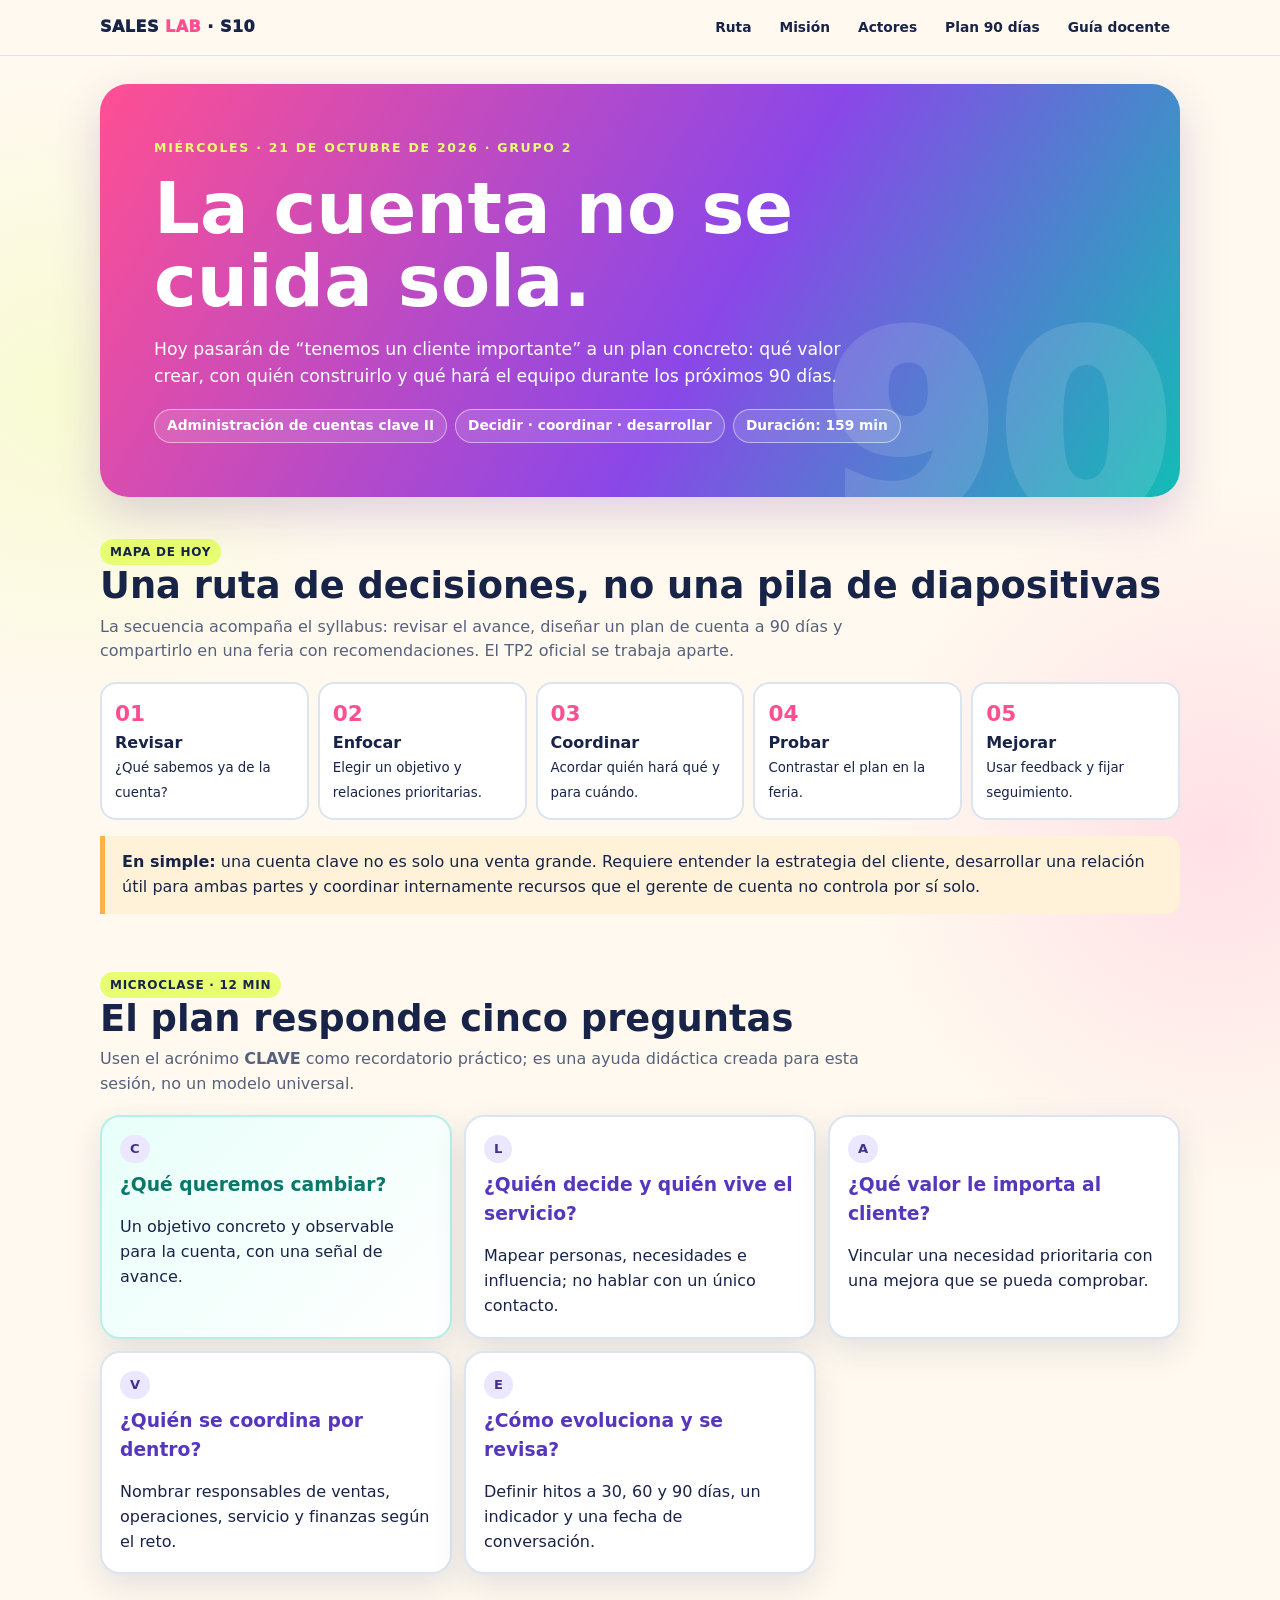
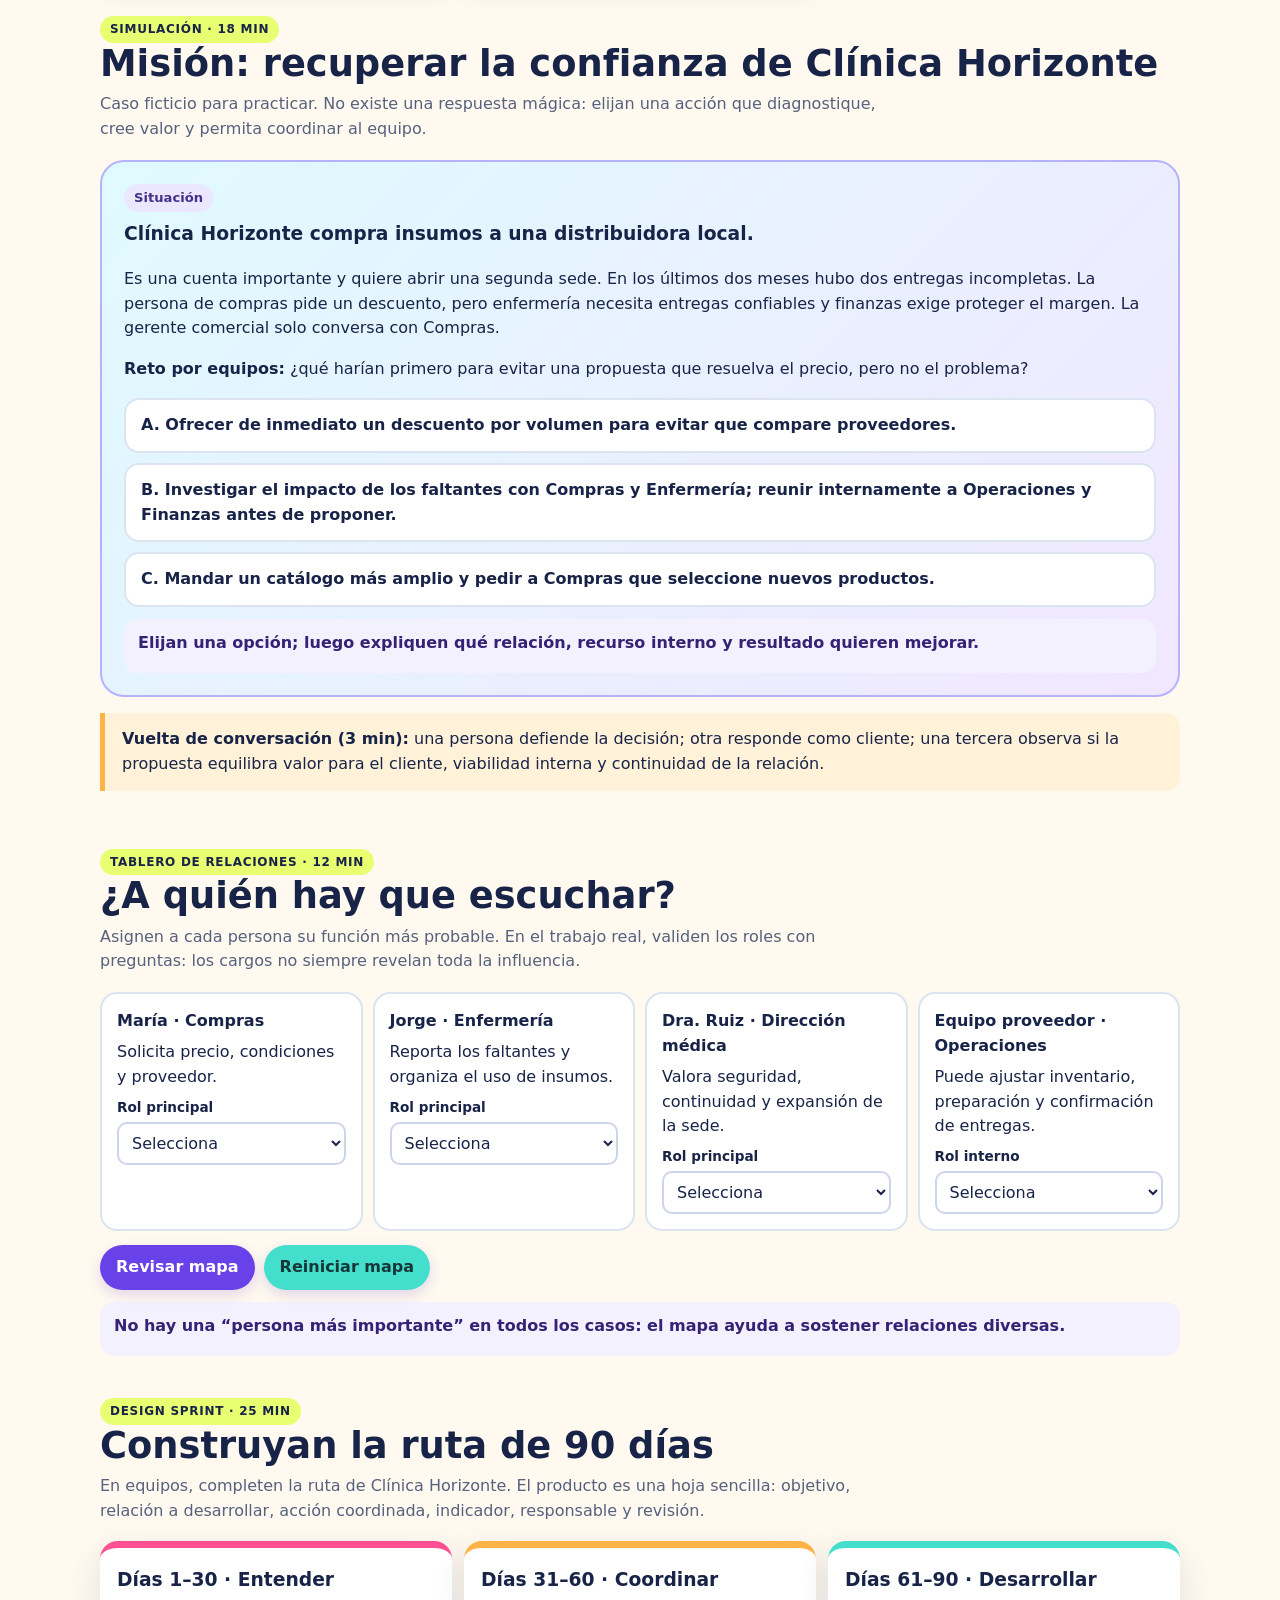
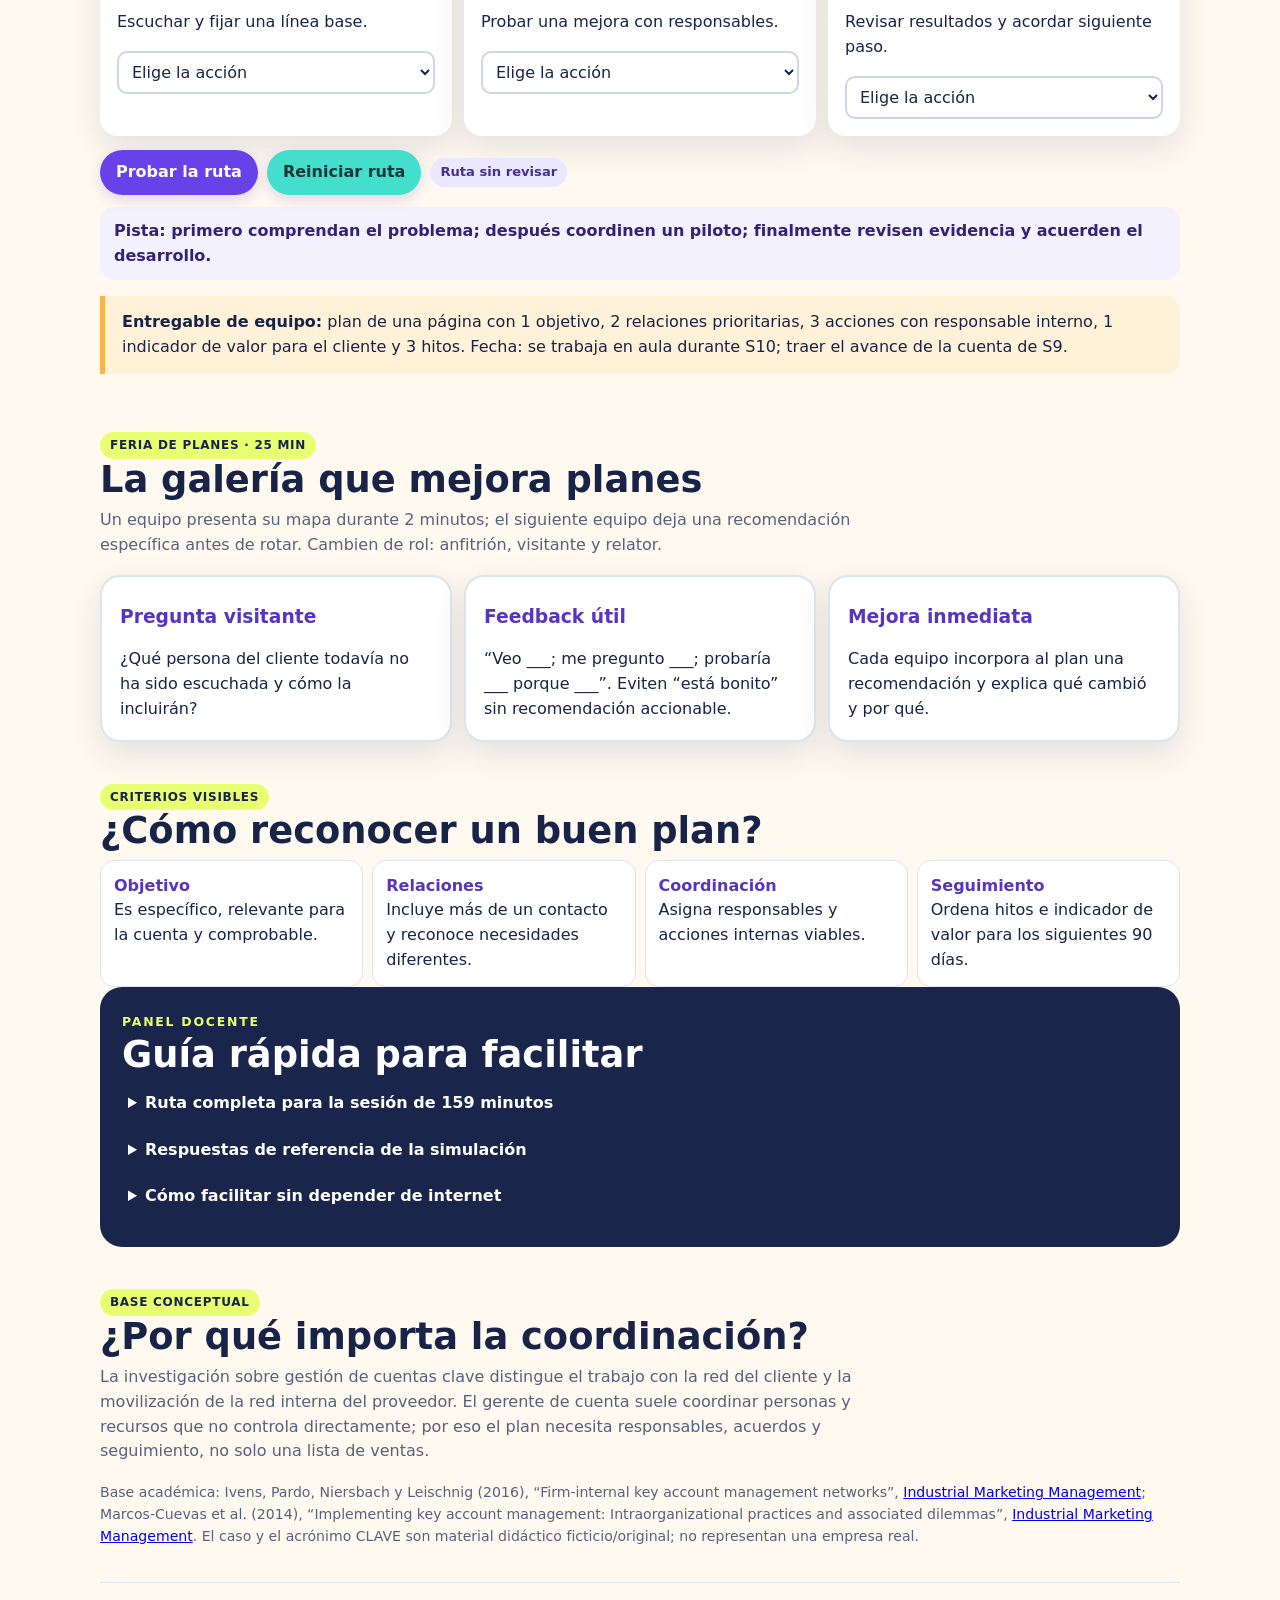
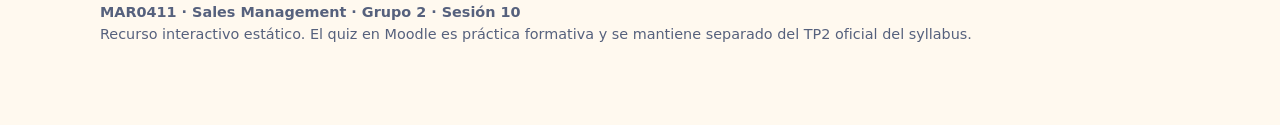
==== s10/mision-90-dias.html @ 0f4240d2 "Add redesigned S10 key account session" ====
<!doctype html>
<html lang="es">
<head>
<meta charset="utf-8"><meta name="viewport" content="width=device-width,initial-scale=1">
<meta name="description" content="Misión interactiva S10 de Sales Management: convierte una cuenta clave en un plan coordinado de 90 días.">
<title>S10 · Misión 90 días | Sales Management</title>
<style>
:root{--ink:#182348;--muted:#56617d;--paper:#fff9ef;--card:#fff;--line:#dce4f0;--violet:#6941e8;--pink:#ff4f93;--lime:#e8ff72;--aqua:#43dfcc;--orange:#ffb347;--shadow:0 12px 32px #273a6720}*{box-sizing:border-box}html{scroll-behavior:smooth}body{margin:0;background:radial-gradient(circle at 5% 8%,#e9ff9855,transparent 20rem),radial-gradient(circle at 95% 17%,#ffadd455,transparent 22rem),var(--paper);color:var(--ink);font:16px/1.55 system-ui,-apple-system,"Segoe UI",sans-serif}button,select{font:inherit}button{cursor:pointer}.skip{position:absolute;left:-999px}.skip:focus{left:10px;top:10px;z-index:20;background:white;padding:10px}.bar{position:sticky;top:0;z-index:5;background:#fff9efed;backdrop-filter:blur(10px);border-bottom:1px solid var(--line)}.barin{max-width:1120px;margin:auto;padding:10px 20px;display:flex;justify-content:space-between;align-items:center;gap:10px}.brand{font-weight:950;letter-spacing:.03em}.brand span{color:var(--pink)}.bar nav{display:flex;gap:8px;flex-wrap:wrap}.bar a{color:var(--ink);font-size:.86rem;font-weight:750;text-decoration:none;padding:7px 10px;border-radius:99px}.bar a:hover,.bar a:focus-visible{background:var(--lime);outline:3px solid #6941e855}.wrap{max-width:1120px;margin:auto;padding:28px 20px 80px}.hero{position:relative;overflow:hidden;border-radius:28px;padding:clamp(24px,5vw,54px);color:#fff;background:linear-gradient(120deg,#ff4f93,#8a47e8 57%,#12bcb5);box-shadow:0 18px 45px #7041aa38}.hero:after{content:"90";position:absolute;right:12px;bottom:-60px;font-size:clamp(130px,25vw,250px);font-weight:1000;color:#ffffff20;line-height:1}.eyebrow{text-transform:uppercase;letter-spacing:.14em;font-size:.78rem;font-weight:900;color:var(--lime)}h1{font-size:clamp(2.2rem,6vw,4.5rem);line-height:1.02;max-width:760px;margin:14px 0}.hero p{max-width:700px;font-size:1.08rem}.chips{display:flex;flex-wrap:wrap;gap:8px;margin-top:20px}.chips span{border:1px solid #ffffff80;background:#ffffff20;border-radius:99px;padding:5px 12px;font-size:.86rem;font-weight:750}.section{padding-top:42px;scroll-margin-top:75px}.section h2{font-size:clamp(1.55rem,3vw,2.3rem);line-height:1.12;margin:0 0 8px}.lead{color:var(--muted);max-width:780px;margin:0 0 18px}.grid{display:grid;grid-template-columns:repeat(3,minmax(0,1fr));gap:12px}.card{background:var(--card);border:2px solid var(--line);border-radius:20px;padding:18px;box-shadow:var(--shadow)}.card h3{margin:7px 0;color:#5636bd}.card p:last-child{margin-bottom:0}.tag{display:inline-block;font-size:.75rem;font-weight:900;letter-spacing:.06em;text-transform:uppercase;background:var(--lime);border-radius:99px;padding:4px 10px}.goal{border-color:#b6f0e6;background:linear-gradient(135deg,#e8fff9,#fff)}.goal h3{color:#087969}.sequence{display:grid;grid-template-columns:repeat(5,minmax(0,1fr));gap:9px}.seq{background:#fff;border:2px solid var(--line);border-radius:16px;padding:13px}.seq b{display:block;color:var(--pink);font-size:1.35rem}.rule{margin:16px 0;padding:14px 17px;border-left:5px solid var(--orange);background:#fff2d9;border-radius:0 14px 14px 0}.case{background:linear-gradient(135deg,#dffaff,#f1e7ff);border:2px solid #b5b2ff;border-radius:24px;padding:22px}.case h3{margin-top:7px}.choice-list{display:grid;gap:10px;margin-top:14px}.choice{background:white;border:2px solid var(--line);border-radius:15px;padding:13px 15px;text-align:left;color:var(--ink);font-weight:760}.choice:hover,.choice:focus-visible{border-color:var(--violet);outline:3px solid #6941e833}.choice[aria-pressed="true"]{background:#f1edff;border-color:var(--violet)}.feedback{min-height:54px;margin-top:12px;padding:12px 14px;border-radius:14px;background:#f4f1ff;color:#342275;font-weight:700}.good{background:#e8fff8;color:#075b4d}.map{display:grid;grid-template-columns:repeat(4,minmax(0,1fr));gap:10px}.actor{background:#fff;border:2px solid var(--line);border-radius:17px;padding:15px}.actor strong{display:block;margin-bottom:6px}.actor label{display:block;font-weight:800;font-size:.85rem;margin:7px 0 4px}.actor select,.timeline select{width:100%;padding:9px;border:2px solid #ccd6e8;border-radius:10px;background:#fff;color:var(--ink)}.actor select:focus-visible,.timeline select:focus-visible{outline:3px solid #6941e855;border-color:var(--violet)}.btn{border:0;border-radius:999px;padding:10px 16px;color:white;background:var(--violet);font-weight:850;box-shadow:0 5px 13px #6541cd30}.btn:hover{filter:brightness(1.08)}.btn.alt{color:#163638;background:var(--aqua)}.row{display:flex;flex-wrap:wrap;gap:9px;align-items:center;margin-top:14px}.timeline{display:grid;grid-template-columns:repeat(3,minmax(0,1fr));gap:12px}.phase{background:white;border-radius:18px;padding:17px;border-top:7px solid var(--pink);box-shadow:var(--shadow)}.phase:nth-child(2){border-color:var(--orange)}.phase:nth-child(3){border-color:var(--aqua)}.phase h3{margin:0 0 5px}.rubric{display:grid;grid-template-columns:repeat(4,minmax(0,1fr));gap:9px}.criterion{background:#fff;border:1px solid var(--line);padding:13px;border-radius:14px}.criterion b{display:block;color:#5636bd}.teacher{background:#19254a;color:white;border-radius:22px;padding:22px}.teacher h3{color:var(--lime)}.teacher details{margin:10px 0}.teacher summary{font-weight:850;cursor:pointer;padding:6px}.teacher a{color:#a3fff2}.source{font-size:.88rem;color:var(--muted)}.foot{border-top:1px solid var(--line);margin-top:34px;padding-top:18px;color:var(--muted);font-size:.9rem}.pill{display:inline-block;border-radius:99px;background:#ebe7ff;color:#44318b;padding:4px 10px;font-size:.82rem;font-weight:800}.visually-hidden{position:absolute!important;height:1px;width:1px;overflow:hidden;clip:rect(1px,1px,1px,1px);white-space:nowrap}@media(max-width:760px){.barin{align-items:flex-start;flex-direction:column}.grid,.sequence{grid-template-columns:1fr 1fr}.map{grid-template-columns:1fr 1fr}.timeline{grid-template-columns:1fr}.rubric{grid-template-columns:1fr 1fr}}@media(max-width:440px){.grid,.sequence,.map,.rubric{grid-template-columns:1fr}.wrap{padding-inline:14px}.card{padding:15px}}@media(prefers-reduced-motion:reduce){html{scroll-behavior:auto}*,*:before,*:after{animation:none!important;transition:none!important}}
</style>
</head>
<body>
<a class="skip" href="#contenido">Saltar al contenido</a>
<header class="bar"><div class="barin"><div class="brand">SALES <span>LAB</span> · S10</div><nav aria-label="Secciones"><a href="#ruta">Ruta</a><a href="#mision">Misión</a><a href="#actores">Actores</a><a href="#90dias">Plan 90 días</a><a href="#docente">Guía docente</a></nav></div></header>
<main id="contenido" class="wrap">
<section class="hero"><div class="eyebrow">Miércoles · 21 de octubre de 2026 · Grupo 2</div><h1>La cuenta no se cuida sola.</h1><p>Hoy pasarán de “tenemos un cliente importante” a un plan concreto: qué valor crear, con quién construirlo y qué hará el equipo durante los próximos 90 días.</p><div class="chips"><span>Administración de cuentas clave II</span><span>Decidir · coordinar · desarrollar</span><span>Duración: 159 min</span></div></section>

<section class="section" id="ruta"><span class="tag">Mapa de hoy</span><h2>Una ruta de decisiones, no una pila de diapositivas</h2><p class="lead">La secuencia acompaña el syllabus: revisar el avance, diseñar un plan de cuenta a 90 días y compartirlo en una feria con recomendaciones. El TP2 oficial se trabaja aparte.</p><div class="sequence"><div class="seq"><b>01</b><strong>Revisar</strong><br><small>¿Qué sabemos ya de la cuenta?</small></div><div class="seq"><b>02</b><strong>Enfocar</strong><br><small>Elegir un objetivo y relaciones prioritarias.</small></div><div class="seq"><b>03</b><strong>Coordinar</strong><br><small>Acordar quién hará qué y para cuándo.</small></div><div class="seq"><b>04</b><strong>Probar</strong><br><small>Contrastar el plan en la feria.</small></div><div class="seq"><b>05</b><strong>Mejorar</strong><br><small>Usar feedback y fijar seguimiento.</small></div></div>
<div class="rule"><strong>En simple:</strong> una cuenta clave no es solo una venta grande. Requiere entender la estrategia del cliente, desarrollar una relación útil para ambas partes y coordinar internamente recursos que el gerente de cuenta no controla por sí solo.</div></section>

<section class="section" id="ideas"><span class="tag">Microclase · 12 min</span><h2>El plan responde cinco preguntas</h2><p class="lead">Usen el acrónimo <strong>CLAVE</strong> como recordatorio práctico; es una ayuda didáctica creada para esta sesión, no un modelo universal.</p><div class="grid"><article class="card goal"><span class="pill">C</span><h3>¿Qué queremos cambiar?</h3><p>Un objetivo concreto y observable para la cuenta, con una señal de avance.</p></article><article class="card"><span class="pill">L</span><h3>¿Quién decide y quién vive el servicio?</h3><p>Mapear personas, necesidades e influencia; no hablar con un único contacto.</p></article><article class="card"><span class="pill">A</span><h3>¿Qué valor le importa al cliente?</h3><p>Vincular una necesidad prioritaria con una mejora que se pueda comprobar.</p></article><article class="card"><span class="pill">V</span><h3>¿Quién se coordina por dentro?</h3><p>Nombrar responsables de ventas, operaciones, servicio y finanzas según el reto.</p></article><article class="card"><span class="pill">E</span><h3>¿Cómo evoluciona y se revisa?</h3><p>Definir hitos a 30, 60 y 90 días, un indicador y una fecha de conversación.</p></article></div></section>

<section class="section" id="mision"><span class="tag">Simulación · 18 min</span><h2>Misión: recuperar la confianza de Clínica Horizonte</h2><p class="lead">Caso ficticio para practicar. No existe una respuesta mágica: elijan una acción que diagnostique, cree valor y permita coordinar al equipo.</p><div class="case"><span class="pill">Situación</span><h3>Clínica Horizonte compra insumos a una distribuidora local.</h3><p>Es una cuenta importante y quiere abrir una segunda sede. En los últimos dos meses hubo dos entregas incompletas. La persona de compras pide un descuento, pero enfermería necesita entregas confiables y finanzas exige proteger el margen. La gerente comercial solo conversa con Compras.</p><p><strong>Reto por equipos:</strong> ¿qué harían primero para evitar una propuesta que resuelva el precio, pero no el problema?</p><div class="choice-list" role="group" aria-label="Elegir la primera decisión"><button class="choice" data-choice="0" aria-pressed="false">A. Ofrecer de inmediato un descuento por volumen para evitar que compare proveedores.</button><button class="choice" data-choice="1" aria-pressed="false">B. Investigar el impacto de los faltantes con Compras y Enfermería; reunir internamente a Operaciones y Finanzas antes de proponer.</button><button class="choice" data-choice="2" aria-pressed="false">C. Mandar un catálogo más amplio y pedir a Compras que seleccione nuevos productos.</button></div><div id="decision-feedback" class="feedback" role="status" aria-live="polite">Elijan una opción; luego expliquen qué relación, recurso interno y resultado quieren mejorar.</div></div>
<div class="rule"><strong>Vuelta de conversación (3 min):</strong> una persona defiende la decisión; otra responde como cliente; una tercera observa si la propuesta equilibra valor para el cliente, viabilidad interna y continuidad de la relación.</div></section>

<section class="section" id="actores"><span class="tag">Tablero de relaciones · 12 min</span><h2>¿A quién hay que escuchar?</h2><p class="lead">Asignen a cada persona su función más probable. En el trabajo real, validen los roles con preguntas: los cargos no siempre revelan toda la influencia.</p><div class="map"><article class="actor"><strong>María · Compras</strong><span>Solicita precio, condiciones y proveedor.</span><label for="a1">Rol principal</label><select id="a1"><option value="">Selecciona</option><option>Comprador / negociador</option><option>Usuario operativo</option><option>Evaluador técnico</option><option>Patrocinador ejecutivo</option></select></article><article class="actor"><strong>Jorge · Enfermería</strong><span>Reporta los faltantes y organiza el uso de insumos.</span><label for="a2">Rol principal</label><select id="a2"><option value="">Selecciona</option><option>Comprador / negociador</option><option>Usuario operativo</option><option>Evaluador técnico</option><option>Patrocinador ejecutivo</option></select></article><article class="actor"><strong>Dra. Ruiz · Dirección médica</strong><span>Valora seguridad, continuidad y expansión de la sede.</span><label for="a3">Rol principal</label><select id="a3"><option value="">Selecciona</option><option>Comprador / negociador</option><option>Usuario operativo</option><option>Evaluador técnico</option><option>Patrocinador ejecutivo</option></select></article><article class="actor"><strong>Equipo proveedor · Operaciones</strong><span>Puede ajustar inventario, preparación y confirmación de entregas.</span><label for="a4">Rol interno</label><select id="a4"><option value="">Selecciona</option><option>Dueño de coordinación</option><option>Contacto cliente</option><option>Usuario final</option></select></article></div><div class="row"><button class="btn" id="check-map">Revisar mapa</button><button class="btn alt" id="reset-map">Reiniciar mapa</button></div><div id="map-feedback" class="feedback" role="status" aria-live="polite">No hay una “persona más importante” en todos los casos: el mapa ayuda a sostener relaciones diversas.</div></section>

<section class="section" id="90dias"><span class="tag">Design sprint · 25 min</span><h2>Construyan la ruta de 90 días</h2><p class="lead">En equipos, completen la ruta de Clínica Horizonte. El producto es una hoja sencilla: objetivo, relación a desarrollar, acción coordinada, indicador, responsable y revisión.</p><div class="timeline"><article class="phase"><h3>Días 1–30 · Entender</h3><p>Escuchar y fijar una línea base.</p><select id="d30" aria-label="Acción para días 1 a 30"><option value="">Elige la acción</option><option value="a">Entrevistar Compras y Enfermería; medir faltantes.</option><option value="b">Prometer entregas perfectas sin revisar inventario.</option><option value="c">Enviar un descuento sin conocer el margen.</option></select></article><article class="phase"><h3>Días 31–60 · Coordinar</h3><p>Probar una mejora con responsables.</p><select id="d60" aria-label="Acción para días 31 a 60"><option value="">Elige la acción</option><option value="a">Acordar piloto con Operaciones, inventario y alertas con el cliente.</option><option value="b">Pedir al cliente que resuelva internamente los atrasos.</option><option value="c">Cambiar de contacto y reiniciar la conversación.</option></select></article><article class="phase"><h3>Días 61–90 · Desarrollar</h3><p>Revisar resultados y acordar siguiente paso.</p><select id="d90" aria-label="Acción para días 61 a 90"><option value="">Elige la acción</option><option value="a">Comparar nivel de servicio con la línea base y decidir expansión conjunta.</option><option value="b">Medir solo el monto vendido, sin hablar con usuarios.</option><option value="c">Cerrar el plan sin registrar aprendizajes.</option></select></article></div><div class="row"><button class="btn" id="check-route">Probar la ruta</button><button class="btn alt" id="reset-route">Reiniciar ruta</button><span id="route-score" class="pill" aria-live="polite">Ruta sin revisar</span></div><div id="route-feedback" class="feedback" role="status" aria-live="polite">Pista: primero comprendan el problema; después coordinen un piloto; finalmente revisen evidencia y acuerden el desarrollo.</div>
<div class="rule"><strong>Entregable de equipo:</strong> plan de una página con 1 objetivo, 2 relaciones prioritarias, 3 acciones con responsable interno, 1 indicador de valor para el cliente y 3 hitos. Fecha: se trabaja en aula durante S10; traer el avance de la cuenta de S9.</div></section>

<section class="section" id="feria"><span class="tag">Feria de planes · 25 min</span><h2>La galería que mejora planes</h2><p class="lead">Un equipo presenta su mapa durante 2 minutos; el siguiente equipo deja una recomendación específica antes de rotar. Cambien de rol: anfitrión, visitante y relator.</p><div class="grid"><article class="card"><h3>Pregunta visitante</h3><p>¿Qué persona del cliente todavía no ha sido escuchada y cómo la incluirán?</p></article><article class="card"><h3>Feedback útil</h3><p>“Veo ___; me pregunto ___; probaría ___ porque ___”. Eviten “está bonito” sin recomendación accionable.</p></article><article class="card"><h3>Mejora inmediata</h3><p>Cada equipo incorpora al plan una recomendación y explica qué cambió y por qué.</p></article></div></section>

<section class="section" id="criterios"><span class="tag">Criterios visibles</span><h2>¿Cómo reconocer un buen plan?</h2><div class="rubric"><div class="criterion"><b>Objetivo</b>Es específico, relevante para la cuenta y comprobable.</div><div class="criterion"><b>Relaciones</b>Incluye más de un contacto y reconoce necesidades diferentes.</div><div class="criterion"><b>Coordinación</b>Asigna responsables y acciones internas viables.</div><div class="criterion"><b>Seguimiento</b>Ordena hitos e indicador de valor para los siguientes 90 días.</div></div></section>

<section class="section teacher" id="docente"><span class="eyebrow">Panel docente</span><h2>Guía rápida para facilitar</h2><details><summary>Ruta completa para la sesión de 159 minutos</summary><ol><li><strong>10 min · Apertura:</strong> cada equipo comparte un avance y una pregunta pendiente de la cuenta iniciada en S9.</li><li><strong>12 min · Microclase:</strong> presentar las cinco preguntas CLAVE con un ejemplo. Aclarar que es un andamio didáctico local.</li><li><strong>18 min · Simulación:</strong> caso Clínica Horizonte; discutir decisión, valor, relaciones y coordinación.</li><li><strong>25 min · Design sprint:</strong> completar objetivo, mapa de relaciones, acciones, responsables e hitos de 90 días.</li><li><strong>10 min · Pausa.</strong></li><li><strong>40 min · TP2 oficial:</strong> Assessment Center para contratar y desarrollar a un vendedor. Mantenerlo separado del contenido de cuentas clave: perfil, criterios de selección, entrevista por competencias y plan inicial de formación; trabajo según la rúbrica oficial de 30 puntos.</li><li><strong>25 min · Feria de planes:</strong> rotaciones, preguntas y una recomendación escrita por equipo.</li><li><strong>19 min · Quiz formativo y cierre:</strong> cuestionario de 10 preguntas/10 puntos, sin peso oficial; revisar errores frecuentes y pedir un compromiso de seguimiento.</li></ol><p>Comprobación: 10 + 12 + 18 + 25 + 10 + 40 + 25 + 19 = 159 minutos (5:51 p. m.–8:30 p. m.).</p></details><details><summary>Respuestas de referencia de la simulación</summary><p>La opción B es mejor primer movimiento: combina escucha externa, diagnóstico y coordinación interna antes de ofertar. A puede proteger la venta inmediata pero erosiona margen y no resuelve el faltante; C amplía catálogo sin atender la causa. Si el grupo propone otra ruta, pedir evidencia y señalar cómo conocerán el impacto para el usuario.</p><p>Mapa orientativo: María, comprador/negociador; Jorge, usuario operativo; Dra. Ruiz, patrocinadora/evaluadora ejecutiva; Operaciones del proveedor, responsable interno de coordinación. Estos roles son hipótesis del caso; confirmar en una cuenta real.</p></details><details><summary>Cómo facilitar sin depender de internet</summary><p>El caso, mapa y plan funcionan sin conexión. Lean el caso en voz alta; hagan el mapa en pizarra o papel; los equipos pueden responder el quiz al final en UAM Virtual cuando haya conectividad. No se recopilan datos personales ni se guarda progreso en esta página.</p></details></section>

<section class="section"><span class="tag">Base conceptual</span><h2>¿Por qué importa la coordinación?</h2><p class="lead">La investigación sobre gestión de cuentas clave distingue el trabajo con la red del cliente y la movilización de la red interna del proveedor. El gerente de cuenta suele coordinar personas y recursos que no controla directamente; por eso el plan necesita responsables, acuerdos y seguimiento, no solo una lista de ventas.</p><p class="source">Base académica: Ivens, Pardo, Niersbach y Leischnig (2016), “Firm-internal key account management networks”, <a href="https://doi.org/10.1016/j.indmarman.2016.05.019">Industrial Marketing Management</a>; Marcos-Cuevas et al. (2014), “Implementing key account management: Intraorganizational practices and associated dilemmas”, <a href="https://doi.org/10.1016/j.indmarman.2014.06.009">Industrial Marketing Management</a>. El caso y el acrónimo CLAVE son material didáctico ficticio/original; no representan una empresa real.</p></section>
<footer class="foot"><strong>MAR0411 · Sales Management · Grupo 2 · Sesión 10</strong><br>Recurso interactivo estático. El quiz en Moodle es práctica formativa y se mantiene separado del TP2 oficial del syllabus.</footer>
</main>
<script>
const feedback=document.getElementById('decision-feedback');document.querySelectorAll('[data-choice]').forEach(b=>b.addEventListener('click',()=>{document.querySelectorAll('[data-choice]').forEach(x=>x.setAttribute('aria-pressed','false'));b.setAttribute('aria-pressed','true');const n=Number(b.dataset.choice);feedback.className='feedback '+(n===1?'good':'');feedback.textContent=n===1?'Buena primera decisión: escuchas dos voces del cliente y alineas Operaciones y Finanzas antes de comprometer una solución. Ahora acuerden qué dato pedirían y quién lo traerá.':n===0?'Pausa estratégica: un descuento puede ayudar, pero aún no sabes si el precio es la causa. ¿Qué pasaría con el margen y con los faltantes?':'Pausa estratégica: un catálogo no responde a las entregas incompletas. Antes de ampliar la oferta, ¿qué información y qué personas faltan?'}));
const mapAnswers=['Comprador / negociador','Usuario operativo','Patrocinador ejecutivo','Dueño de coordinación'];document.getElementById('check-map').addEventListener('click',()=>{let ok=0;mapAnswers.forEach((v,i)=>{if(document.getElementById('a'+(i+1)).value===v)ok++});const f=document.getElementById('map-feedback');f.className='feedback '+(ok===4?'good':'');f.textContent=ok===4?'Mapa de referencia completo. Recuerden verificar roles reales: una misma persona puede influir en más de una decisión.':`Van ${ok}/4 roles de referencia. Revisen quién negocia, quién usa, quién patrocina y qué rol es interno al proveedor.`});document.getElementById('reset-map').addEventListener('click',()=>{['a1','a2','a3','a4'].forEach(id=>document.getElementById(id).value='');document.getElementById('map-feedback').textContent='No hay una “persona más importante” en todos los casos: el mapa ayuda a sostener relaciones diversas.'});
document.getElementById('check-route').addEventListener('click',()=>{const vals=['d30','d60','d90'].map(id=>document.getElementById(id).value);const n=vals.filter((v,i)=>v==='a').length;const score=document.getElementById('route-score'),f=document.getElementById('route-feedback');if(vals.includes('')){score.textContent='Completen los 3 hitos';f.textContent='Elijan una acción para cada momento antes de revisar.';f.className='feedback';return}score.textContent=`${n}/3 decisiones alineadas`;f.className='feedback '+(n===3?'good':'');f.textContent=n===3?'¡Ruta coherente! Diagnóstico → piloto coordinado → revisión de resultados. Agreguen responsables e indicador para convertirla en plan.':`Hay ${n} de 3 decisiones alineadas. Revisen la secuencia: primero línea base y necesidades; luego piloto con responsables; al final, evidencia y siguiente acuerdo.`});document.getElementById('reset-route').addEventListener('click',()=>{['d30','d60','d90'].forEach(id=>document.getElementById(id).value='');document.getElementById('route-score').textContent='Ruta sin revisar';document.getElementById('route-feedback').textContent='Pista: primero comprendan el problema; después coordinen un piloto; finalmente revisen evidencia y acuerden el desarrollo.'});
</script>
</body></html>
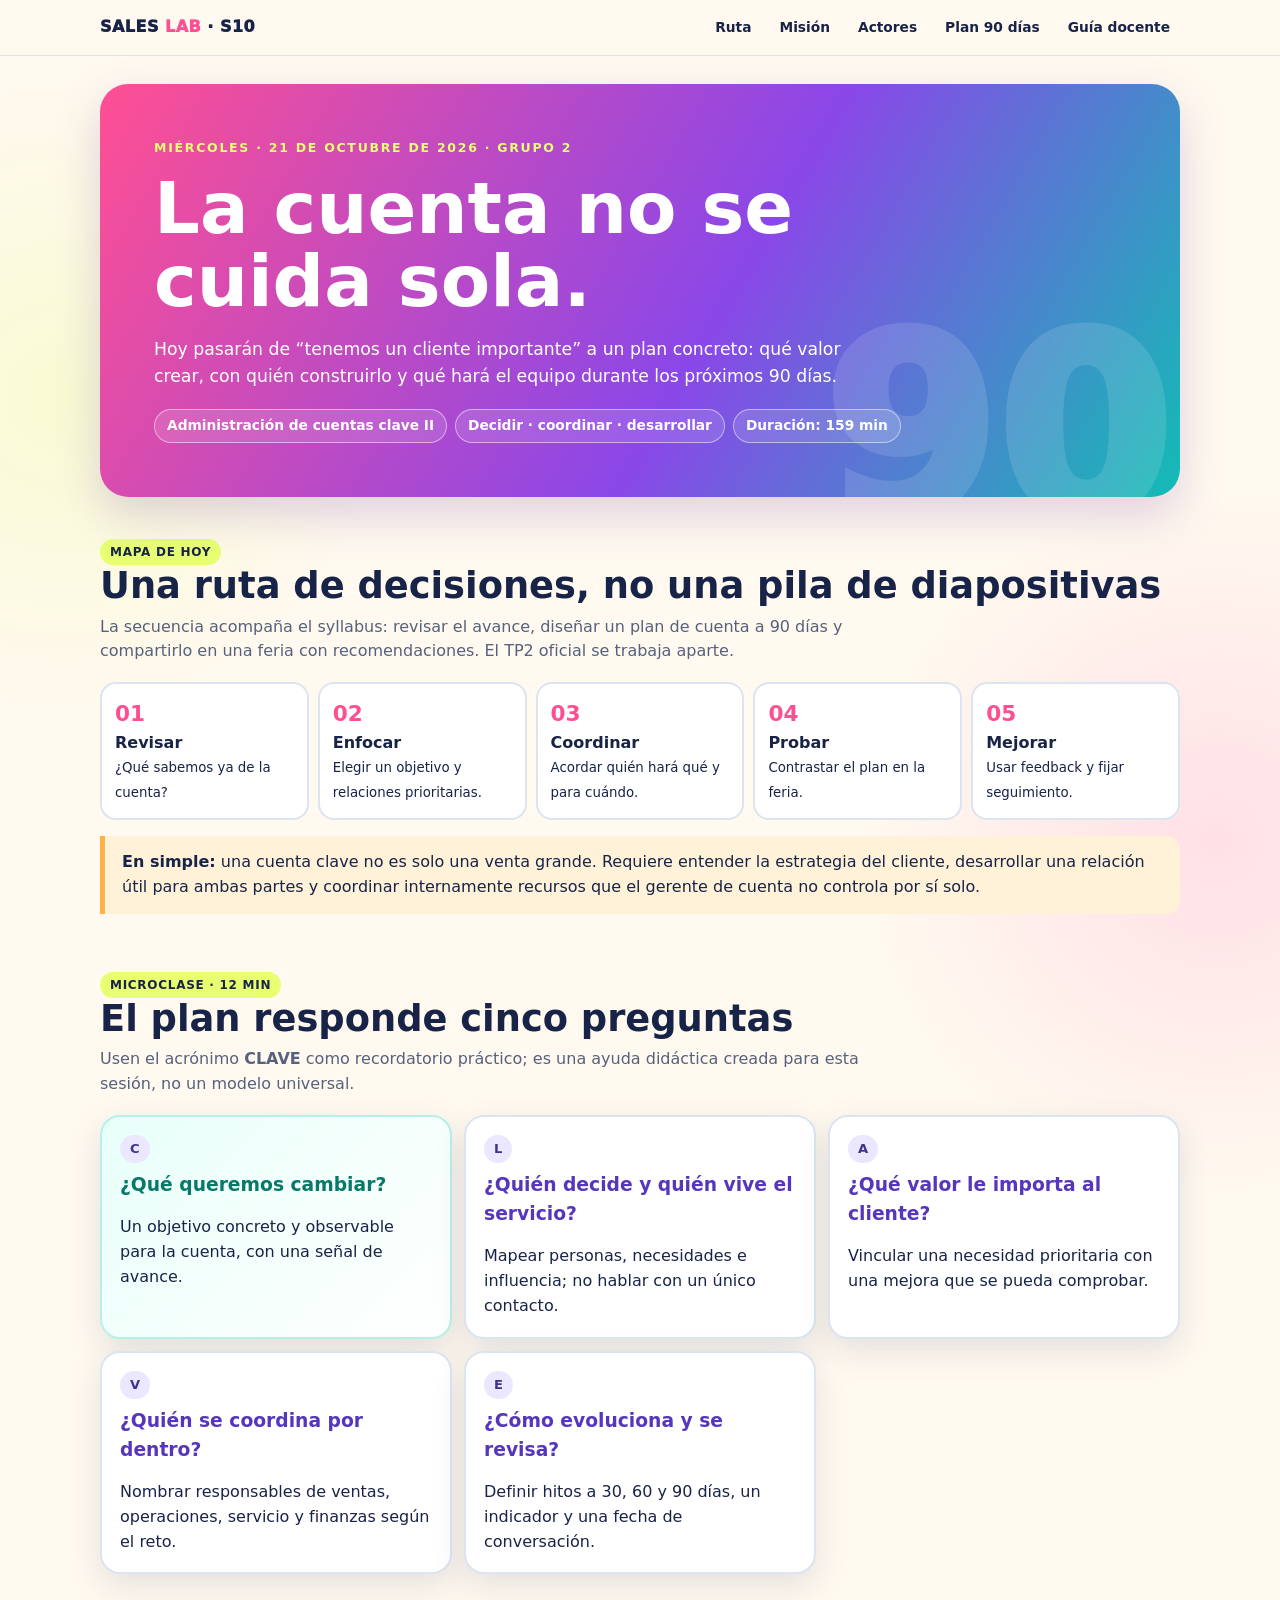
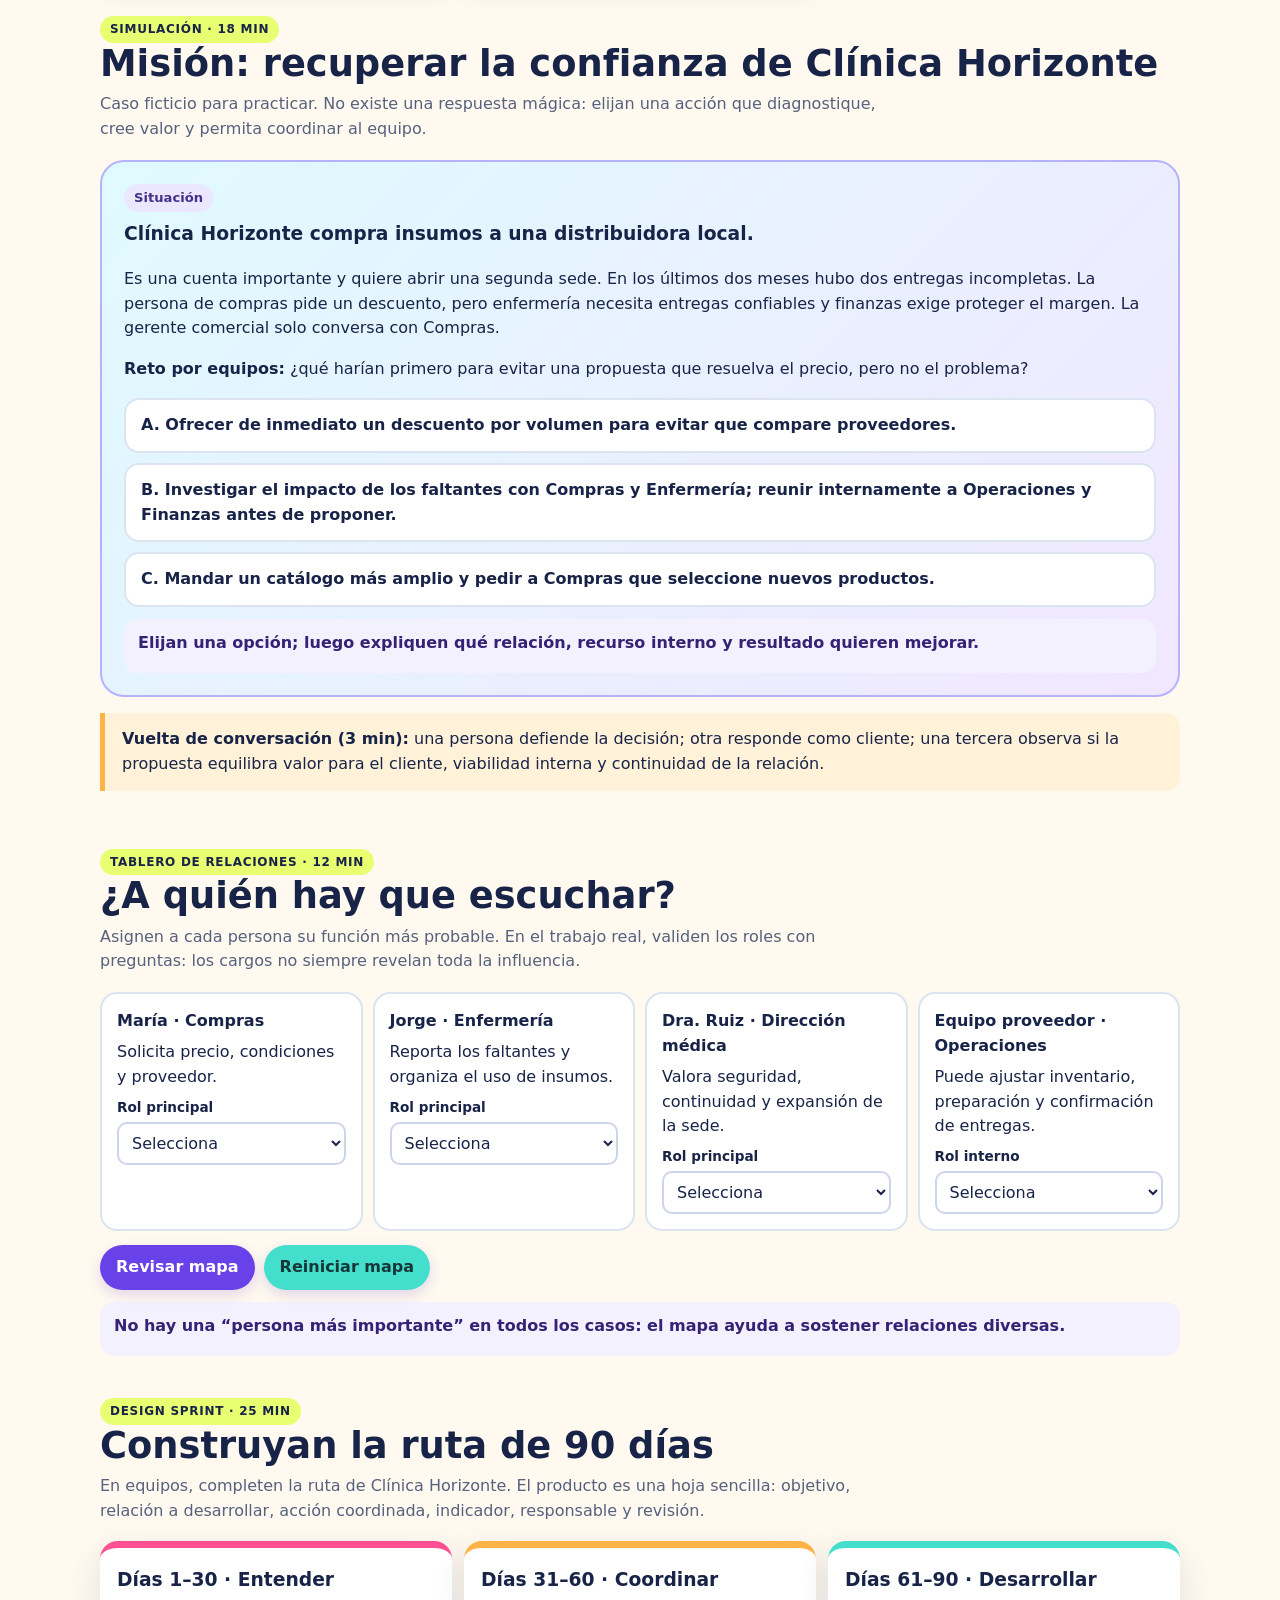
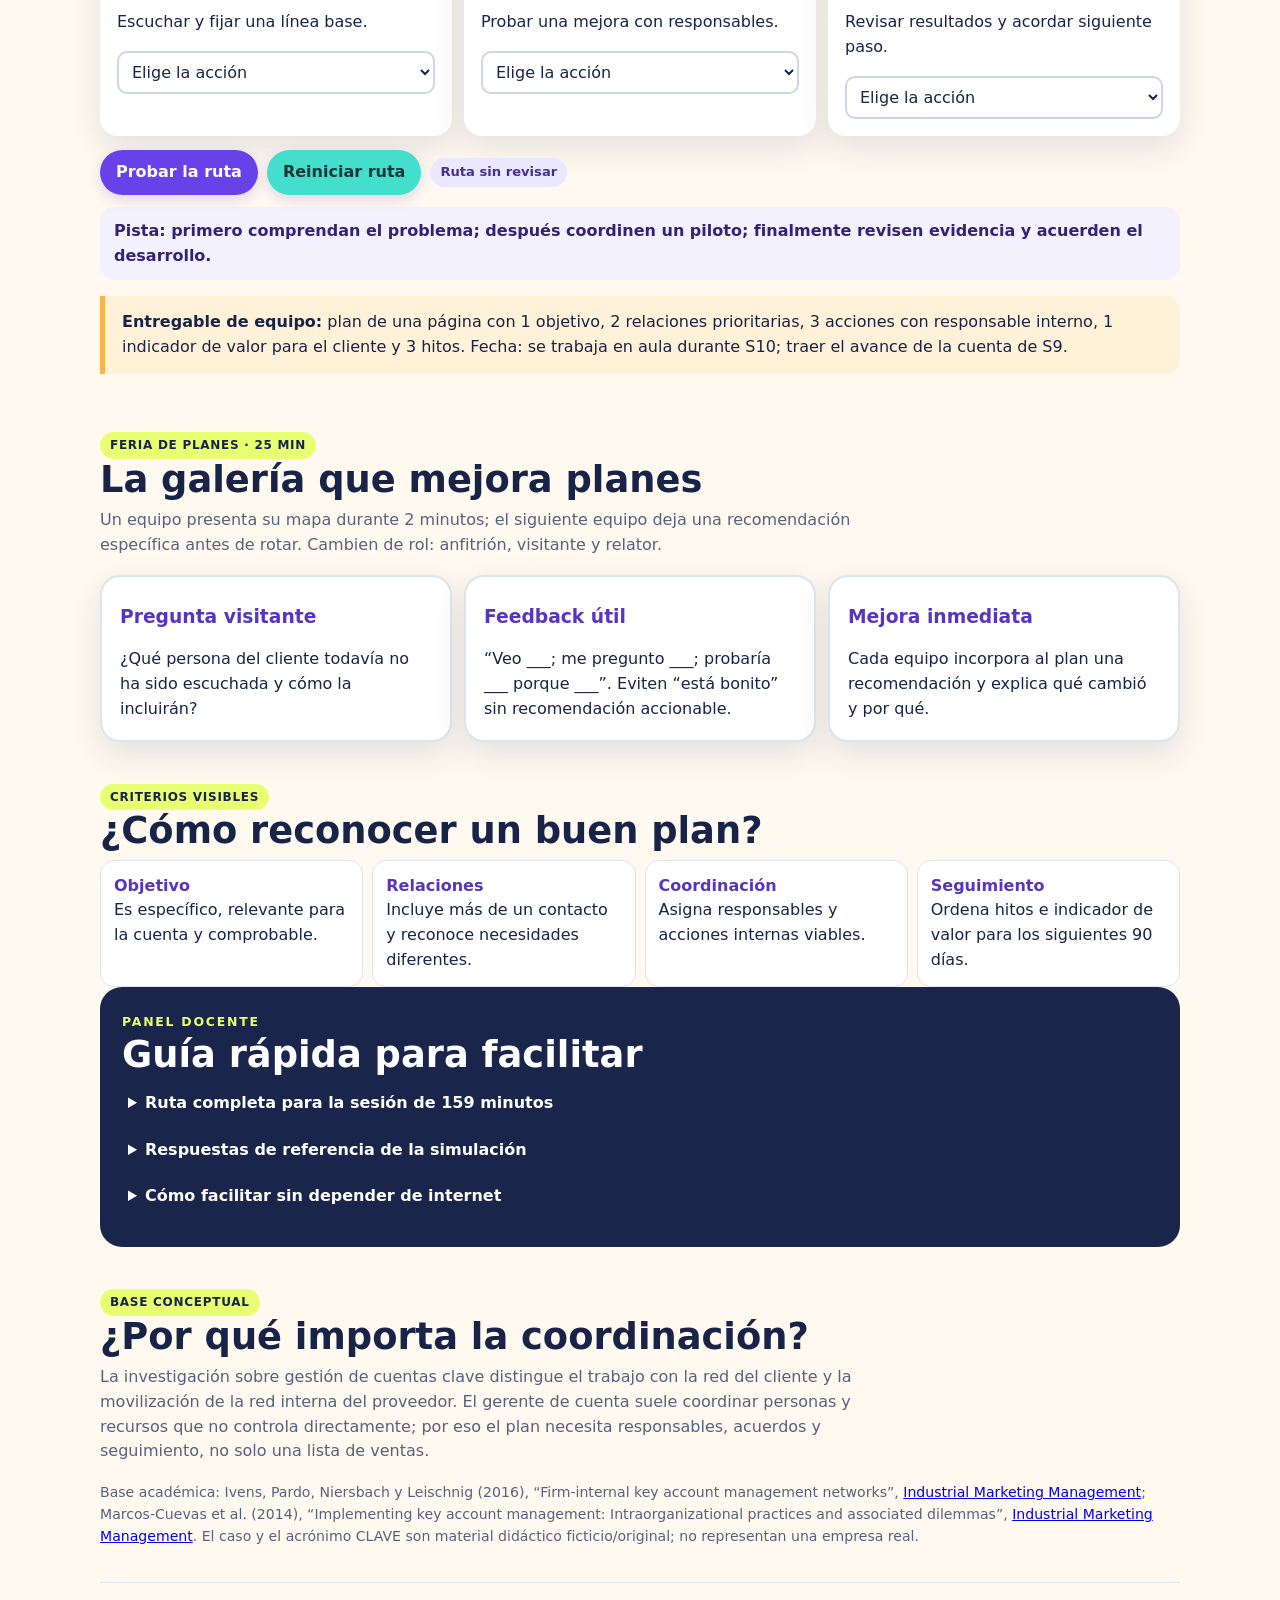
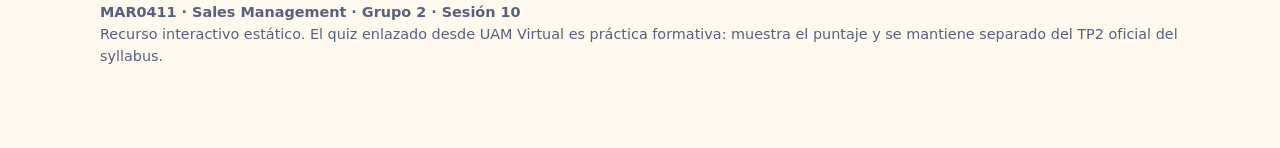
==== commit 832496aa: "Clarify S10 quiz delivery and record session innovation" ====
--- a/s10/mision-90-dias.html
+++ b/s10/mision-90-dias.html
@@ -34,7 +34,7 @@
 <section class="section teacher" id="docente"><span class="eyebrow">Panel docente</span><h2>Guía rápida para facilitar</h2><details><summary>Ruta completa para la sesión de 159 minutos</summary><ol><li><strong>10 min · Apertura:</strong> cada equipo comparte un avance y una pregunta pendiente de la cuenta iniciada en S9.</li><li><strong>12 min · Microclase:</strong> presentar las cinco preguntas CLAVE con un ejemplo. Aclarar que es un andamio didáctico local.</li><li><strong>18 min · Simulación:</strong> caso Clínica Horizonte; discutir decisión, valor, relaciones y coordinación.</li><li><strong>25 min · Design sprint:</strong> completar objetivo, mapa de relaciones, acciones, responsables e hitos de 90 días.</li><li><strong>10 min · Pausa.</strong></li><li><strong>40 min · TP2 oficial:</strong> Assessment Center para contratar y desarrollar a un vendedor. Mantenerlo separado del contenido de cuentas clave: perfil, criterios de selección, entrevista por competencias y plan inicial de formación; trabajo según la rúbrica oficial de 30 puntos.</li><li><strong>25 min · Feria de planes:</strong> rotaciones, preguntas y una recomendación escrita por equipo.</li><li><strong>19 min · Quiz formativo y cierre:</strong> cuestionario de 10 preguntas/10 puntos, sin peso oficial; revisar errores frecuentes y pedir un compromiso de seguimiento.</li></ol><p>Comprobación: 10 + 12 + 18 + 25 + 10 + 40 + 25 + 19 = 159 minutos (5:51 p. m.–8:30 p. m.).</p></details><details><summary>Respuestas de referencia de la simulación</summary><p>La opción B es mejor primer movimiento: combina escucha externa, diagnóstico y coordinación interna antes de ofertar. A puede proteger la venta inmediata pero erosiona margen y no resuelve el faltante; C amplía catálogo sin atender la causa. Si el grupo propone otra ruta, pedir evidencia y señalar cómo conocerán el impacto para el usuario.</p><p>Mapa orientativo: María, comprador/negociador; Jorge, usuario operativo; Dra. Ruiz, patrocinadora/evaluadora ejecutiva; Operaciones del proveedor, responsable interno de coordinación. Estos roles son hipótesis del caso; confirmar en una cuenta real.</p></details><details><summary>Cómo facilitar sin depender de internet</summary><p>El caso, mapa y plan funcionan sin conexión. Lean el caso en voz alta; hagan el mapa en pizarra o papel; los equipos pueden responder el quiz al final en UAM Virtual cuando haya conectividad. No se recopilan datos personales ni se guarda progreso en esta página.</p></details></section>
 
 <section class="section"><span class="tag">Base conceptual</span><h2>¿Por qué importa la coordinación?</h2><p class="lead">La investigación sobre gestión de cuentas clave distingue el trabajo con la red del cliente y la movilización de la red interna del proveedor. El gerente de cuenta suele coordinar personas y recursos que no controla directamente; por eso el plan necesita responsables, acuerdos y seguimiento, no solo una lista de ventas.</p><p class="source">Base académica: Ivens, Pardo, Niersbach y Leischnig (2016), “Firm-internal key account management networks”, <a href="https://doi.org/10.1016/j.indmarman.2016.05.019">Industrial Marketing Management</a>; Marcos-Cuevas et al. (2014), “Implementing key account management: Intraorganizational practices and associated dilemmas”, <a href="https://doi.org/10.1016/j.indmarman.2014.06.009">Industrial Marketing Management</a>. El caso y el acrónimo CLAVE son material didáctico ficticio/original; no representan una empresa real.</p></section>
-<footer class="foot"><strong>MAR0411 · Sales Management · Grupo 2 · Sesión 10</strong><br>Recurso interactivo estático. El quiz en Moodle es práctica formativa y se mantiene separado del TP2 oficial del syllabus.</footer>
+<footer class="foot"><strong>MAR0411 · Sales Management · Grupo 2 · Sesión 10</strong><br>Recurso interactivo estático. El quiz enlazado desde UAM Virtual es práctica formativa: muestra el puntaje y se mantiene separado del TP2 oficial del syllabus.</footer>
 </main>
 <script>
 const feedback=document.getElementById('decision-feedback');document.querySelectorAll('[data-choice]').forEach(b=>b.addEventListener('click',()=>{document.querySelectorAll('[data-choice]').forEach(x=>x.setAttribute('aria-pressed','false'));b.setAttribute('aria-pressed','true');const n=Number(b.dataset.choice);feedback.className='feedback '+(n===1?'good':'');feedback.textContent=n===1?'Buena primera decisión: escuchas dos voces del cliente y alineas Operaciones y Finanzas antes de comprometer una solución. Ahora acuerden qué dato pedirían y quién lo traerá.':n===0?'Pausa estratégica: un descuento puede ayudar, pero aún no sabes si el precio es la causa. ¿Qué pasaría con el margen y con los faltantes?':'Pausa estratégica: un catálogo no responde a las entregas incompletas. Antes de ampliar la oferta, ¿qué información y qué personas faltan?'}));
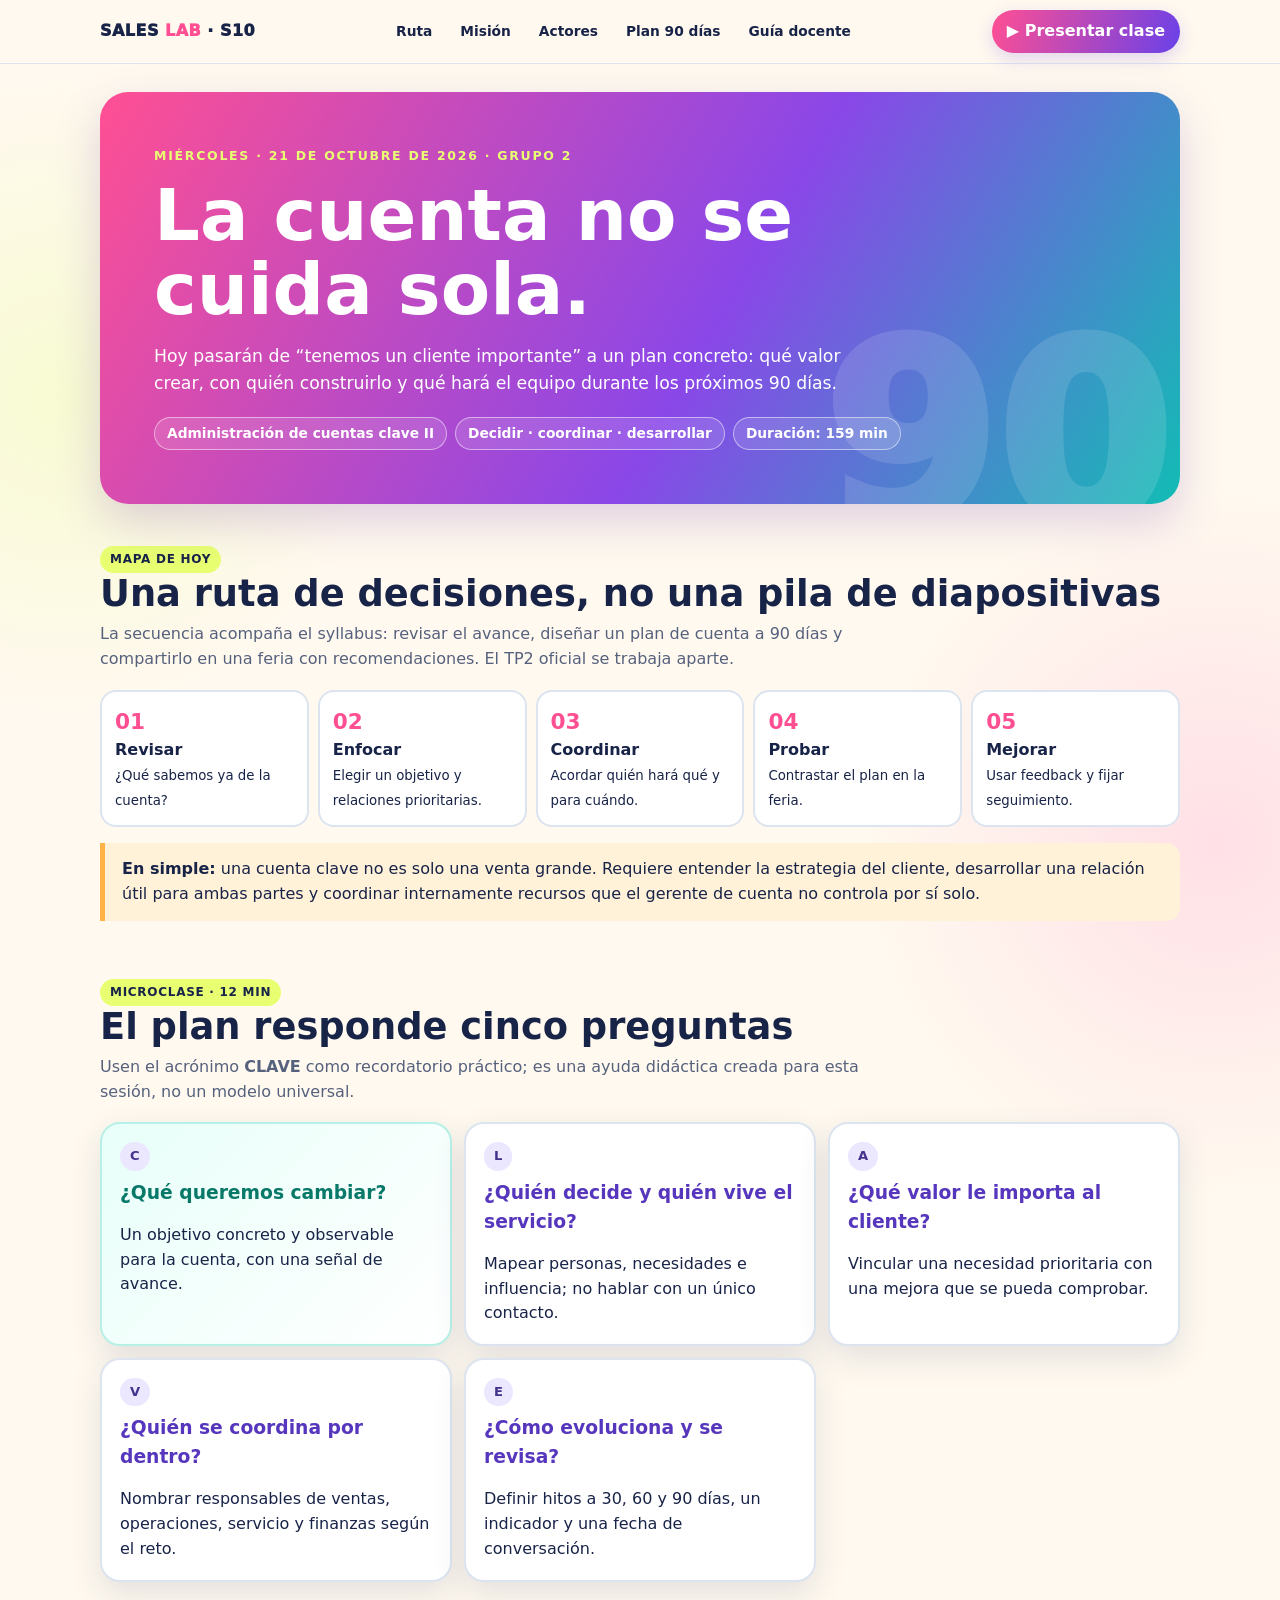
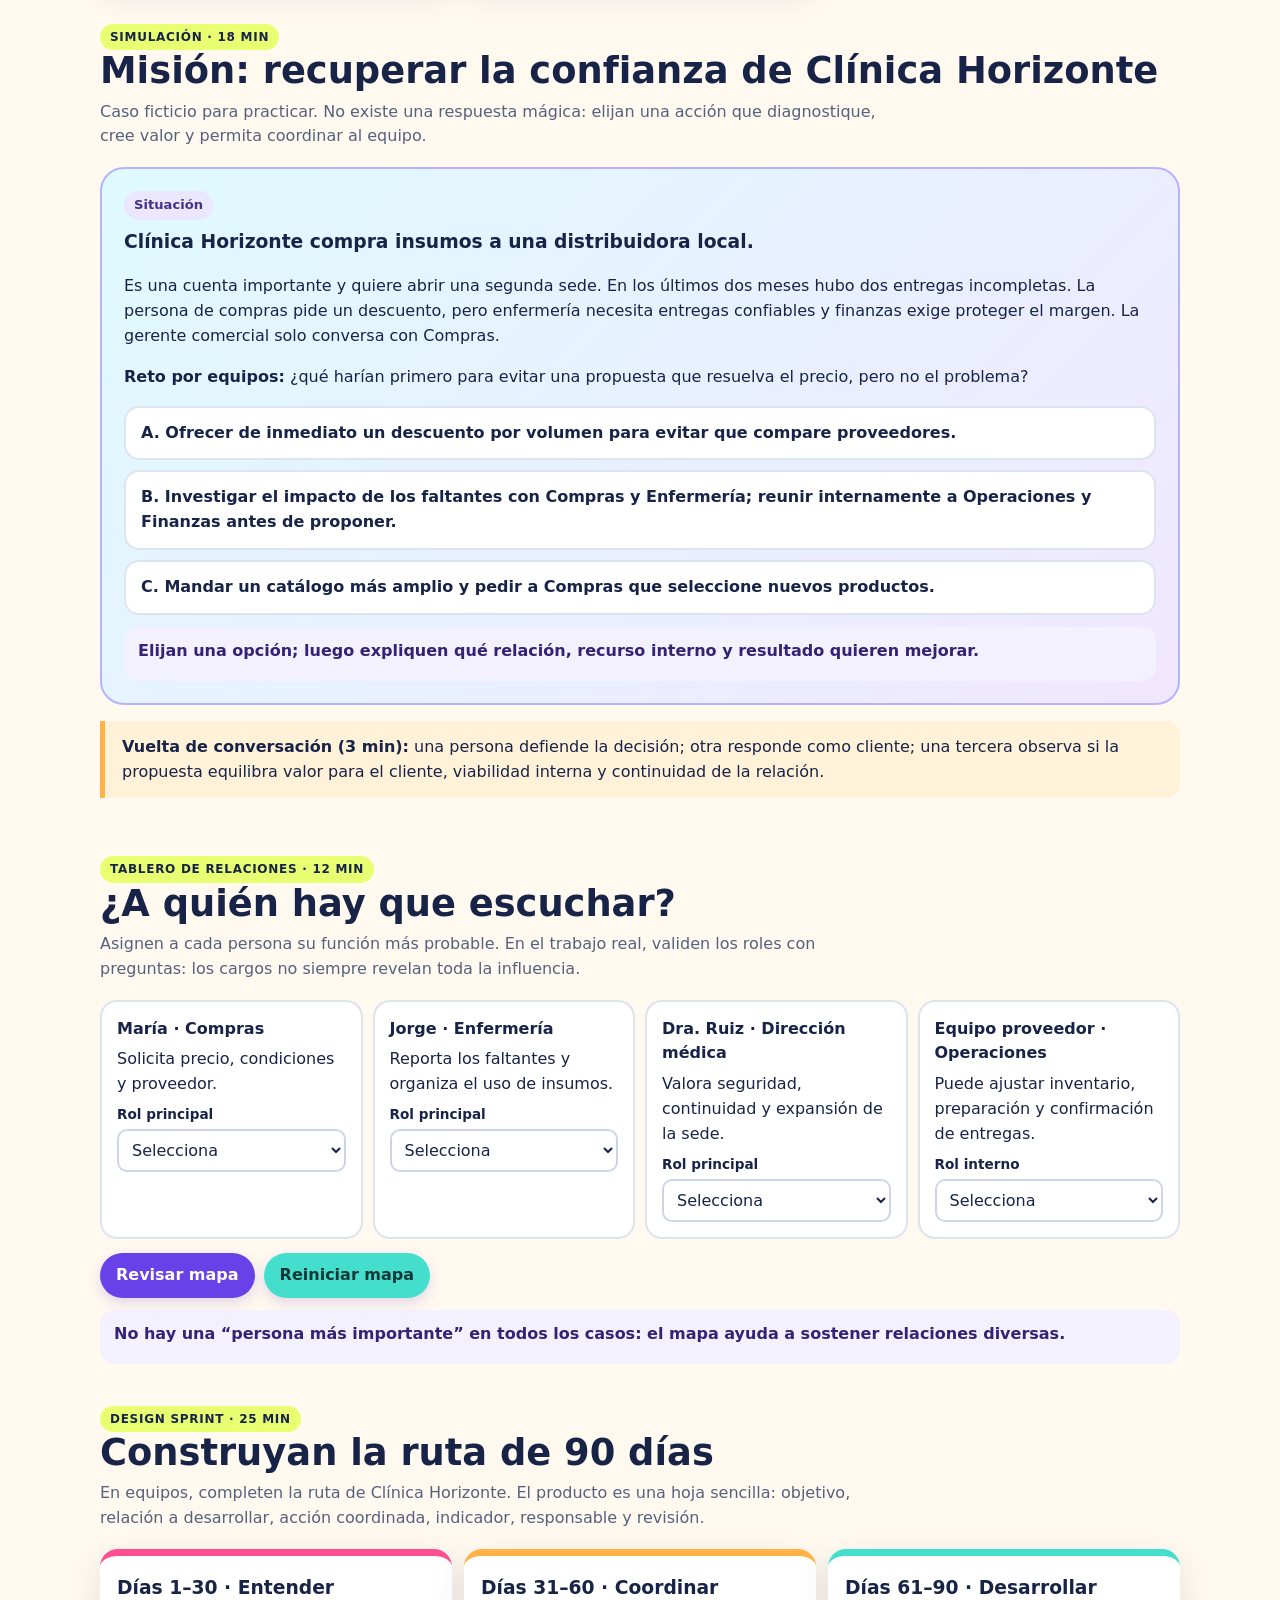
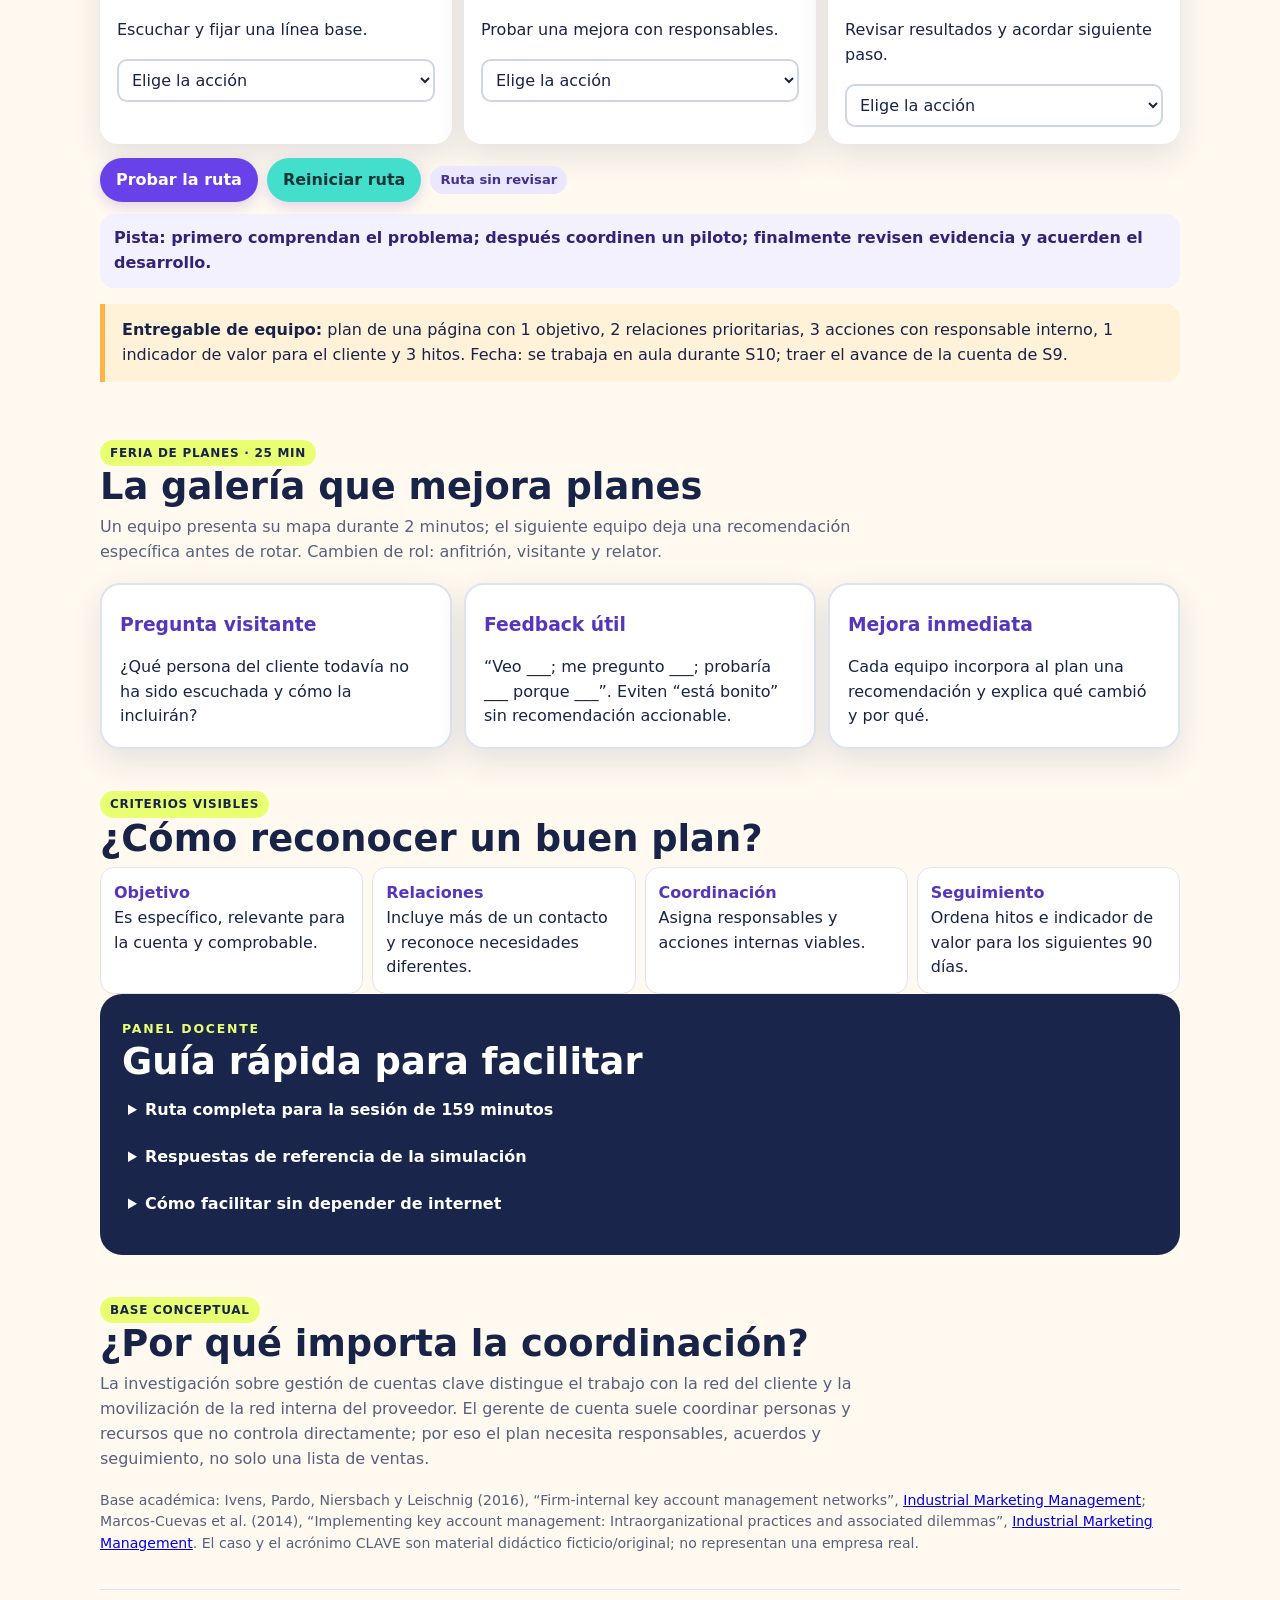
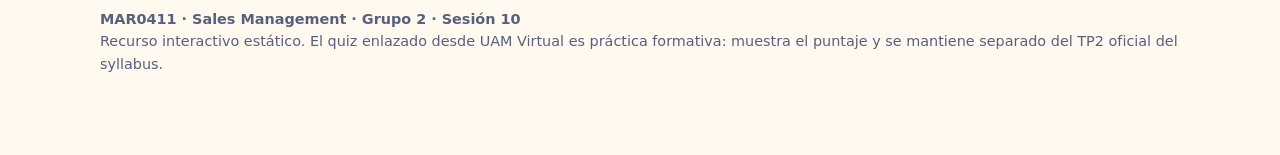
==== commit 6534cf50: "Add guided presentation controls to S10 lesson" ====
--- a/s10/mision-90-dias.html
+++ b/s10/mision-90-dias.html
@@ -7,10 +7,15 @@
 <style>
 :root{--ink:#182348;--muted:#56617d;--paper:#fff9ef;--card:#fff;--line:#dce4f0;--violet:#6941e8;--pink:#ff4f93;--lime:#e8ff72;--aqua:#43dfcc;--orange:#ffb347;--shadow:0 12px 32px #273a6720}*{box-sizing:border-box}html{scroll-behavior:smooth}body{margin:0;background:radial-gradient(circle at 5% 8%,#e9ff9855,transparent 20rem),radial-gradient(circle at 95% 17%,#ffadd455,transparent 22rem),var(--paper);color:var(--ink);font:16px/1.55 system-ui,-apple-system,"Segoe UI",sans-serif}button,select{font:inherit}button{cursor:pointer}.skip{position:absolute;left:-999px}.skip:focus{left:10px;top:10px;z-index:20;background:white;padding:10px}.bar{position:sticky;top:0;z-index:5;background:#fff9efed;backdrop-filter:blur(10px);border-bottom:1px solid var(--line)}.barin{max-width:1120px;margin:auto;padding:10px 20px;display:flex;justify-content:space-between;align-items:center;gap:10px}.brand{font-weight:950;letter-spacing:.03em}.brand span{color:var(--pink)}.bar nav{display:flex;gap:8px;flex-wrap:wrap}.bar a{color:var(--ink);font-size:.86rem;font-weight:750;text-decoration:none;padding:7px 10px;border-radius:99px}.bar a:hover,.bar a:focus-visible{background:var(--lime);outline:3px solid #6941e855}.wrap{max-width:1120px;margin:auto;padding:28px 20px 80px}.hero{position:relative;overflow:hidden;border-radius:28px;padding:clamp(24px,5vw,54px);color:#fff;background:linear-gradient(120deg,#ff4f93,#8a47e8 57%,#12bcb5);box-shadow:0 18px 45px #7041aa38}.hero:after{content:"90";position:absolute;right:12px;bottom:-60px;font-size:clamp(130px,25vw,250px);font-weight:1000;color:#ffffff20;line-height:1}.eyebrow{text-transform:uppercase;letter-spacing:.14em;font-size:.78rem;font-weight:900;color:var(--lime)}h1{font-size:clamp(2.2rem,6vw,4.5rem);line-height:1.02;max-width:760px;margin:14px 0}.hero p{max-width:700px;font-size:1.08rem}.chips{display:flex;flex-wrap:wrap;gap:8px;margin-top:20px}.chips span{border:1px solid #ffffff80;background:#ffffff20;border-radius:99px;padding:5px 12px;font-size:.86rem;font-weight:750}.section{padding-top:42px;scroll-margin-top:75px}.section h2{font-size:clamp(1.55rem,3vw,2.3rem);line-height:1.12;margin:0 0 8px}.lead{color:var(--muted);max-width:780px;margin:0 0 18px}.grid{display:grid;grid-template-columns:repeat(3,minmax(0,1fr));gap:12px}.card{background:var(--card);border:2px solid var(--line);border-radius:20px;padding:18px;box-shadow:var(--shadow)}.card h3{margin:7px 0;color:#5636bd}.card p:last-child{margin-bottom:0}.tag{display:inline-block;font-size:.75rem;font-weight:900;letter-spacing:.06em;text-transform:uppercase;background:var(--lime);border-radius:99px;padding:4px 10px}.goal{border-color:#b6f0e6;background:linear-gradient(135deg,#e8fff9,#fff)}.goal h3{color:#087969}.sequence{display:grid;grid-template-columns:repeat(5,minmax(0,1fr));gap:9px}.seq{background:#fff;border:2px solid var(--line);border-radius:16px;padding:13px}.seq b{display:block;color:var(--pink);font-size:1.35rem}.rule{margin:16px 0;padding:14px 17px;border-left:5px solid var(--orange);background:#fff2d9;border-radius:0 14px 14px 0}.case{background:linear-gradient(135deg,#dffaff,#f1e7ff);border:2px solid #b5b2ff;border-radius:24px;padding:22px}.case h3{margin-top:7px}.choice-list{display:grid;gap:10px;margin-top:14px}.choice{background:white;border:2px solid var(--line);border-radius:15px;padding:13px 15px;text-align:left;color:var(--ink);font-weight:760}.choice:hover,.choice:focus-visible{border-color:var(--violet);outline:3px solid #6941e833}.choice[aria-pressed="true"]{background:#f1edff;border-color:var(--violet)}.feedback{min-height:54px;margin-top:12px;padding:12px 14px;border-radius:14px;background:#f4f1ff;color:#342275;font-weight:700}.good{background:#e8fff8;color:#075b4d}.map{display:grid;grid-template-columns:repeat(4,minmax(0,1fr));gap:10px}.actor{background:#fff;border:2px solid var(--line);border-radius:17px;padding:15px}.actor strong{display:block;margin-bottom:6px}.actor label{display:block;font-weight:800;font-size:.85rem;margin:7px 0 4px}.actor select,.timeline select{width:100%;padding:9px;border:2px solid #ccd6e8;border-radius:10px;background:#fff;color:var(--ink)}.actor select:focus-visible,.timeline select:focus-visible{outline:3px solid #6941e855;border-color:var(--violet)}.btn{border:0;border-radius:999px;padding:10px 16px;color:white;background:var(--violet);font-weight:850;box-shadow:0 5px 13px #6541cd30}.btn:hover{filter:brightness(1.08)}.btn.alt{color:#163638;background:var(--aqua)}.row{display:flex;flex-wrap:wrap;gap:9px;align-items:center;margin-top:14px}.timeline{display:grid;grid-template-columns:repeat(3,minmax(0,1fr));gap:12px}.phase{background:white;border-radius:18px;padding:17px;border-top:7px solid var(--pink);box-shadow:var(--shadow)}.phase:nth-child(2){border-color:var(--orange)}.phase:nth-child(3){border-color:var(--aqua)}.phase h3{margin:0 0 5px}.rubric{display:grid;grid-template-columns:repeat(4,minmax(0,1fr));gap:9px}.criterion{background:#fff;border:1px solid var(--line);padding:13px;border-radius:14px}.criterion b{display:block;color:#5636bd}.teacher{background:#19254a;color:white;border-radius:22px;padding:22px}.teacher h3{color:var(--lime)}.teacher details{margin:10px 0}.teacher summary{font-weight:850;cursor:pointer;padding:6px}.teacher a{color:#a3fff2}.source{font-size:.88rem;color:var(--muted)}.foot{border-top:1px solid var(--line);margin-top:34px;padding-top:18px;color:var(--muted);font-size:.9rem}.pill{display:inline-block;border-radius:99px;background:#ebe7ff;color:#44318b;padding:4px 10px;font-size:.82rem;font-weight:800}.visually-hidden{position:absolute!important;height:1px;width:1px;overflow:hidden;clip:rect(1px,1px,1px,1px);white-space:nowrap}@media(max-width:760px){.barin{align-items:flex-start;flex-direction:column}.grid,.sequence{grid-template-columns:1fr 1fr}.map{grid-template-columns:1fr 1fr}.timeline{grid-template-columns:1fr}.rubric{grid-template-columns:1fr 1fr}}@media(max-width:440px){.grid,.sequence,.map,.rubric{grid-template-columns:1fr}.wrap{padding-inline:14px}.card{padding:15px}}@media(prefers-reduced-motion:reduce){html{scroll-behavior:auto}*,*:before,*:after{animation:none!important;transition:none!important}}
 </style>
+<style>
+.present-button{border:0;border-radius:999px;padding:9px 15px;background:linear-gradient(110deg,var(--pink),var(--violet));color:#fff;font:inherit;font-weight:900;box-shadow:0 6px 18px #6941e833}.present-button:focus-visible,.present-controls button:focus-visible{outline:3px solid var(--orange);outline-offset:3px}.present-controls{display:none}.presenting .bar nav,.presenting #presentation-start{display:none}.presenting .wrap{padding-top:18px;padding-bottom:100px}.presenting .wrap>.slide-active{min-height:68vh;display:flex;flex-direction:column;justify-content:center;animation:slide-in .22s ease-out}.presenting .slide-active h1,.presenting .slide-active h2{max-width:900px}.presenting .slide-active .grid,.presenting .slide-active .sequence,.presenting .slide-active .map,.presenting .slide-active .timeline,.presenting .slide-active .rubric{max-width:100%}.present-controls{position:fixed;z-index:20;left:0;right:0;bottom:0;display:none;align-items:center;gap:10px;padding:12px max(14px,calc((100vw - 1120px)/2));background:#182348f5;color:#fff;box-shadow:0 -8px 24px #18234830}.presenting .present-controls{display:flex}.present-controls button{border:0;border-radius:999px;padding:10px 15px;background:var(--aqua);color:#163638;font:inherit;font-weight:900}.present-controls button:disabled{opacity:.45;cursor:not-allowed}.present-controls .restart{background:var(--lime)}.present-controls .exit{background:#fff;color:var(--ink)}.slide-count{min-width:116px;text-align:center;font-weight:850}.slide-progress{height:6px;flex:1;background:#ffffff38;border-radius:99px;overflow:hidden}.slide-progress span{display:block;width:0;height:100%;background:linear-gradient(90deg,var(--pink),var(--lime));transition:width .2s}.presenting main>.slide-active{scroll-margin:0}@keyframes slide-in{from{opacity:.5;transform:translateY(10px)}to{opacity:1;transform:translateY(0)}}@media(max-width:560px){.present-controls{gap:6px;padding:9px 8px}.present-controls button{padding:9px 11px;font-size:.87rem}.slide-count{min-width:78px;font-size:.82rem}.slide-progress{max-width:44px}}
+.presenting main.wrap>:not(.slide-active){display:none!important}
+@media(prefers-reduced-motion:reduce){.presenting .wrap>.slide-active{animation:none}.slide-progress span{transition:none}}
+</style>
 </head>
 <body>
 <a class="skip" href="#contenido">Saltar al contenido</a>
-<header class="bar"><div class="barin"><div class="brand">SALES <span>LAB</span> · S10</div><nav aria-label="Secciones"><a href="#ruta">Ruta</a><a href="#mision">Misión</a><a href="#actores">Actores</a><a href="#90dias">Plan 90 días</a><a href="#docente">Guía docente</a></nav></div></header>
+<header class="bar"><div class="barin"><div class="brand">SALES <span>LAB</span> · S10</div><nav aria-label="Secciones"><a href="#ruta">Ruta</a><a href="#mision">Misión</a><a href="#actores">Actores</a><a href="#90dias">Plan 90 días</a><a href="#docente">Guía docente</a></nav><button class="present-button" id="presentation-start" type="button">▶ Presentar clase</button></div></header>
 <main id="contenido" class="wrap">
 <section class="hero"><div class="eyebrow">Miércoles · 21 de octubre de 2026 · Grupo 2</div><h1>La cuenta no se cuida sola.</h1><p>Hoy pasarán de “tenemos un cliente importante” a un plan concreto: qué valor crear, con quién construirlo y qué hará el equipo durante los próximos 90 días.</p><div class="chips"><span>Administración de cuentas clave II</span><span>Decidir · coordinar · desarrollar</span><span>Duración: 159 min</span></div></section>
 
@@ -36,9 +41,21 @@
 <section class="section"><span class="tag">Base conceptual</span><h2>¿Por qué importa la coordinación?</h2><p class="lead">La investigación sobre gestión de cuentas clave distingue el trabajo con la red del cliente y la movilización de la red interna del proveedor. El gerente de cuenta suele coordinar personas y recursos que no controla directamente; por eso el plan necesita responsables, acuerdos y seguimiento, no solo una lista de ventas.</p><p class="source">Base académica: Ivens, Pardo, Niersbach y Leischnig (2016), “Firm-internal key account management networks”, <a href="https://doi.org/10.1016/j.indmarman.2016.05.019">Industrial Marketing Management</a>; Marcos-Cuevas et al. (2014), “Implementing key account management: Intraorganizational practices and associated dilemmas”, <a href="https://doi.org/10.1016/j.indmarman.2014.06.009">Industrial Marketing Management</a>. El caso y el acrónimo CLAVE son material didáctico ficticio/original; no representan una empresa real.</p></section>
 <footer class="foot"><strong>MAR0411 · Sales Management · Grupo 2 · Sesión 10</strong><br>Recurso interactivo estático. El quiz enlazado desde UAM Virtual es práctica formativa: muestra el puntaje y se mantiene separado del TP2 oficial del syllabus.</footer>
 </main>
+<div class="present-controls" id="present-controls" role="region" aria-label="Controles de presentación" aria-hidden="true"><button id="slide-prev" type="button" aria-label="Diapositiva anterior">← Anterior</button><span class="slide-count" id="slide-count" aria-live="polite">1 / 1</span><div class="slide-progress" role="progressbar" aria-label="Progreso de presentación" aria-valuemin="1" aria-valuemax="1" aria-valuenow="1"><span id="slide-progress-fill"></span></div><button class="restart" id="slide-restart" type="button">↺ Reiniciar</button><button id="slide-next" type="button" aria-label="Siguiente diapositiva">Siguiente →</button><button class="exit" id="presentation-exit" type="button">Salir</button></div>
 <script>
 const feedback=document.getElementById('decision-feedback');document.querySelectorAll('[data-choice]').forEach(b=>b.addEventListener('click',()=>{document.querySelectorAll('[data-choice]').forEach(x=>x.setAttribute('aria-pressed','false'));b.setAttribute('aria-pressed','true');const n=Number(b.dataset.choice);feedback.className='feedback '+(n===1?'good':'');feedback.textContent=n===1?'Buena primera decisión: escuchas dos voces del cliente y alineas Operaciones y Finanzas antes de comprometer una solución. Ahora acuerden qué dato pedirían y quién lo traerá.':n===0?'Pausa estratégica: un descuento puede ayudar, pero aún no sabes si el precio es la causa. ¿Qué pasaría con el margen y con los faltantes?':'Pausa estratégica: un catálogo no responde a las entregas incompletas. Antes de ampliar la oferta, ¿qué información y qué personas faltan?'}));
 const mapAnswers=['Comprador / negociador','Usuario operativo','Patrocinador ejecutivo','Dueño de coordinación'];document.getElementById('check-map').addEventListener('click',()=>{let ok=0;mapAnswers.forEach((v,i)=>{if(document.getElementById('a'+(i+1)).value===v)ok++});const f=document.getElementById('map-feedback');f.className='feedback '+(ok===4?'good':'');f.textContent=ok===4?'Mapa de referencia completo. Recuerden verificar roles reales: una misma persona puede influir en más de una decisión.':`Van ${ok}/4 roles de referencia. Revisen quién negocia, quién usa, quién patrocina y qué rol es interno al proveedor.`});document.getElementById('reset-map').addEventListener('click',()=>{['a1','a2','a3','a4'].forEach(id=>document.getElementById(id).value='');document.getElementById('map-feedback').textContent='No hay una “persona más importante” en todos los casos: el mapa ayuda a sostener relaciones diversas.'});
 document.getElementById('check-route').addEventListener('click',()=>{const vals=['d30','d60','d90'].map(id=>document.getElementById(id).value);const n=vals.filter((v,i)=>v==='a').length;const score=document.getElementById('route-score'),f=document.getElementById('route-feedback');if(vals.includes('')){score.textContent='Completen los 3 hitos';f.textContent='Elijan una acción para cada momento antes de revisar.';f.className='feedback';return}score.textContent=`${n}/3 decisiones alineadas`;f.className='feedback '+(n===3?'good':'');f.textContent=n===3?'¡Ruta coherente! Diagnóstico → piloto coordinado → revisión de resultados. Agreguen responsables e indicador para convertirla en plan.':`Hay ${n} de 3 decisiones alineadas. Revisen la secuencia: primero línea base y necesidades; luego piloto con responsables; al final, evidencia y siguiente acuerdo.`});document.getElementById('reset-route').addEventListener('click',()=>{['d30','d60','d90'].forEach(id=>document.getElementById(id).value='');document.getElementById('route-score').textContent='Ruta sin revisar';document.getElementById('route-feedback').textContent='Pista: primero comprendan el problema; después coordinen un piloto; finalmente revisen evidencia y acuerden el desarrollo.'});
 </script>
+<script>
+const slideDeck=Array.from(document.querySelectorAll('main.wrap > .hero, main.wrap > .section, main.wrap > .foot'));
+const presentControls=document.getElementById('present-controls'),slideCount=document.getElementById('slide-count'),slideFill=document.getElementById('slide-progress-fill'),slideProgress=presentControls.querySelector('[role="progressbar"]');
+let slideIndex=0;
+function showSlide(index,moveFocus=true){slideIndex=Math.max(0,Math.min(index,slideDeck.length-1));slideDeck.forEach((slide,i)=>{const active=i===slideIndex;slide.classList.toggle('slide-active',active);slide.setAttribute('aria-hidden',String(!active));if(active)slide.scrollIntoView({behavior:'instant',block:'start'})});const current=slideIndex+1;slideCount.textContent=`${current} / ${slideDeck.length}`;slideFill.style.width=`${current/slideDeck.length*100}%`;slideProgress.setAttribute('aria-valuemax',String(slideDeck.length));slideProgress.setAttribute('aria-valuenow',String(current));document.getElementById('slide-prev').disabled=slideIndex===0;document.getElementById('slide-next').disabled=slideIndex===slideDeck.length-1;if(moveFocus){const heading=slideDeck[slideIndex].querySelector('h1,h2');if(heading){heading.tabIndex=-1;heading.focus({preventScroll:true})}}}
+function startPresentation(){document.body.classList.add('presenting');presentControls.setAttribute('aria-hidden','false');showSlide(0)}
+function exitPresentation(){const target=slideDeck[slideIndex];document.body.classList.remove('presenting');presentControls.setAttribute('aria-hidden','true');slideDeck.forEach(slide=>{slide.classList.remove('slide-active');slide.removeAttribute('aria-hidden')});target.scrollIntoView({behavior:'instant',block:'start'});document.getElementById('presentation-start').focus()}
+function restartPresentation(){document.querySelectorAll('[data-choice]').forEach(button=>button.setAttribute('aria-pressed','false'));document.getElementById('decision-feedback').className='feedback';document.getElementById('decision-feedback').textContent='Elijan una opción; luego expliquen qué relación, recurso interno y resultado quieren mejorar.';document.getElementById('reset-map').click();document.getElementById('reset-route').click();showSlide(0)}
+document.getElementById('presentation-start').addEventListener('click',startPresentation);document.getElementById('slide-prev').addEventListener('click',()=>showSlide(slideIndex-1));document.getElementById('slide-next').addEventListener('click',()=>showSlide(slideIndex+1));document.getElementById('slide-restart').addEventListener('click',restartPresentation);document.getElementById('presentation-exit').addEventListener('click',exitPresentation);
+document.addEventListener('keydown',event=>{if(!document.body.classList.contains('presenting'))return;const target=event.target;if(target.matches('button,input,select,textarea,a,[contenteditable="true"]'))return;if(event.key==='ArrowRight'||event.key==='PageDown'||event.key===' '){event.preventDefault();showSlide(slideIndex+1)}else if(event.key==='ArrowLeft'||event.key==='PageUp'){event.preventDefault();showSlide(slideIndex-1)}else if(event.key==='Home'){event.preventDefault();showSlide(0)}else if(event.key==='End'){event.preventDefault();showSlide(slideDeck.length-1)}else if(event.key==='Escape')exitPresentation()});
+</script>
 </body></html>
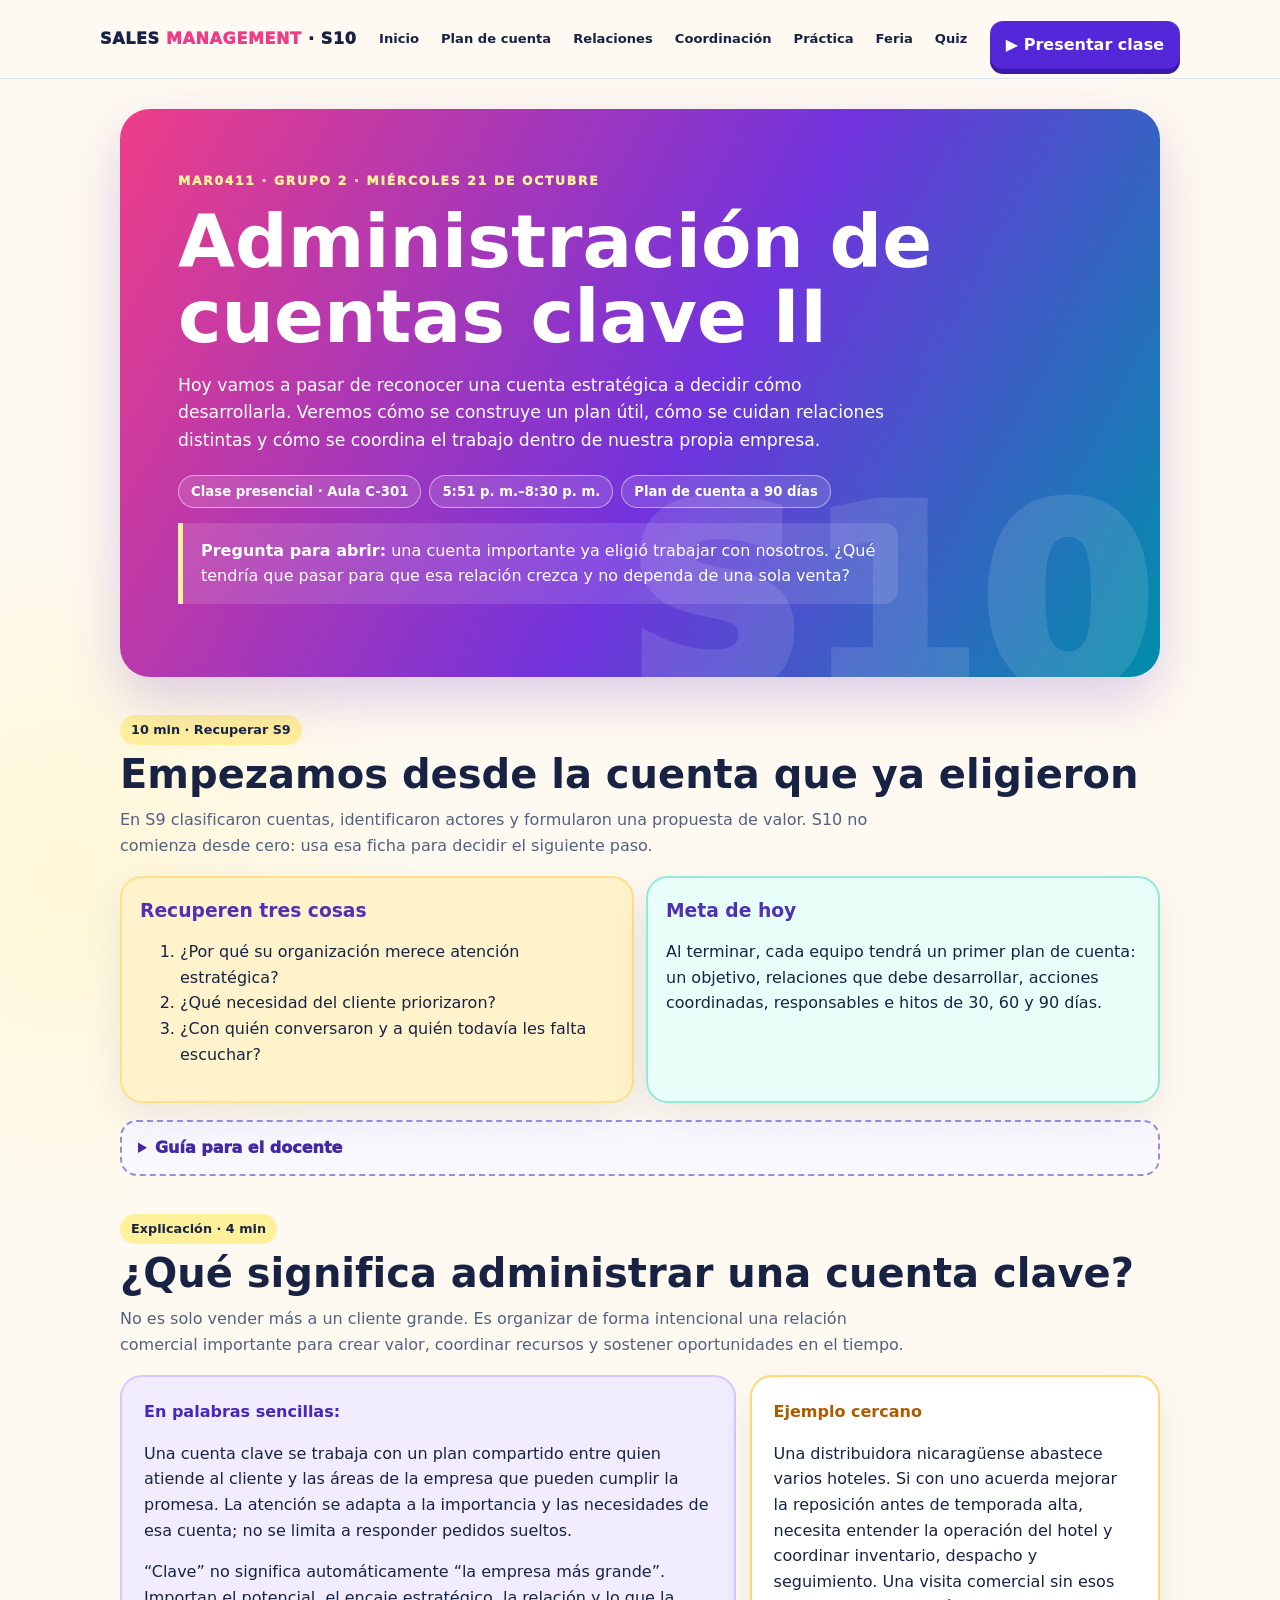
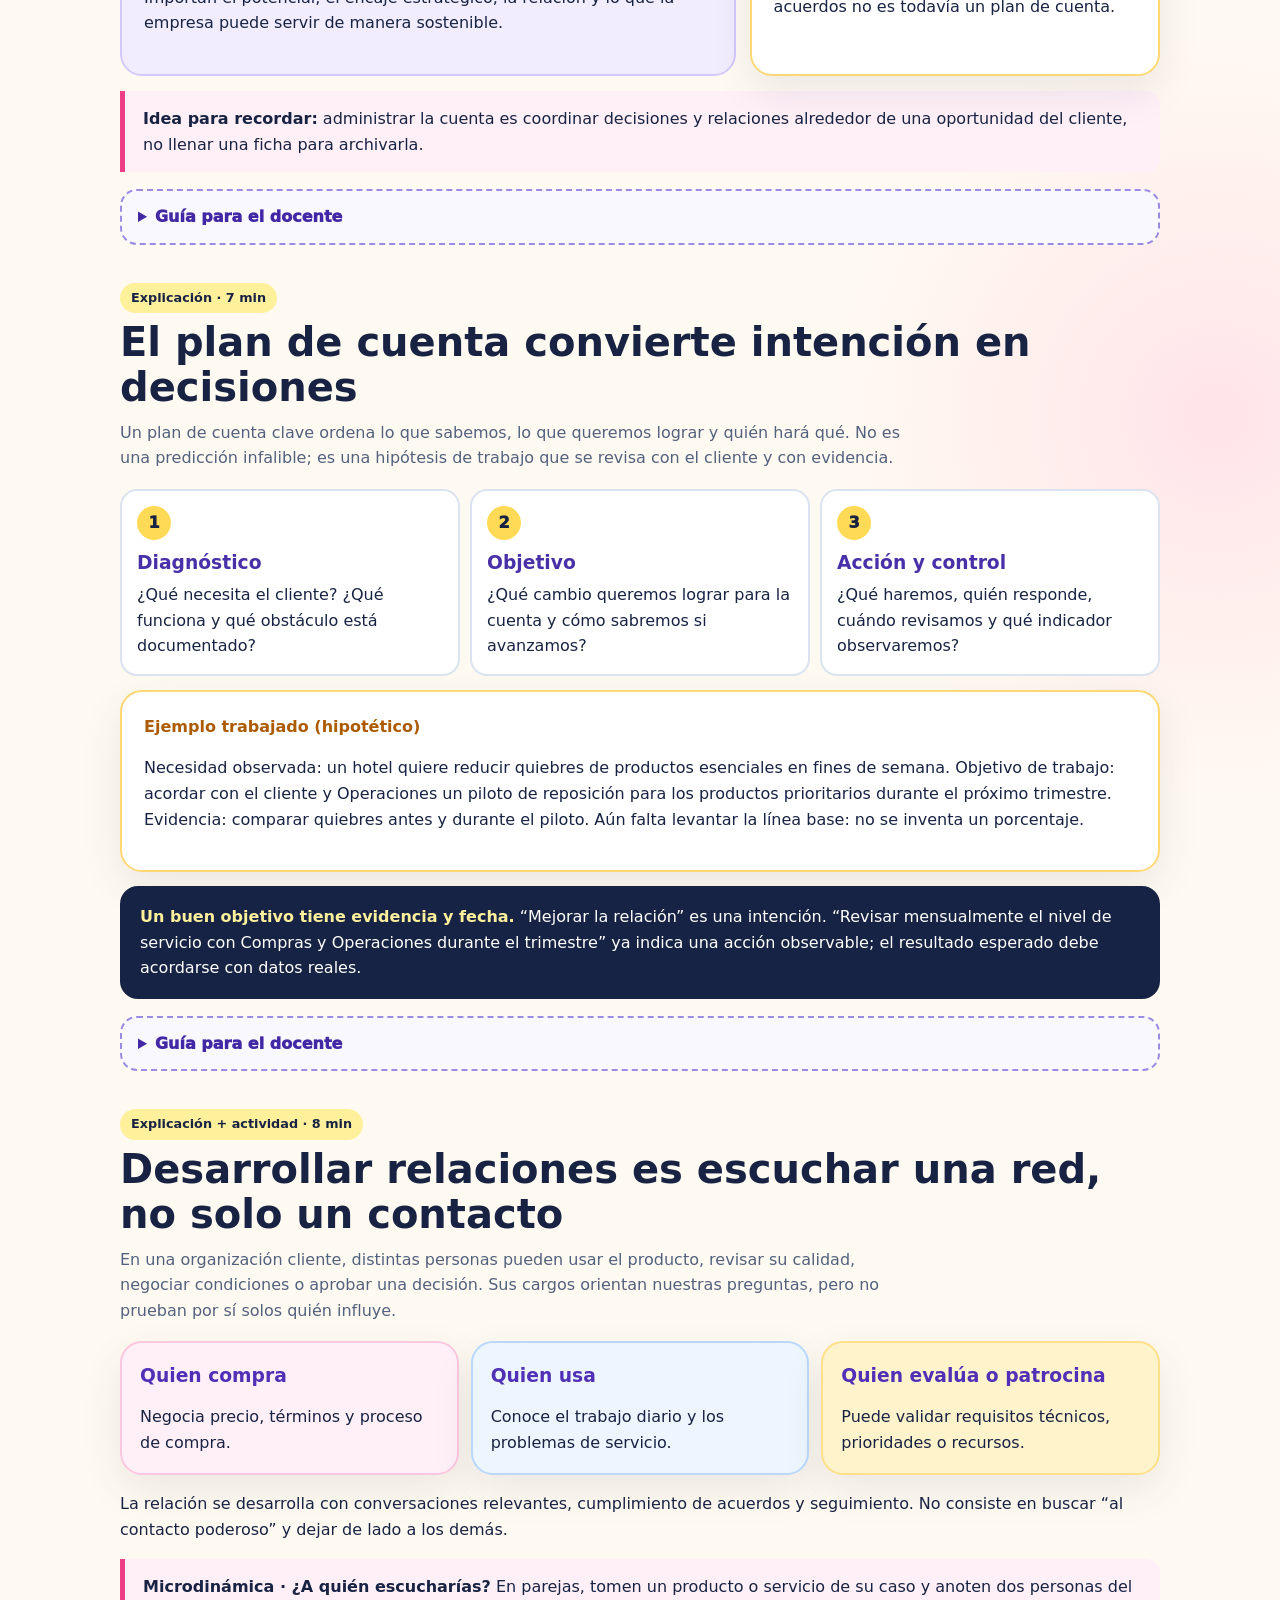
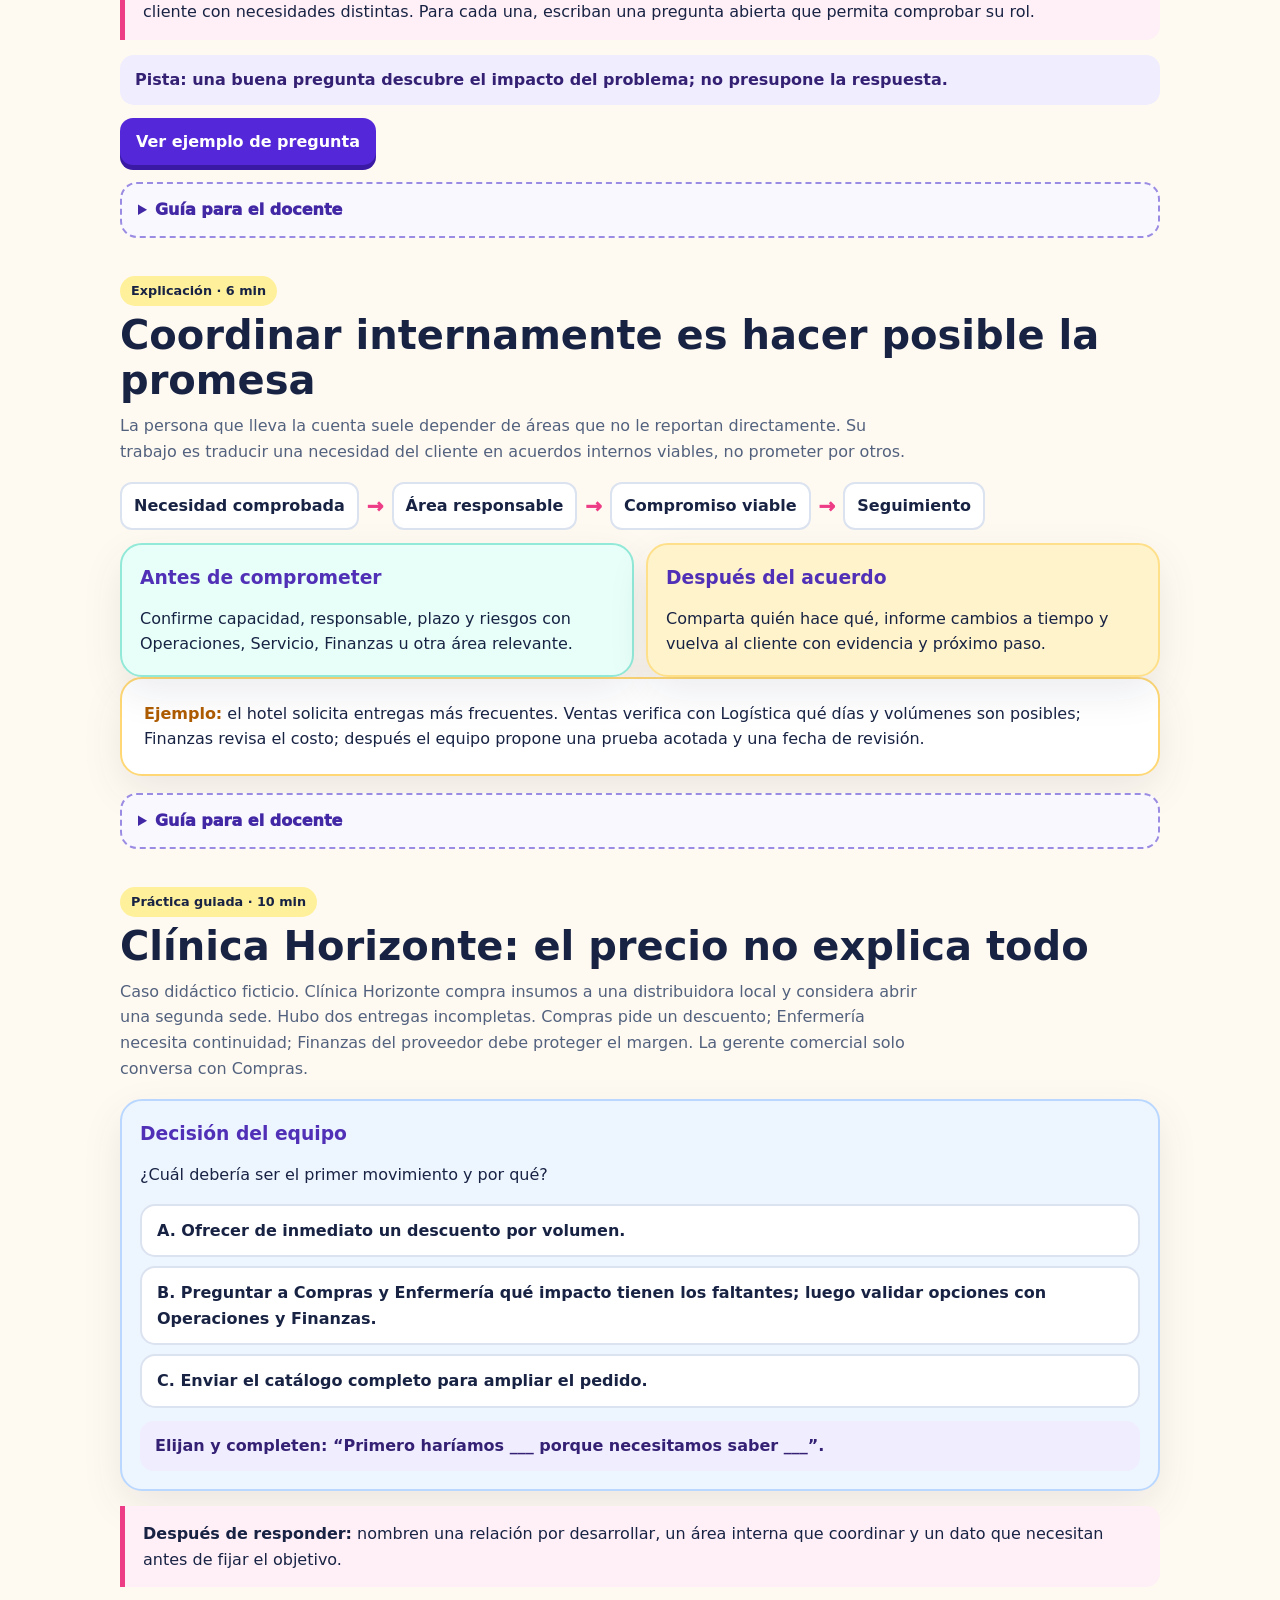
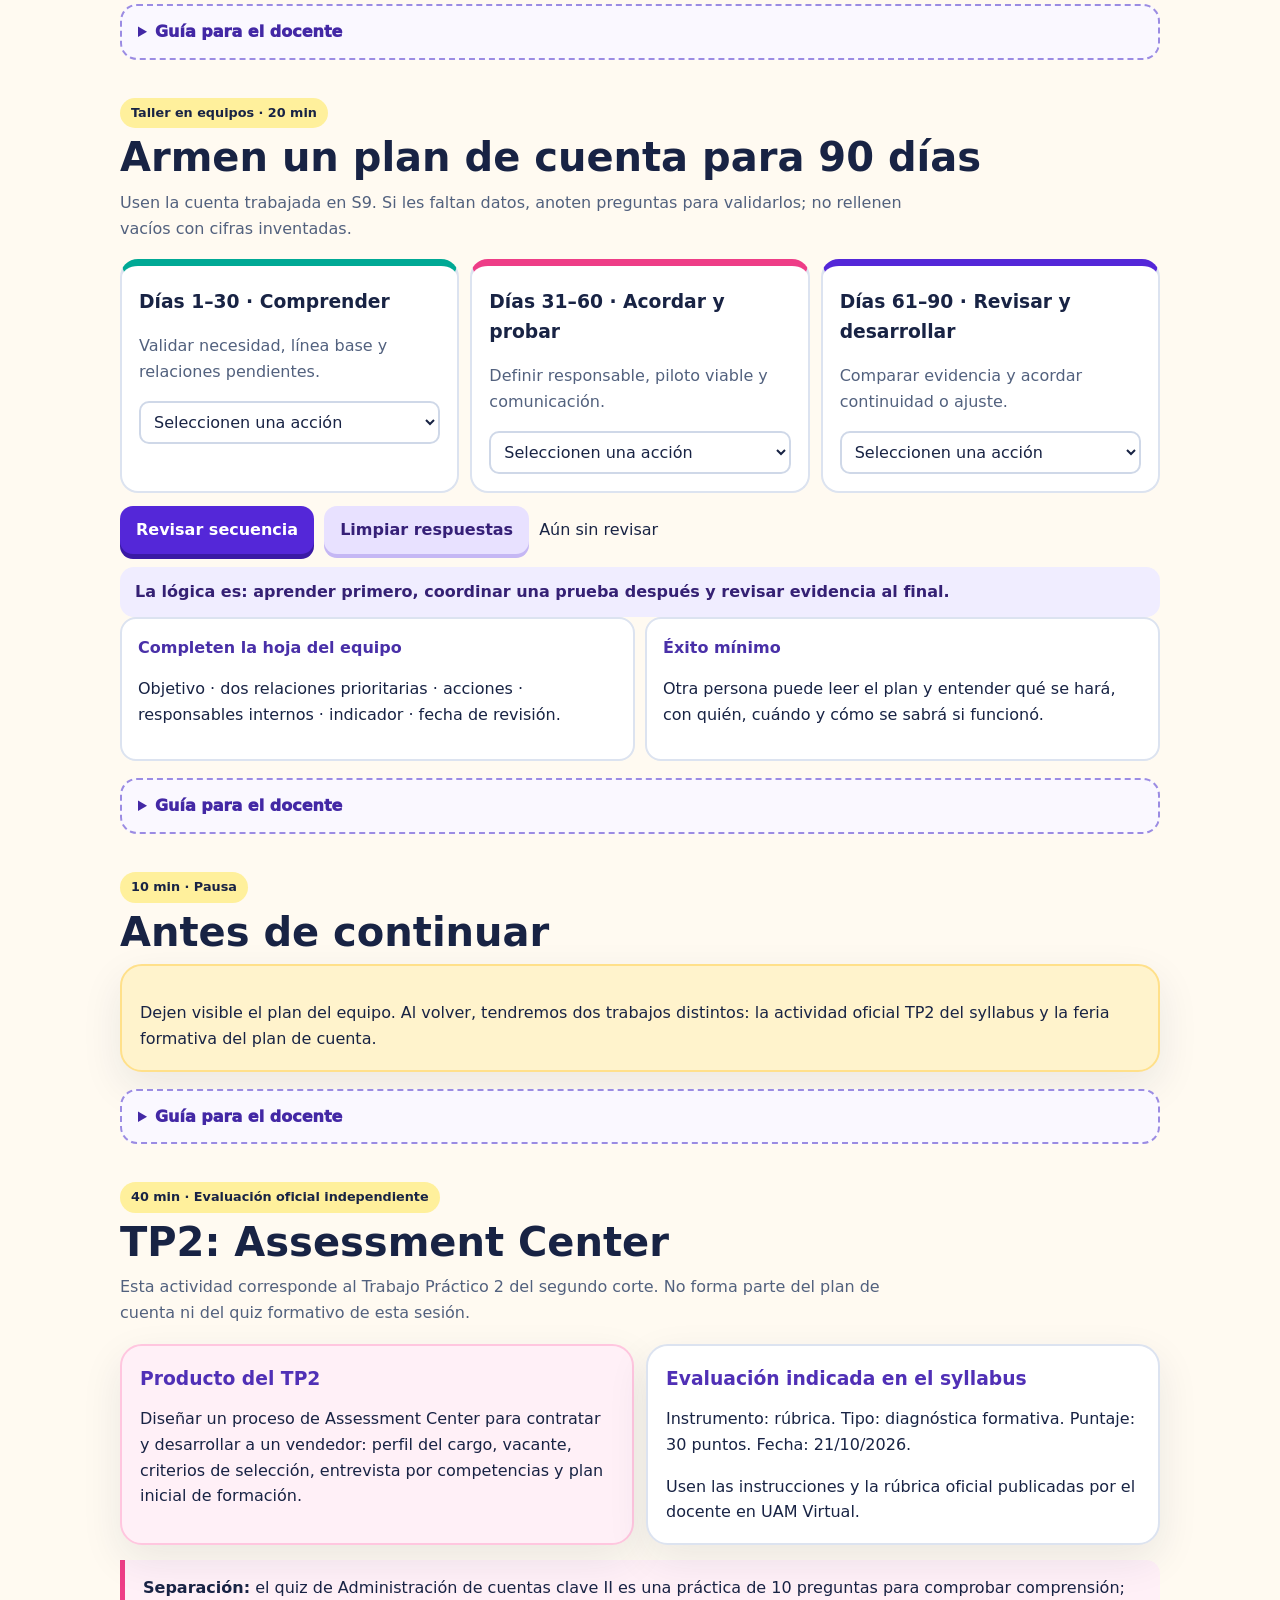
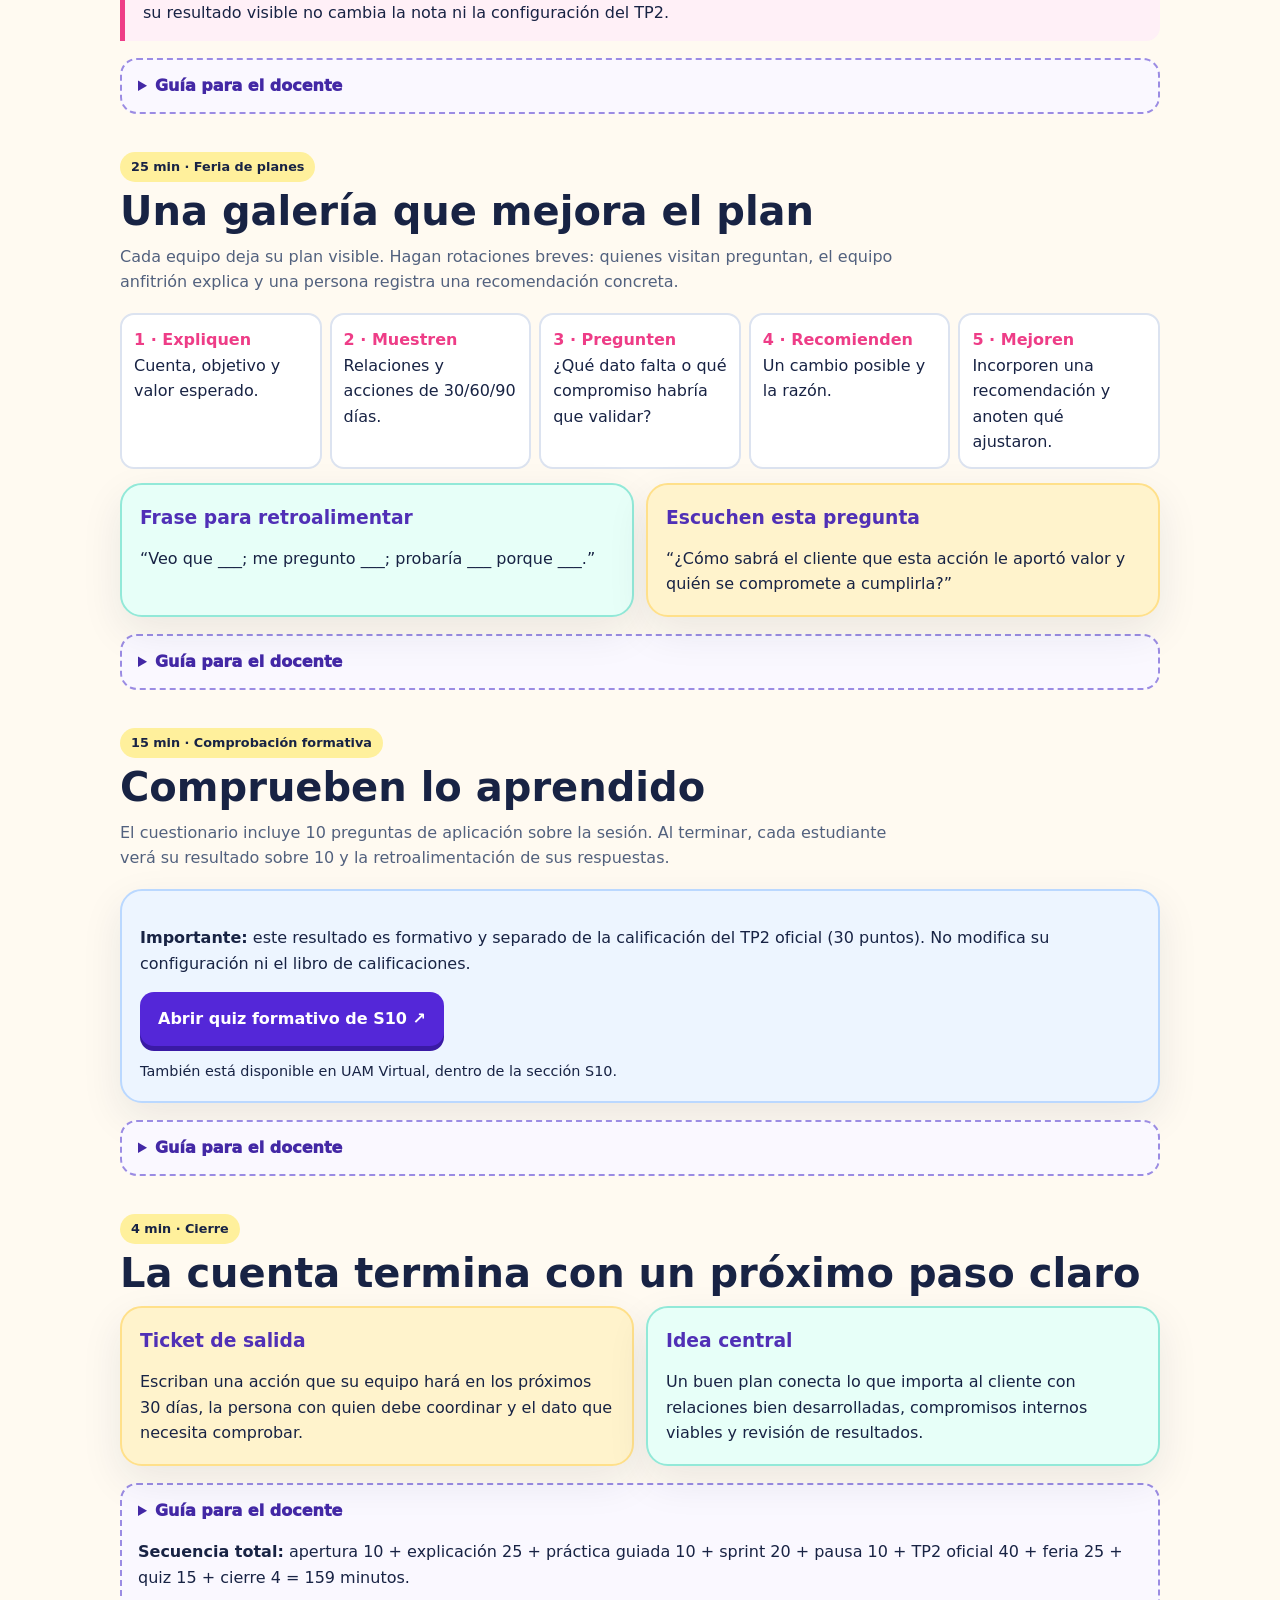
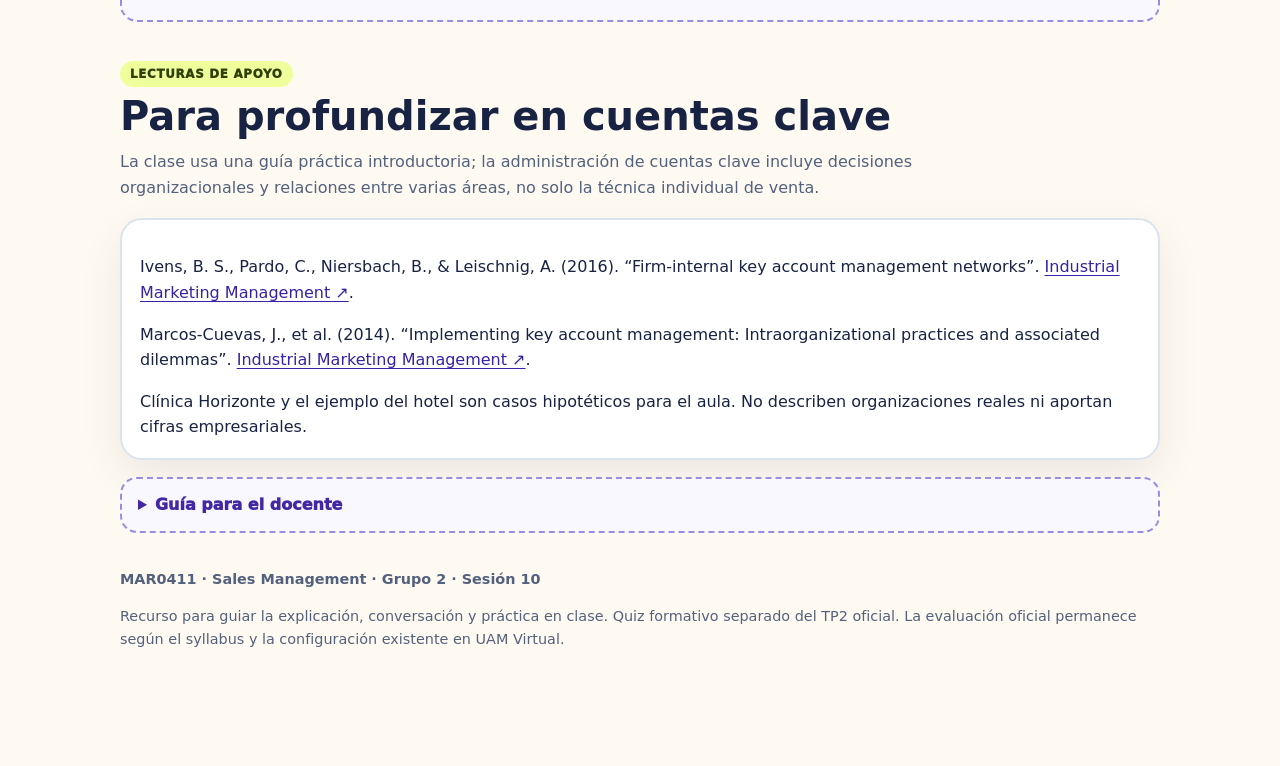
==== commit e6f505c6: "Rebuild S10 as guided teaching lesson" ====
--- a/s10/mision-90-dias.html
+++ b/s10/mision-90-dias.html
@@ -1,61 +1,56 @@
 <!doctype html>
 <html lang="es">
 <head>
-<meta charset="utf-8"><meta name="viewport" content="width=device-width,initial-scale=1">
-<meta name="description" content="Misión interactiva S10 de Sales Management: convierte una cuenta clave en un plan coordinado de 90 días.">
-<title>S10 · Misión 90 días | Sales Management</title>
+<meta charset="utf-8">
+<meta name="viewport" content="width=device-width, initial-scale=1">
+<meta name="description" content="Sesión guiada para aprender a planificar y desarrollar cuentas clave, coordinar al equipo y construir un plan de 90 días.">
+<meta name="theme-color" content="#5427d8">
+<title>S10 · Administración de cuentas clave II | Sales Management</title>
 <style>
-:root{--ink:#182348;--muted:#56617d;--paper:#fff9ef;--card:#fff;--line:#dce4f0;--violet:#6941e8;--pink:#ff4f93;--lime:#e8ff72;--aqua:#43dfcc;--orange:#ffb347;--shadow:0 12px 32px #273a6720}*{box-sizing:border-box}html{scroll-behavior:smooth}body{margin:0;background:radial-gradient(circle at 5% 8%,#e9ff9855,transparent 20rem),radial-gradient(circle at 95% 17%,#ffadd455,transparent 22rem),var(--paper);color:var(--ink);font:16px/1.55 system-ui,-apple-system,"Segoe UI",sans-serif}button,select{font:inherit}button{cursor:pointer}.skip{position:absolute;left:-999px}.skip:focus{left:10px;top:10px;z-index:20;background:white;padding:10px}.bar{position:sticky;top:0;z-index:5;background:#fff9efed;backdrop-filter:blur(10px);border-bottom:1px solid var(--line)}.barin{max-width:1120px;margin:auto;padding:10px 20px;display:flex;justify-content:space-between;align-items:center;gap:10px}.brand{font-weight:950;letter-spacing:.03em}.brand span{color:var(--pink)}.bar nav{display:flex;gap:8px;flex-wrap:wrap}.bar a{color:var(--ink);font-size:.86rem;font-weight:750;text-decoration:none;padding:7px 10px;border-radius:99px}.bar a:hover,.bar a:focus-visible{background:var(--lime);outline:3px solid #6941e855}.wrap{max-width:1120px;margin:auto;padding:28px 20px 80px}.hero{position:relative;overflow:hidden;border-radius:28px;padding:clamp(24px,5vw,54px);color:#fff;background:linear-gradient(120deg,#ff4f93,#8a47e8 57%,#12bcb5);box-shadow:0 18px 45px #7041aa38}.hero:after{content:"90";position:absolute;right:12px;bottom:-60px;font-size:clamp(130px,25vw,250px);font-weight:1000;color:#ffffff20;line-height:1}.eyebrow{text-transform:uppercase;letter-spacing:.14em;font-size:.78rem;font-weight:900;color:var(--lime)}h1{font-size:clamp(2.2rem,6vw,4.5rem);line-height:1.02;max-width:760px;margin:14px 0}.hero p{max-width:700px;font-size:1.08rem}.chips{display:flex;flex-wrap:wrap;gap:8px;margin-top:20px}.chips span{border:1px solid #ffffff80;background:#ffffff20;border-radius:99px;padding:5px 12px;font-size:.86rem;font-weight:750}.section{padding-top:42px;scroll-margin-top:75px}.section h2{font-size:clamp(1.55rem,3vw,2.3rem);line-height:1.12;margin:0 0 8px}.lead{color:var(--muted);max-width:780px;margin:0 0 18px}.grid{display:grid;grid-template-columns:repeat(3,minmax(0,1fr));gap:12px}.card{background:var(--card);border:2px solid var(--line);border-radius:20px;padding:18px;box-shadow:var(--shadow)}.card h3{margin:7px 0;color:#5636bd}.card p:last-child{margin-bottom:0}.tag{display:inline-block;font-size:.75rem;font-weight:900;letter-spacing:.06em;text-transform:uppercase;background:var(--lime);border-radius:99px;padding:4px 10px}.goal{border-color:#b6f0e6;background:linear-gradient(135deg,#e8fff9,#fff)}.goal h3{color:#087969}.sequence{display:grid;grid-template-columns:repeat(5,minmax(0,1fr));gap:9px}.seq{background:#fff;border:2px solid var(--line);border-radius:16px;padding:13px}.seq b{display:block;color:var(--pink);font-size:1.35rem}.rule{margin:16px 0;padding:14px 17px;border-left:5px solid var(--orange);background:#fff2d9;border-radius:0 14px 14px 0}.case{background:linear-gradient(135deg,#dffaff,#f1e7ff);border:2px solid #b5b2ff;border-radius:24px;padding:22px}.case h3{margin-top:7px}.choice-list{display:grid;gap:10px;margin-top:14px}.choice{background:white;border:2px solid var(--line);border-radius:15px;padding:13px 15px;text-align:left;color:var(--ink);font-weight:760}.choice:hover,.choice:focus-visible{border-color:var(--violet);outline:3px solid #6941e833}.choice[aria-pressed="true"]{background:#f1edff;border-color:var(--violet)}.feedback{min-height:54px;margin-top:12px;padding:12px 14px;border-radius:14px;background:#f4f1ff;color:#342275;font-weight:700}.good{background:#e8fff8;color:#075b4d}.map{display:grid;grid-template-columns:repeat(4,minmax(0,1fr));gap:10px}.actor{background:#fff;border:2px solid var(--line);border-radius:17px;padding:15px}.actor strong{display:block;margin-bottom:6px}.actor label{display:block;font-weight:800;font-size:.85rem;margin:7px 0 4px}.actor select,.timeline select{width:100%;padding:9px;border:2px solid #ccd6e8;border-radius:10px;background:#fff;color:var(--ink)}.actor select:focus-visible,.timeline select:focus-visible{outline:3px solid #6941e855;border-color:var(--violet)}.btn{border:0;border-radius:999px;padding:10px 16px;color:white;background:var(--violet);font-weight:850;box-shadow:0 5px 13px #6541cd30}.btn:hover{filter:brightness(1.08)}.btn.alt{color:#163638;background:var(--aqua)}.row{display:flex;flex-wrap:wrap;gap:9px;align-items:center;margin-top:14px}.timeline{display:grid;grid-template-columns:repeat(3,minmax(0,1fr));gap:12px}.phase{background:white;border-radius:18px;padding:17px;border-top:7px solid var(--pink);box-shadow:var(--shadow)}.phase:nth-child(2){border-color:var(--orange)}.phase:nth-child(3){border-color:var(--aqua)}.phase h3{margin:0 0 5px}.rubric{display:grid;grid-template-columns:repeat(4,minmax(0,1fr));gap:9px}.criterion{background:#fff;border:1px solid var(--line);padding:13px;border-radius:14px}.criterion b{display:block;color:#5636bd}.teacher{background:#19254a;color:white;border-radius:22px;padding:22px}.teacher h3{color:var(--lime)}.teacher details{margin:10px 0}.teacher summary{font-weight:850;cursor:pointer;padding:6px}.teacher a{color:#a3fff2}.source{font-size:.88rem;color:var(--muted)}.foot{border-top:1px solid var(--line);margin-top:34px;padding-top:18px;color:var(--muted);font-size:.9rem}.pill{display:inline-block;border-radius:99px;background:#ebe7ff;color:#44318b;padding:4px 10px;font-size:.82rem;font-weight:800}.visually-hidden{position:absolute!important;height:1px;width:1px;overflow:hidden;clip:rect(1px,1px,1px,1px);white-space:nowrap}@media(max-width:760px){.barin{align-items:flex-start;flex-direction:column}.grid,.sequence{grid-template-columns:1fr 1fr}.map{grid-template-columns:1fr 1fr}.timeline{grid-template-columns:1fr}.rubric{grid-template-columns:1fr 1fr}}@media(max-width:440px){.grid,.sequence,.map,.rubric{grid-template-columns:1fr}.wrap{padding-inline:14px}.card{padding:15px}}@media(prefers-reduced-motion:reduce){html{scroll-behavior:auto}*,*:before,*:after{animation:none!important;transition:none!important}}
-</style>
-<style>
-.present-button{border:0;border-radius:999px;padding:9px 15px;background:linear-gradient(110deg,var(--pink),var(--violet));color:#fff;font:inherit;font-weight:900;box-shadow:0 6px 18px #6941e833}.present-button:focus-visible,.present-controls button:focus-visible{outline:3px solid var(--orange);outline-offset:3px}.present-controls{display:none}.presenting .bar nav,.presenting #presentation-start{display:none}.presenting .wrap{padding-top:18px;padding-bottom:100px}.presenting .wrap>.slide-active{min-height:68vh;display:flex;flex-direction:column;justify-content:center;animation:slide-in .22s ease-out}.presenting .slide-active h1,.presenting .slide-active h2{max-width:900px}.presenting .slide-active .grid,.presenting .slide-active .sequence,.presenting .slide-active .map,.presenting .slide-active .timeline,.presenting .slide-active .rubric{max-width:100%}.present-controls{position:fixed;z-index:20;left:0;right:0;bottom:0;display:none;align-items:center;gap:10px;padding:12px max(14px,calc((100vw - 1120px)/2));background:#182348f5;color:#fff;box-shadow:0 -8px 24px #18234830}.presenting .present-controls{display:flex}.present-controls button{border:0;border-radius:999px;padding:10px 15px;background:var(--aqua);color:#163638;font:inherit;font-weight:900}.present-controls button:disabled{opacity:.45;cursor:not-allowed}.present-controls .restart{background:var(--lime)}.present-controls .exit{background:#fff;color:var(--ink)}.slide-count{min-width:116px;text-align:center;font-weight:850}.slide-progress{height:6px;flex:1;background:#ffffff38;border-radius:99px;overflow:hidden}.slide-progress span{display:block;width:0;height:100%;background:linear-gradient(90deg,var(--pink),var(--lime));transition:width .2s}.presenting main>.slide-active{scroll-margin:0}@keyframes slide-in{from{opacity:.5;transform:translateY(10px)}to{opacity:1;transform:translateY(0)}}@media(max-width:560px){.present-controls{gap:6px;padding:9px 8px}.present-controls button{padding:9px 11px;font-size:.87rem}.slide-count{min-width:78px;font-size:.82rem}.slide-progress{max-width:44px}}
-.presenting main.wrap>:not(.slide-active){display:none!important}
-@media(prefers-reduced-motion:reduce){.presenting .wrap>.slide-active{animation:none}.slide-progress span{transition:none}}
+:root{--ink:#182344;--muted:#52617e;--paper:#fffaf1;--white:#fff;--purple:#5427d8;--pink:#ee3d87;--aqua:#00a995;--yellow:#ffda57;--blue:#2478e6;--line:#dce3f0;--shadow:0 15px 42px #17264b16;--radius:22px}*{box-sizing:border-box}html{scroll-behavior:smooth}body{margin:0;background:radial-gradient(circle at 5% 10%,#fff09f55,transparent 22rem),radial-gradient(circle at 95% 23%,#ffb7da55,transparent 24rem),var(--paper);color:var(--ink);font:16px/1.6 system-ui,-apple-system,"Segoe UI",sans-serif}button,select{font:inherit}button{cursor:pointer}a{color:#3820a8;text-underline-offset:3px}a:focus-visible,button:focus-visible,select:focus-visible,summary:focus-visible{outline:3px solid #00a995;outline-offset:3px}.skip{position:absolute;left:-9999px;top:0}.skip:focus{left:12px;z-index:20;background:#fff;padding:10px}.top{position:sticky;top:0;z-index:5;background:#fffaf1ed;backdrop-filter:blur(12px);border-bottom:1px solid var(--line)}.topin{max-width:1120px;margin:auto;padding:9px 20px;display:flex;align-items:center;justify-content:space-between;gap:12px}.brand{font-weight:950;letter-spacing:.04em}.brand i{font-style:normal;color:var(--pink)}.top nav{display:flex;gap:4px;flex-wrap:wrap}.top nav a{font-size:.82rem;text-decoration:none;font-weight:800;color:var(--ink);padding:6px 9px;border-radius:99px}.top nav a:hover{background:#efff9c}.btn{border:0;border-radius:13px;padding:11px 16px;font-weight:900;background:var(--purple);color:#fff;box-shadow:0 5px 0 #3a1aa5;transition:transform .15s,box-shadow .15s}.btn:hover{transform:translateY(-2px);box-shadow:0 7px 0 #3a1aa5}.btn.alt{background:#e8e1ff;color:#362078;box-shadow:0 4px 0 #c5b7f4}.btn.pink{background:var(--pink);box-shadow:0 4px 0 #ac1e5b}.wrap{max-width:1080px;margin:auto;padding:30px 20px 100px}.hero{border-radius:30px;padding:clamp(24px,6vw,58px);color:#fff;background:linear-gradient(118deg,#ee3d87,#7133dd 55%,#008eaa);box-shadow:0 22px 55px #5e2fc538;position:relative;overflow:hidden}.hero:after{content:"S10";position:absolute;right:10px;bottom:-52px;font-size:clamp(100px,23vw,250px);font-weight:1000;line-height:1;color:#ffffff1d}.eyebrow{text-transform:uppercase;letter-spacing:.14em;font-size:.77rem;font-weight:950;color:#fff09c}.hero h1{font-size:clamp(2.2rem,6vw,4.6rem);line-height:1.02;max-width:760px;margin:12px 0}.hero p{max-width:710px;font-size:1.08rem}.chips{display:flex;flex-wrap:wrap;gap:8px;margin:20px 0 0}.chips span{border:1px solid #ffffff80;background:#ffffff1f;border-radius:99px;padding:5px 12px;font-size:.83rem;font-weight:800}.section{padding:38px 0 0;scroll-margin-top:75px}.section h2{font-size:clamp(1.65rem,4vw,2.5rem);line-height:1.12;margin:7px 0 10px}.lead{max-width:800px;color:var(--muted);margin:0 0 18px}.tag{display:inline-block;border-radius:99px;background:#efff9c;color:#30400b;padding:4px 10px;font-size:.74rem;text-transform:uppercase;letter-spacing:.06em;font-weight:950}.grid{display:grid;grid-template-columns:repeat(3,minmax(0,1fr));gap:12px}.grid.two{grid-template-columns:repeat(2,minmax(0,1fr))}.card{border:2px solid var(--line);border-radius:var(--radius);background:#fff;padding:18px;box-shadow:var(--shadow)}.card h3{color:#5030b6;margin:4px 0 8px;line-height:1.22}.card p:last-child{margin-bottom:0}.card.teal{background:#e7fff8;border-color:#92e9d8}.card.sun{background:#fff3cc;border-color:#ffe08a}.card.pinkbg{background:#fff0f7;border-color:#ffc6df}.card.bluebg{background:#edf5ff;border-color:#bad8ff}.explain{display:grid;grid-template-columns:minmax(0,1.2fr) minmax(230px,.8fr);gap:14px;align-items:stretch}.definition{padding:22px;border-radius:var(--radius);background:#f1edff;border:2px solid #d3c8ff}.definition strong{color:#4826bd}.example{padding:22px;border-radius:var(--radius);background:#fff;border:2px solid #ffd875;box-shadow:var(--shadow)}.example b{color:#ad5b00}.rule{padding:15px 18px;border-left:5px solid var(--pink);border-radius:0 14px 14px 0;background:#fff0f7;margin:15px 0}.teacher{margin-top:17px;border:2px dashed #9b8ce3;border-radius:17px;background:#faf8ff;padding:13px 16px}.teacher summary{font-weight:950;color:#4328a5;cursor:pointer}.teacher .notes{padding:8px 0 1px;color:#303954}.notes p{margin:7px 0}.notes b{color:#38248e}.steps{display:grid;grid-template-columns:repeat(3,minmax(0,1fr));gap:10px;margin:14px 0}.step{background:#fff;border:2px solid var(--line);border-radius:17px;padding:15px}.step .num{display:grid;place-items:center;width:34px;height:34px;border-radius:50%;background:var(--yellow);font-weight:950}.step h3{margin:8px 0 4px;color:#4930a8}.steps p{margin:0}.callout{background:#172344;color:#fff;border-radius:18px;padding:18px 20px;margin-top:14px}.callout strong{color:#fff09c}.formula{display:flex;flex-wrap:wrap;align-items:center;gap:8px;margin:13px 0}.formula span{border-radius:12px;padding:9px 12px;background:#fff;font-weight:850;border:2px solid var(--line)}.formula i{font-style:normal;color:var(--pink);font-size:1.25rem;font-weight:950}.choices{display:grid;gap:9px;margin:13px 0}.choice{background:#fff;border:2px solid var(--line);border-radius:15px;padding:12px 15px;text-align:left;color:var(--ink);font-weight:750}.choice:hover,.choice[aria-pressed=true]{border-color:var(--purple);background:#f5f1ff}.feedback{min-height:50px;border-radius:14px;background:#f0edff;color:#352174;padding:12px 15px;font-weight:750;margin-top:10px}.feedback.good{background:#e5fff6;color:#075d49}.roles{display:grid;grid-template-columns:repeat(2,minmax(0,1fr));gap:10px}.role{padding:14px;background:#fff;border:2px solid var(--line);border-radius:15px}.role label{display:block;font-weight:850;margin-bottom:7px}.role select,.phase select{width:100%;padding:9px;border:2px solid #cfd8e8;border-radius:10px;background:#fff;color:var(--ink)}.button-row{display:flex;gap:10px;align-items:center;flex-wrap:wrap;margin:13px 0}.timeline{display:grid;grid-template-columns:repeat(3,minmax(0,1fr));gap:11px}.phase{border-radius:18px;padding:17px;background:#fff;border:2px solid var(--line)}.phase:nth-child(1){border-top:7px solid var(--aqua)}.phase:nth-child(2){border-top:7px solid var(--pink)}.phase:nth-child(3){border-top:7px solid var(--purple)}.phase h3{margin:4px 0 6px}.phase p{color:var(--muted);min-height:52px}.plan-grid{display:grid;grid-template-columns:repeat(2,minmax(0,1fr));gap:10px}.plan-grid article{padding:16px;border-radius:16px;background:#fff;border:2px solid var(--line)}.plan-grid b{color:#4930a8}.sequence{display:grid;grid-template-columns:repeat(5,minmax(0,1fr));gap:8px}.sequence div{padding:12px;border-radius:14px;background:#fff;border:2px solid var(--line)}.sequence b{display:block;color:var(--pink)}.timebox{display:inline-block;border-radius:99px;background:#fff09c;padding:5px 11px;font-size:.8rem;font-weight:900}.quiz-link{display:inline-flex;gap:8px;align-items:center;background:var(--purple);color:#fff;text-decoration:none;font-weight:900;padding:14px 18px;border-radius:14px;box-shadow:0 5px 0 #3a1aa5}.footer{padding:35px 0 0;color:var(--muted);font-size:.9rem}.mode-button{margin-top:12px}.present-controls{display:none;position:fixed;z-index:15;bottom:12px;left:50%;transform:translateX(-50%);width:min(980px,calc(100% - 24px));align-items:center;gap:8px;padding:10px;background:#182344f2;color:#fff;border:1px solid #ffffff45;border-radius:17px;box-shadow:0 15px 45px #101a3780}.present-controls button{border:1px solid #ffffff55;background:#fff;color:#182344;border-radius:10px;padding:9px 12px;font-weight:850;white-space:nowrap}.present-controls .restart{background:#fff09c}.present-controls .exit{background:#ffd0e3}.slide-count{min-width:56px;text-align:center;font-weight:900}.progress{height:9px;flex:1;background:#ffffff40;border-radius:99px;overflow:hidden}.progress span{display:block;height:100%;width:0;background:linear-gradient(90deg,#ffda57,#ff5b9b,#39e1ce);transition:width .2s}.presenting .top nav{display:none}.presenting .topin{justify-content:space-between}.presenting .wrap{max-width:1120px;padding-top:22px;padding-bottom:100px}.presenting .present-controls{display:flex}.presenting .slide{display:none}.presenting .slide.active{display:block;animation:rise .23s ease-out}.presenting .hero{min-height:calc(100vh - 175px);display:flex;flex-direction:column;justify-content:center}.presenting .section{padding-top:0;min-height:calc(100vh - 170px)}.presenting .teacher{margin-top:14px}@keyframes rise{from{opacity:.35;transform:translateY(7px)}to{opacity:1;transform:translateY(0)}}@media(max-width:760px){.topin{align-items:flex-start;flex-wrap:wrap}.top nav{order:3;width:100%}.top nav a{font-size:.75rem}.grid{grid-template-columns:1fr}.grid.two,.explain,.steps,.timeline,.plan-grid{grid-template-columns:1fr}.sequence{grid-template-columns:repeat(2,minmax(0,1fr))}.roles{grid-template-columns:1fr}.present-controls{gap:5px;padding:7px}.present-controls button{padding:8px;font-size:.82rem}.progress{min-width:35px}.slide-count{min-width:45px;font-size:.85rem}.presenting .hero{min-height:calc(100svh - 155px)}.presenting .section{min-height:calc(100svh - 150px)}.wrap{padding-inline:14px}.hero{border-radius:22px}}@media(max-width:400px){.present-controls{width:calc(100% - 10px);bottom:5px}.present-controls button{padding:7px 6px;font-size:.73rem}.slide-count{min-width:40px}.topin{padding-inline:12px}.brand{font-size:.9rem}.sequence{grid-template-columns:1fr}}@media(prefers-reduced-motion:reduce){*,*::before,*::after{scroll-behavior:auto!important;animation-duration:.01ms!important;transition-duration:.01ms!important}}
 </style>
 </head>
 <body>
 <a class="skip" href="#contenido">Saltar al contenido</a>
-<header class="bar"><div class="barin"><div class="brand">SALES <span>LAB</span> · S10</div><nav aria-label="Secciones"><a href="#ruta">Ruta</a><a href="#mision">Misión</a><a href="#actores">Actores</a><a href="#90dias">Plan 90 días</a><a href="#docente">Guía docente</a></nav><button class="present-button" id="presentation-start" type="button">▶ Presentar clase</button></div></header>
+<header class="top"><div class="topin"><div class="brand">SALES <i>MANAGEMENT</i> · S10</div><nav aria-label="Navegación de la sesión"><a href="#apertura">Inicio</a><a href="#plan">Plan de cuenta</a><a href="#relaciones">Relaciones</a><a href="#coordinacion">Coordinación</a><a href="#practica">Práctica</a><a href="#feria">Feria</a><a href="#quiz">Quiz</a></nav><button class="btn mode-button" id="presentation-start" type="button">▶ Presentar clase</button></div></header>
 <main id="contenido" class="wrap">
-<section class="hero"><div class="eyebrow">Miércoles · 21 de octubre de 2026 · Grupo 2</div><h1>La cuenta no se cuida sola.</h1><p>Hoy pasarán de “tenemos un cliente importante” a un plan concreto: qué valor crear, con quién construirlo y qué hará el equipo durante los próximos 90 días.</p><div class="chips"><span>Administración de cuentas clave II</span><span>Decidir · coordinar · desarrollar</span><span>Duración: 159 min</span></div></section>
+<header class="hero slide" id="inicio"><span class="eyebrow">MAR0411 · Grupo 2 · Miércoles 21 de octubre</span><h1>Administración de cuentas clave II</h1><p>Hoy vamos a pasar de reconocer una cuenta estratégica a decidir cómo desarrollarla. Veremos cómo se construye un plan útil, cómo se cuidan relaciones distintas y cómo se coordina el trabajo dentro de nuestra propia empresa.</p><div class="chips"><span>Clase presencial · Aula C-301</span><span>5:51 p. m.–8:30 p. m.</span><span>Plan de cuenta a 90 días</span></div><div class="rule" style="background:#ffffff20;border-color:#fff09c;color:#fff;max-width:720px"><strong>Pregunta para abrir:</strong> una cuenta importante ya eligió trabajar con nosotros. ¿Qué tendría que pasar para que esa relación crezca y no dependa de una sola venta?</div></header>
 
-<section class="section" id="ruta"><span class="tag">Mapa de hoy</span><h2>Una ruta de decisiones, no una pila de diapositivas</h2><p class="lead">La secuencia acompaña el syllabus: revisar el avance, diseñar un plan de cuenta a 90 días y compartirlo en una feria con recomendaciones. El TP2 oficial se trabaja aparte.</p><div class="sequence"><div class="seq"><b>01</b><strong>Revisar</strong><br><small>¿Qué sabemos ya de la cuenta?</small></div><div class="seq"><b>02</b><strong>Enfocar</strong><br><small>Elegir un objetivo y relaciones prioritarias.</small></div><div class="seq"><b>03</b><strong>Coordinar</strong><br><small>Acordar quién hará qué y para cuándo.</small></div><div class="seq"><b>04</b><strong>Probar</strong><br><small>Contrastar el plan en la feria.</small></div><div class="seq"><b>05</b><strong>Mejorar</strong><br><small>Usar feedback y fijar seguimiento.</small></div></div>
-<div class="rule"><strong>En simple:</strong> una cuenta clave no es solo una venta grande. Requiere entender la estrategia del cliente, desarrollar una relación útil para ambas partes y coordinar internamente recursos que el gerente de cuenta no controla por sí solo.</div></section>
+<section class="section slide" id="apertura"><span class="timebox">10 min · Recuperar S9</span><h2>Empezamos desde la cuenta que ya eligieron</h2><p class="lead">En S9 clasificaron cuentas, identificaron actores y formularon una propuesta de valor. S10 no comienza desde cero: usa esa ficha para decidir el siguiente paso.</p><div class="grid two"><article class="card sun"><h3>Recuperen tres cosas</h3><ol><li>¿Por qué su organización merece atención estratégica?</li><li>¿Qué necesidad del cliente priorizaron?</li><li>¿Con quién conversaron y a quién todavía les falta escuchar?</li></ol></article><article class="card teal"><h3>Meta de hoy</h3><p>Al terminar, cada equipo tendrá un primer plan de cuenta: un objetivo, relaciones que debe desarrollar, acciones coordinadas, responsables e hitos de 30, 60 y 90 días.</p></article></div><aside class="teacher"><details><summary>Guía para el docente</summary><div class="notes"><p><b>Explique:</b> S9 ayudó a seleccionar y entender la cuenta; hoy se convierte ese diagnóstico en una ruta de trabajo.</p><p><b>Ejemplo:</b> si el equipo eligió una cadena de hoteles, retome la necesidad que identificó, sin dar por cierto ningún dato que no haya investigado.</p><p><b>Pregunte:</b> “¿Qué aprendimos de esta cuenta y qué dato todavía es una suposición?”</p><p><b>Respuesta/pista:</b> deben separar evidencia de hipótesis y nombrar una pregunta pendiente.</p><p><b>Conecte:</b> para organizar las respuestas pendientes, primero aclaremos qué hace que una cuenta requiera administración estratégica.</p></div></details></aside></section>
 
-<section class="section" id="ideas"><span class="tag">Microclase · 12 min</span><h2>El plan responde cinco preguntas</h2><p class="lead">Usen el acrónimo <strong>CLAVE</strong> como recordatorio práctico; es una ayuda didáctica creada para esta sesión, no un modelo universal.</p><div class="grid"><article class="card goal"><span class="pill">C</span><h3>¿Qué queremos cambiar?</h3><p>Un objetivo concreto y observable para la cuenta, con una señal de avance.</p></article><article class="card"><span class="pill">L</span><h3>¿Quién decide y quién vive el servicio?</h3><p>Mapear personas, necesidades e influencia; no hablar con un único contacto.</p></article><article class="card"><span class="pill">A</span><h3>¿Qué valor le importa al cliente?</h3><p>Vincular una necesidad prioritaria con una mejora que se pueda comprobar.</p></article><article class="card"><span class="pill">V</span><h3>¿Quién se coordina por dentro?</h3><p>Nombrar responsables de ventas, operaciones, servicio y finanzas según el reto.</p></article><article class="card"><span class="pill">E</span><h3>¿Cómo evoluciona y se revisa?</h3><p>Definir hitos a 30, 60 y 90 días, un indicador y una fecha de conversación.</p></article></div></section>
+<section class="section slide" id="concepto"><span class="timebox">Explicación · 4 min</span><h2>¿Qué significa administrar una cuenta clave?</h2><p class="lead">No es solo vender más a un cliente grande. Es organizar de forma intencional una relación comercial importante para crear valor, coordinar recursos y sostener oportunidades en el tiempo.</p><div class="explain"><div class="definition"><strong>En palabras sencillas:</strong><p>Una cuenta clave se trabaja con un plan compartido entre quien atiende al cliente y las áreas de la empresa que pueden cumplir la promesa. La atención se adapta a la importancia y las necesidades de esa cuenta; no se limita a responder pedidos sueltos.</p><p>“Clave” no significa automáticamente “la empresa más grande”. Importan el potencial, el encaje estratégico, la relación y lo que la empresa puede servir de manera sostenible.</p></div><div class="example"><b>Ejemplo cercano</b><p>Una distribuidora nicaragüense abastece varios hoteles. Si con uno acuerda mejorar la reposición antes de temporada alta, necesita entender la operación del hotel y coordinar inventario, despacho y seguimiento. Una visita comercial sin esos acuerdos no es todavía un plan de cuenta.</p></div></div><div class="rule"><b>Idea para recordar:</b> administrar la cuenta es coordinar decisiones y relaciones alrededor de una oportunidad del cliente, no llenar una ficha para archivarla.</div><aside class="teacher"><details><summary>Guía para el docente</summary><div class="notes"><p><b>Explique:</b> compare atención transaccional (resolver un pedido puntual) con gestión de cuenta (entender necesidades, priorizar acciones y coordinar continuidad).</p><p><b>Ejemplo:</b> retome el hotel solo como ejemplo hipotético; pida al grupo que mencione qué áreas tendrían que cumplir una promesa de reposición.</p><p><b>Pregunte:</b> “¿Un cliente que compra mucho siempre es una cuenta clave?”</p><p><b>Respuesta/pista:</b> no necesariamente; hay que valorar potencial, ajuste, costo de atender y capacidad de crear valor.</p><p><b>Conecte:</b> si una cuenta se gestiona de forma deliberada, hace falta una hoja de ruta: el plan de cuenta.</p></div></details></aside></section>
 
-<section class="section" id="mision"><span class="tag">Simulación · 18 min</span><h2>Misión: recuperar la confianza de Clínica Horizonte</h2><p class="lead">Caso ficticio para practicar. No existe una respuesta mágica: elijan una acción que diagnostique, cree valor y permita coordinar al equipo.</p><div class="case"><span class="pill">Situación</span><h3>Clínica Horizonte compra insumos a una distribuidora local.</h3><p>Es una cuenta importante y quiere abrir una segunda sede. En los últimos dos meses hubo dos entregas incompletas. La persona de compras pide un descuento, pero enfermería necesita entregas confiables y finanzas exige proteger el margen. La gerente comercial solo conversa con Compras.</p><p><strong>Reto por equipos:</strong> ¿qué harían primero para evitar una propuesta que resuelva el precio, pero no el problema?</p><div class="choice-list" role="group" aria-label="Elegir la primera decisión"><button class="choice" data-choice="0" aria-pressed="false">A. Ofrecer de inmediato un descuento por volumen para evitar que compare proveedores.</button><button class="choice" data-choice="1" aria-pressed="false">B. Investigar el impacto de los faltantes con Compras y Enfermería; reunir internamente a Operaciones y Finanzas antes de proponer.</button><button class="choice" data-choice="2" aria-pressed="false">C. Mandar un catálogo más amplio y pedir a Compras que seleccione nuevos productos.</button></div><div id="decision-feedback" class="feedback" role="status" aria-live="polite">Elijan una opción; luego expliquen qué relación, recurso interno y resultado quieren mejorar.</div></div>
-<div class="rule"><strong>Vuelta de conversación (3 min):</strong> una persona defiende la decisión; otra responde como cliente; una tercera observa si la propuesta equilibra valor para el cliente, viabilidad interna y continuidad de la relación.</div></section>
+<section class="section slide" id="plan"><span class="timebox">Explicación · 7 min</span><h2>El plan de cuenta convierte intención en decisiones</h2><p class="lead">Un plan de cuenta clave ordena lo que sabemos, lo que queremos lograr y quién hará qué. No es una predicción infalible; es una hipótesis de trabajo que se revisa con el cliente y con evidencia.</p><div class="steps"><article class="step"><span class="num">1</span><h3>Diagnóstico</h3><p>¿Qué necesita el cliente? ¿Qué funciona y qué obstáculo está documentado?</p></article><article class="step"><span class="num">2</span><h3>Objetivo</h3><p>¿Qué cambio queremos lograr para la cuenta y cómo sabremos si avanzamos?</p></article><article class="step"><span class="num">3</span><h3>Acción y control</h3><p>¿Qué haremos, quién responde, cuándo revisamos y qué indicador observaremos?</p></article></div><div class="example"><b>Ejemplo trabajado (hipotético)</b><p>Necesidad observada: un hotel quiere reducir quiebres de productos esenciales en fines de semana. Objetivo de trabajo: acordar con el cliente y Operaciones un piloto de reposición para los productos prioritarios durante el próximo trimestre. Evidencia: comparar quiebres antes y durante el piloto. Aún falta levantar la línea base: no se inventa un porcentaje.</p></div><div class="callout"><strong>Un buen objetivo tiene evidencia y fecha.</strong> “Mejorar la relación” es una intención. “Revisar mensualmente el nivel de servicio con Compras y Operaciones durante el trimestre” ya indica una acción observable; el resultado esperado debe acordarse con datos reales.</div><aside class="teacher"><details><summary>Guía para el docente</summary><div class="notes"><p><b>Explique:</b> el plan articula diagnóstico, objetivo, acciones, responsables, calendario e indicadores; si falta uno, cuesta ejecutar o aprender.</p><p><b>Ejemplo:</b> recorra el ejemplo del hotel: necesidad → objetivo → piloto → evidencia. Aclare que la meta numérica se fija después de conocer la línea base.</p><p><b>Pregunte:</b> “¿Qué diferencia hay entre una meta de ventas y una mejora que también le importe al cliente?”</p><p><b>Respuesta/pista:</b> pueden coincidir, pero el plan debe mostrar valor para el cliente además del resultado comercial del proveedor.</p><p><b>Conecte:</b> para que el plan represente la cuenta completa, debemos entender quién vive, evalúa y decide cada parte del servicio.</p></div></details></aside></section>
 
-<section class="section" id="actores"><span class="tag">Tablero de relaciones · 12 min</span><h2>¿A quién hay que escuchar?</h2><p class="lead">Asignen a cada persona su función más probable. En el trabajo real, validen los roles con preguntas: los cargos no siempre revelan toda la influencia.</p><div class="map"><article class="actor"><strong>María · Compras</strong><span>Solicita precio, condiciones y proveedor.</span><label for="a1">Rol principal</label><select id="a1"><option value="">Selecciona</option><option>Comprador / negociador</option><option>Usuario operativo</option><option>Evaluador técnico</option><option>Patrocinador ejecutivo</option></select></article><article class="actor"><strong>Jorge · Enfermería</strong><span>Reporta los faltantes y organiza el uso de insumos.</span><label for="a2">Rol principal</label><select id="a2"><option value="">Selecciona</option><option>Comprador / negociador</option><option>Usuario operativo</option><option>Evaluador técnico</option><option>Patrocinador ejecutivo</option></select></article><article class="actor"><strong>Dra. Ruiz · Dirección médica</strong><span>Valora seguridad, continuidad y expansión de la sede.</span><label for="a3">Rol principal</label><select id="a3"><option value="">Selecciona</option><option>Comprador / negociador</option><option>Usuario operativo</option><option>Evaluador técnico</option><option>Patrocinador ejecutivo</option></select></article><article class="actor"><strong>Equipo proveedor · Operaciones</strong><span>Puede ajustar inventario, preparación y confirmación de entregas.</span><label for="a4">Rol interno</label><select id="a4"><option value="">Selecciona</option><option>Dueño de coordinación</option><option>Contacto cliente</option><option>Usuario final</option></select></article></div><div class="row"><button class="btn" id="check-map">Revisar mapa</button><button class="btn alt" id="reset-map">Reiniciar mapa</button></div><div id="map-feedback" class="feedback" role="status" aria-live="polite">No hay una “persona más importante” en todos los casos: el mapa ayuda a sostener relaciones diversas.</div></section>
+<section class="section slide" id="relaciones"><span class="timebox">Explicación + actividad · 8 min</span><h2>Desarrollar relaciones es escuchar una red, no solo un contacto</h2><p class="lead">En una organización cliente, distintas personas pueden usar el producto, revisar su calidad, negociar condiciones o aprobar una decisión. Sus cargos orientan nuestras preguntas, pero no prueban por sí solos quién influye.</p><div class="grid"><article class="card pinkbg"><h3>Quien compra</h3><p>Negocia precio, términos y proceso de compra.</p></article><article class="card bluebg"><h3>Quien usa</h3><p>Conoce el trabajo diario y los problemas de servicio.</p></article><article class="card sun"><h3>Quien evalúa o patrocina</h3><p>Puede validar requisitos técnicos, prioridades o recursos.</p></article></div><p>La relación se desarrolla con conversaciones relevantes, cumplimiento de acuerdos y seguimiento. No consiste en buscar “al contacto poderoso” y dejar de lado a los demás.</p><div class="rule"><b>Microdinámica · ¿A quién escucharías?</b> En parejas, tomen un producto o servicio de su caso y anoten dos personas del cliente con necesidades distintas. Para cada una, escriban una pregunta abierta que permita comprobar su rol.</div><div class="feedback" id="relationship-feedback" role="status" aria-live="polite">Pista: una buena pregunta descubre el impacto del problema; no presupone la respuesta.</div><div class="button-row"><button class="btn" id="relationship-hint" type="button">Ver ejemplo de pregunta</button></div><aside class="teacher"><details><summary>Guía para el docente</summary><div class="notes"><p><b>Explique:</b> un mapa de relaciones recoge funciones, necesidades, influencia y calidad del vínculo. Las categorías son pistas de investigación, no etiquetas permanentes.</p><p><b>Ejemplo:</b> en el caso de un hotel, Compras puede comparar condiciones; recepción puede reportar cuándo falta un insumo; Operaciones valida si el proveedor puede cumplir.</p><p><b>Pregunte:</b> “¿Qué le preguntarían a quien usa el servicio y qué a quien negocia?”</p><p><b>Respuesta/pista:</b> al usuario: “¿Qué ocurre cuando falta y cómo lo resuelven?”; a Compras: “¿Qué criterios y personas participan para renovar o ampliar el acuerdo?”</p><p><b>Conecte:</b> escuchar varias perspectivas puede generar compromisos distintos; ahora veamos cómo alinearlos dentro de nuestra empresa.</p></div></details></aside></section>
 
-<section class="section" id="90dias"><span class="tag">Design sprint · 25 min</span><h2>Construyan la ruta de 90 días</h2><p class="lead">En equipos, completen la ruta de Clínica Horizonte. El producto es una hoja sencilla: objetivo, relación a desarrollar, acción coordinada, indicador, responsable y revisión.</p><div class="timeline"><article class="phase"><h3>Días 1–30 · Entender</h3><p>Escuchar y fijar una línea base.</p><select id="d30" aria-label="Acción para días 1 a 30"><option value="">Elige la acción</option><option value="a">Entrevistar Compras y Enfermería; medir faltantes.</option><option value="b">Prometer entregas perfectas sin revisar inventario.</option><option value="c">Enviar un descuento sin conocer el margen.</option></select></article><article class="phase"><h3>Días 31–60 · Coordinar</h3><p>Probar una mejora con responsables.</p><select id="d60" aria-label="Acción para días 31 a 60"><option value="">Elige la acción</option><option value="a">Acordar piloto con Operaciones, inventario y alertas con el cliente.</option><option value="b">Pedir al cliente que resuelva internamente los atrasos.</option><option value="c">Cambiar de contacto y reiniciar la conversación.</option></select></article><article class="phase"><h3>Días 61–90 · Desarrollar</h3><p>Revisar resultados y acordar siguiente paso.</p><select id="d90" aria-label="Acción para días 61 a 90"><option value="">Elige la acción</option><option value="a">Comparar nivel de servicio con la línea base y decidir expansión conjunta.</option><option value="b">Medir solo el monto vendido, sin hablar con usuarios.</option><option value="c">Cerrar el plan sin registrar aprendizajes.</option></select></article></div><div class="row"><button class="btn" id="check-route">Probar la ruta</button><button class="btn alt" id="reset-route">Reiniciar ruta</button><span id="route-score" class="pill" aria-live="polite">Ruta sin revisar</span></div><div id="route-feedback" class="feedback" role="status" aria-live="polite">Pista: primero comprendan el problema; después coordinen un piloto; finalmente revisen evidencia y acuerden el desarrollo.</div>
-<div class="rule"><strong>Entregable de equipo:</strong> plan de una página con 1 objetivo, 2 relaciones prioritarias, 3 acciones con responsable interno, 1 indicador de valor para el cliente y 3 hitos. Fecha: se trabaja en aula durante S10; traer el avance de la cuenta de S9.</div></section>
+<section class="section slide" id="coordinacion"><span class="timebox">Explicación · 6 min</span><h2>Coordinar internamente es hacer posible la promesa</h2><p class="lead">La persona que lleva la cuenta suele depender de áreas que no le reportan directamente. Su trabajo es traducir una necesidad del cliente en acuerdos internos viables, no prometer por otros.</p><div class="formula" aria-label="Secuencia de coordinación"><span>Necesidad comprobada</span><i>→</i><span>Área responsable</span><i>→</i><span>Compromiso viable</span><i>→</i><span>Seguimiento</span></div><div class="grid two"><article class="card teal"><h3>Antes de comprometer</h3><p>Confirme capacidad, responsable, plazo y riesgos con Operaciones, Servicio, Finanzas u otra área relevante.</p></article><article class="card sun"><h3>Después del acuerdo</h3><p>Comparta quién hace qué, informe cambios a tiempo y vuelva al cliente con evidencia y próximo paso.</p></article></div><div class="example"><b>Ejemplo:</b> el hotel solicita entregas más frecuentes. Ventas verifica con Logística qué días y volúmenes son posibles; Finanzas revisa el costo; después el equipo propone una prueba acotada y una fecha de revisión.</div><aside class="teacher"><details><summary>Guía para el docente</summary><div class="notes"><p><b>Explique:</b> coordinación interna conecta el plan externo con capacidades reales. La persona responsable de cuenta moviliza información, acuerdos y seguimiento entre áreas.</p><p><b>Ejemplo:</b> escriba en pizarra “cliente pide reposición frecuente”. Pregunte quién debe validar operación, costo y comunicación antes de decir sí.</p><p><b>Pregunte:</b> “¿Qué riesgo tiene prometer primero y preguntar a Operaciones después?”</p><p><b>Respuesta/pista:</b> incumplimiento, costo no previsto y pérdida de confianza; conviene validar alcance y condiciones.</p><p><b>Conecte:</b> ya tenemos las piezas del plan. Probémoslas con un caso y detectemos qué decisión conviene tomar primero.</p></div></details></aside></section>
 
-<section class="section" id="feria"><span class="tag">Feria de planes · 25 min</span><h2>La galería que mejora planes</h2><p class="lead">Un equipo presenta su mapa durante 2 minutos; el siguiente equipo deja una recomendación específica antes de rotar. Cambien de rol: anfitrión, visitante y relator.</p><div class="grid"><article class="card"><h3>Pregunta visitante</h3><p>¿Qué persona del cliente todavía no ha sido escuchada y cómo la incluirán?</p></article><article class="card"><h3>Feedback útil</h3><p>“Veo ___; me pregunto ___; probaría ___ porque ___”. Eviten “está bonito” sin recomendación accionable.</p></article><article class="card"><h3>Mejora inmediata</h3><p>Cada equipo incorpora al plan una recomendación y explica qué cambió y por qué.</p></article></div></section>
+<section class="section slide" id="practica"><span class="timebox">Práctica guiada · 10 min</span><h2>Clínica Horizonte: el precio no explica todo</h2><p class="lead">Caso didáctico ficticio. Clínica Horizonte compra insumos a una distribuidora local y considera abrir una segunda sede. Hubo dos entregas incompletas. Compras pide un descuento; Enfermería necesita continuidad; Finanzas del proveedor debe proteger el margen. La gerente comercial solo conversa con Compras.</p><div class="card bluebg"><h3>Decisión del equipo</h3><p>¿Cuál debería ser el primer movimiento y por qué?</p><div class="choices" role="group" aria-label="Seleccionar primer movimiento"><button class="choice" data-choice="a" aria-pressed="false">A. Ofrecer de inmediato un descuento por volumen.</button><button class="choice" data-choice="b" aria-pressed="false">B. Preguntar a Compras y Enfermería qué impacto tienen los faltantes; luego validar opciones con Operaciones y Finanzas.</button><button class="choice" data-choice="c" aria-pressed="false">C. Enviar el catálogo completo para ampliar el pedido.</button></div><div id="case-feedback" class="feedback" role="status" aria-live="polite">Elijan y completen: “Primero haríamos ___ porque necesitamos saber ___”.</div></div><div class="rule"><b>Después de responder:</b> nombren una relación por desarrollar, un área interna que coordinar y un dato que necesitan antes de fijar el objetivo.</div><aside class="teacher"><details><summary>Guía para el docente</summary><div class="notes"><p><b>Explique:</b> el caso reúne los tres conceptos: planificación, relaciones y coordinación interna.</p><p><b>Ejemplo:</b> la opción B diagnostica antes de ofertar; permite saber si el descuento atiende la causa y qué puede cumplir la empresa.</p><p><b>Pregunte:</b> “¿Qué evidencia pedirían y a quién?”</p><p><b>Respuesta/pista:</b> cuándo y qué faltó, impacto para el área usuaria, frecuencia, costo/viabilidad y responsables. La B es el mejor primer paso; después podrían negociar precio si los datos lo justifican.</p><p><b>Conecte:</b> conviertan diagnóstico y actores en acciones con calendario: esa es la tarea del plan a 90 días.</p></div></details></aside></section>
 
-<section class="section" id="criterios"><span class="tag">Criterios visibles</span><h2>¿Cómo reconocer un buen plan?</h2><div class="rubric"><div class="criterion"><b>Objetivo</b>Es específico, relevante para la cuenta y comprobable.</div><div class="criterion"><b>Relaciones</b>Incluye más de un contacto y reconoce necesidades diferentes.</div><div class="criterion"><b>Coordinación</b>Asigna responsables y acciones internas viables.</div><div class="criterion"><b>Seguimiento</b>Ordena hitos e indicador de valor para los siguientes 90 días.</div></div></section>
+<section class="section slide" id="sprint"><span class="timebox">Taller en equipos · 20 min</span><h2>Armen un plan de cuenta para 90 días</h2><p class="lead">Usen la cuenta trabajada en S9. Si les faltan datos, anoten preguntas para validarlos; no rellenen vacíos con cifras inventadas.</p><div class="timeline"><article class="phase"><h3>Días 1–30 · Comprender</h3><p>Validar necesidad, línea base y relaciones pendientes.</p><select id="d30" aria-label="Acción del primer mes"><option value="">Seleccionen una acción</option><option value="validar">Conversar con dos áreas del cliente y confirmar el problema.</option><option value="descuento">Ofrecer rebaja sin entender el impacto.</option><option value="prometer">Garantizar una mejora sin consultar capacidades.</option></select></article><article class="phase"><h3>Días 31–60 · Acordar y probar</h3><p>Definir responsable, piloto viable y comunicación.</p><select id="d60" aria-label="Acción del segundo mes"><option value="">Seleccionen una acción</option><option value="piloto">Acordar una prueba con el cliente y las áreas internas responsables.</option><option value="esperar">Esperar a que el cliente vuelva a reclamar.</option><option value="aislar">Dejar toda la tarea a Ventas, sin responsable operativo.</option></select></article><article class="phase"><h3>Días 61–90 · Revisar y desarrollar</h3><p>Comparar evidencia y acordar continuidad o ajuste.</p><select id="d90" aria-label="Acción del tercer mes"><option value="">Seleccionen una acción</option><option value="revision">Revisar el indicador acordado con el cliente y decidir el siguiente paso.</option><option value="ventas">Medir solo las ventas, ignorando el objetivo del cliente.</option><option value="cerrar">Cerrar el plan sin registrar aprendizajes.</option></select></article></div><div class="button-row"><button class="btn" id="check-plan" type="button">Revisar secuencia</button><button class="btn alt" id="clear-plan" type="button">Limpiar respuestas</button><span id="plan-score" aria-live="polite">Aún sin revisar</span></div><div id="plan-feedback" class="feedback" role="status" aria-live="polite">La lógica es: aprender primero, coordinar una prueba después y revisar evidencia al final.</div><div class="plan-grid"><article><b>Completen la hoja del equipo</b><p>Objetivo · dos relaciones prioritarias · acciones · responsables internos · indicador · fecha de revisión.</p></article><article><b>Éxito mínimo</b><p>Otra persona puede leer el plan y entender qué se hará, con quién, cuándo y cómo se sabrá si funcionó.</p></article></div><aside class="teacher"><details><summary>Guía para el docente</summary><div class="notes"><p><b>Explique:</b> el horizonte de 90 días ordena acciones; no obliga a que todo resultado ocurra exactamente en esa fecha. Cada equipo debe ajustar hitos a su cuenta.</p><p><b>Ejemplo:</b> hotel: validar faltantes → probar reposición acordada → revisar quiebres y costos con el cliente. Usar una línea base real cuando exista.</p><p><b>Pregunte:</b> “¿Qué persona será responsable y qué indicador refleja valor para el cliente?”</p><p><b>Respuesta/pista:</b> responsable con nombre/área y acción observable; el indicador depende del problema, por ejemplo cumplimiento de entregas si eso se validó.</p><p><b>Conecte:</b> pongan a prueba el plan con preguntas de otros equipos; una recomendación concreta suele mostrar lo que no habíamos visto.</p></div></details></aside></section>
 
-<section class="section teacher" id="docente"><span class="eyebrow">Panel docente</span><h2>Guía rápida para facilitar</h2><details><summary>Ruta completa para la sesión de 159 minutos</summary><ol><li><strong>10 min · Apertura:</strong> cada equipo comparte un avance y una pregunta pendiente de la cuenta iniciada en S9.</li><li><strong>12 min · Microclase:</strong> presentar las cinco preguntas CLAVE con un ejemplo. Aclarar que es un andamio didáctico local.</li><li><strong>18 min · Simulación:</strong> caso Clínica Horizonte; discutir decisión, valor, relaciones y coordinación.</li><li><strong>25 min · Design sprint:</strong> completar objetivo, mapa de relaciones, acciones, responsables e hitos de 90 días.</li><li><strong>10 min · Pausa.</strong></li><li><strong>40 min · TP2 oficial:</strong> Assessment Center para contratar y desarrollar a un vendedor. Mantenerlo separado del contenido de cuentas clave: perfil, criterios de selección, entrevista por competencias y plan inicial de formación; trabajo según la rúbrica oficial de 30 puntos.</li><li><strong>25 min · Feria de planes:</strong> rotaciones, preguntas y una recomendación escrita por equipo.</li><li><strong>19 min · Quiz formativo y cierre:</strong> cuestionario de 10 preguntas/10 puntos, sin peso oficial; revisar errores frecuentes y pedir un compromiso de seguimiento.</li></ol><p>Comprobación: 10 + 12 + 18 + 25 + 10 + 40 + 25 + 19 = 159 minutos (5:51 p. m.–8:30 p. m.).</p></details><details><summary>Respuestas de referencia de la simulación</summary><p>La opción B es mejor primer movimiento: combina escucha externa, diagnóstico y coordinación interna antes de ofertar. A puede proteger la venta inmediata pero erosiona margen y no resuelve el faltante; C amplía catálogo sin atender la causa. Si el grupo propone otra ruta, pedir evidencia y señalar cómo conocerán el impacto para el usuario.</p><p>Mapa orientativo: María, comprador/negociador; Jorge, usuario operativo; Dra. Ruiz, patrocinadora/evaluadora ejecutiva; Operaciones del proveedor, responsable interno de coordinación. Estos roles son hipótesis del caso; confirmar en una cuenta real.</p></details><details><summary>Cómo facilitar sin depender de internet</summary><p>El caso, mapa y plan funcionan sin conexión. Lean el caso en voz alta; hagan el mapa en pizarra o papel; los equipos pueden responder el quiz al final en UAM Virtual cuando haya conectividad. No se recopilan datos personales ni se guarda progreso en esta página.</p></details></section>
+<section class="section slide" id="pausa"><span class="timebox">10 min · Pausa</span><h2>Antes de continuar</h2><div class="card sun"><p>Dejen visible el plan del equipo. Al volver, tendremos dos trabajos distintos: la actividad oficial TP2 del syllabus y la feria formativa del plan de cuenta.</p></div><aside class="teacher"><details><summary>Guía para el docente</summary><div class="notes"><p><b>Explique:</b> haga una transición y cuide que los equipos conserven la hoja de trabajo.</p><p><b>Ejemplo:</b> pida que cada equipo deje señalado su objetivo y responsable para retomarlo sin empezar de nuevo.</p><p><b>Pregunte:</b> “¿Qué parte de su plan no quieren perder al regresar?”</p><p><b>Respuesta/pista:</b> objetivo, relación prioritaria, responsable o dato por validar.</p><p><b>Conecte:</b> el TP2 de hoy evalúa otra competencia del curso; después retomaremos las cuentas para la feria.</p></div></details></aside></section>
 
-<section class="section"><span class="tag">Base conceptual</span><h2>¿Por qué importa la coordinación?</h2><p class="lead">La investigación sobre gestión de cuentas clave distingue el trabajo con la red del cliente y la movilización de la red interna del proveedor. El gerente de cuenta suele coordinar personas y recursos que no controla directamente; por eso el plan necesita responsables, acuerdos y seguimiento, no solo una lista de ventas.</p><p class="source">Base académica: Ivens, Pardo, Niersbach y Leischnig (2016), “Firm-internal key account management networks”, <a href="https://doi.org/10.1016/j.indmarman.2016.05.019">Industrial Marketing Management</a>; Marcos-Cuevas et al. (2014), “Implementing key account management: Intraorganizational practices and associated dilemmas”, <a href="https://doi.org/10.1016/j.indmarman.2014.06.009">Industrial Marketing Management</a>. El caso y el acrónimo CLAVE son material didáctico ficticio/original; no representan una empresa real.</p></section>
-<footer class="foot"><strong>MAR0411 · Sales Management · Grupo 2 · Sesión 10</strong><br>Recurso interactivo estático. El quiz enlazado desde UAM Virtual es práctica formativa: muestra el puntaje y se mantiene separado del TP2 oficial del syllabus.</footer>
+<section class="section slide" id="tp2"><span class="timebox">40 min · Evaluación oficial independiente</span><h2>TP2: Assessment Center</h2><p class="lead">Esta actividad corresponde al Trabajo Práctico 2 del segundo corte. No forma parte del plan de cuenta ni del quiz formativo de esta sesión.</p><div class="grid two"><article class="card pinkbg"><h3>Producto del TP2</h3><p>Diseñar un proceso de Assessment Center para contratar y desarrollar a un vendedor: perfil del cargo, vacante, criterios de selección, entrevista por competencias y plan inicial de formación.</p></article><article class="card"><h3>Evaluación indicada en el syllabus</h3><p>Instrumento: rúbrica. Tipo: diagnóstica formativa. Puntaje: 30 puntos. Fecha: 21/10/2026.</p><p>Usen las instrucciones y la rúbrica oficial publicadas por el docente en UAM Virtual.</p></article></div><div class="rule"><b>Separación:</b> el quiz de Administración de cuentas clave II es una práctica de 10 preguntas para comprobar comprensión; su resultado visible no cambia la nota ni la configuración del TP2.</div><aside class="teacher"><details><summary>Guía para el docente</summary><div class="notes"><p><b>Explique:</b> conecte el TP2 con selección y desarrollo de vendedores; no lo mezcle con los criterios del plan de cuenta.</p><p><b>Ejemplo:</b> solicite que contrasten una competencia declarada con una actividad de selección que realmente permita observarla.</p><p><b>Pregunte:</b> “¿Qué evidencia muestra que una persona domina la competencia que el perfil solicita?”</p><p><b>Respuesta/pista:</b> conducta observable en entrevista o ejercicio, valorada con un criterio de la rúbrica.</p><p><b>Conecte:</b> al cerrar el trabajo oficial, volveremos a los planes de cuenta para recibir retroalimentación entre equipos.</p></div></details></aside></section>
+
+<section class="section slide" id="feria"><span class="timebox">25 min · Feria de planes</span><h2>Una galería que mejora el plan</h2><p class="lead">Cada equipo deja su plan visible. Hagan rotaciones breves: quienes visitan preguntan, el equipo anfitrión explica y una persona registra una recomendación concreta.</p><div class="sequence"><div><b>1 · Expliquen</b>Cuenta, objetivo y valor esperado.</div><div><b>2 · Muestren</b>Relaciones y acciones de 30/60/90 días.</div><div><b>3 · Pregunten</b>¿Qué dato falta o qué compromiso habría que validar?</div><div><b>4 · Recomienden</b>Un cambio posible y la razón.</div><div><b>5 · Mejoren</b>Incorporen una recomendación y anoten qué ajustaron.</div></div><div class="grid two" style="margin-top:14px"><article class="card teal"><h3>Frase para retroalimentar</h3><p>“Veo que ___; me pregunto ___; probaría ___ porque ___.”</p></article><article class="card sun"><h3>Escuchen esta pregunta</h3><p>“¿Cómo sabrá el cliente que esta acción le aportó valor y quién se compromete a cumplirla?”</p></article></div><aside class="teacher"><details><summary>Guía para el docente</summary><div class="notes"><p><b>Explique:</b> la feria no es un concurso de diseño; es una revisión profesional de la lógica, la viabilidad y el valor del plan.</p><p><b>Ejemplo:</b> recomendación accionable: “validaría el indicador con el área usuaria antes de fijar la meta”, no “se ve bien”.</p><p><b>Pregunte:</b> “¿Qué sugerencia cambiará el plan y por qué?”</p><p><b>Respuesta/pista:</b> una mejora específica de objetivo, actores, coordinación, calendario o indicador.</p><p><b>Conecte:</b> cerremos verificando qué conceptos pueden aplicar sin tener esta página delante.</p></div></details></aside></section>
+
+<section class="section slide" id="quiz"><span class="timebox">15 min · Comprobación formativa</span><h2>Comprueben lo aprendido</h2><p class="lead">El cuestionario incluye 10 preguntas de aplicación sobre la sesión. Al terminar, cada estudiante verá su resultado sobre 10 y la retroalimentación de sus respuestas.</p><div class="card bluebg"><p><strong>Importante:</strong> este resultado es formativo y separado de la calificación del TP2 oficial (30 puntos). No modifica su configuración ni el libro de calificaciones.</p><a class="quiz-link" href="https://silviotif89.github.io/sales-management-aula-2026/s10/quiz-formativo.html" target="_blank" rel="noopener">Abrir quiz formativo de S10 ↗</a><p style="font-size:.9rem">También está disponible en UAM Virtual, dentro de la sección S10.</p></div><aside class="teacher"><details><summary>Guía para el docente</summary><div class="notes"><p><b>Explique:</b> el quiz revisa transferencia y comprensión, no sustituye la defensa del plan ni el TP2.</p><p><b>Ejemplo:</b> antes de abrirlo, que cada estudiante anticipe qué haría si el cliente pide algo que Operaciones aún no validó.</p><p><b>Pregunte:</b> “¿Qué error conceptual corrigió el quiz?”</p><p><b>Respuesta/pista:</b> debe explicar el criterio y aplicarlo a una situación, no limitarse a repetir una opción.</p><p><b>Conecte:</b> el puntaje orienta el repaso final; pidamos ahora un compromiso concreto de seguimiento para la cuenta.</p></div></details></aside></section>
+
+<section class="section slide" id="cierre"><span class="timebox">4 min · Cierre</span><h2>La cuenta termina con un próximo paso claro</h2><div class="grid two"><article class="card sun"><h3>Ticket de salida</h3><p>Escriban una acción que su equipo hará en los próximos 30 días, la persona con quien debe coordinar y el dato que necesita comprobar.</p></article><article class="card teal"><h3>Idea central</h3><p>Un buen plan conecta lo que importa al cliente con relaciones bien desarrolladas, compromisos internos viables y revisión de resultados.</p></article></div><aside class="teacher"><details><summary>Guía para el docente</summary><div class="notes"><p><b>Explique:</b> resuma la cadena: comprender la cuenta → acordar objetivo → desarrollar relaciones → coordinar → revisar.</p><p><b>Ejemplo:</b> “Antes del día 30 validaré con ___ si ___; después confirmaré la viabilidad con ___.”</p><p><b>Pregunte:</b> “¿Cuál será su siguiente conversación real para avanzar el plan?”</p><p><b>Respuesta/pista:</b> debe incluir interlocutor, propósito y próximo paso verificable.</p><p><b>Conecte:</b> enlacen este avance con el Plan de Cuenta Clave que el syllabus solicita más adelante.</p></div></details><p><strong>Secuencia total:</strong> apertura 10 + explicación 25 + práctica guiada 10 + sprint 20 + pausa 10 + TP2 oficial 40 + feria 25 + quiz 15 + cierre 4 = 159 minutos.</p></aside></section>
+
+<section class="section slide" id="fuentes"><span class="tag">Lecturas de apoyo</span><h2>Para profundizar en cuentas clave</h2><p class="lead">La clase usa una guía práctica introductoria; la administración de cuentas clave incluye decisiones organizacionales y relaciones entre varias áreas, no solo la técnica individual de venta.</p><div class="card"><p>Ivens, B. S., Pardo, C., Niersbach, B., &amp; Leischnig, A. (2016). “Firm-internal key account management networks”. <a href="https://doi.org/10.1016/j.indmarman.2016.05.019" target="_blank" rel="noopener">Industrial Marketing Management ↗</a>.</p><p>Marcos-Cuevas, J., et al. (2014). “Implementing key account management: Intraorganizational practices and associated dilemmas”. <a href="https://doi.org/10.1016/j.indmarman.2014.06.009" target="_blank" rel="noopener">Industrial Marketing Management ↗</a>.</p><p>Clínica Horizonte y el ejemplo del hotel son casos hipotéticos para el aula. No describen organizaciones reales ni aportan cifras empresariales.</p></div><aside class="teacher"><details><summary>Guía para el docente</summary><div class="notes"><p><b>Explique:</b> estas lecturas respaldan la dimensión interna y relacional de la gestión; no es necesario exponer teoría extensa en esta sesión.</p><p><b>Ejemplo:</b> conecte coordinación interna con el hallazgo general de que la gestión de cuentas requiere redes dentro del proveedor.</p><p><b>Pregunte:</b> “¿Qué área de su organización estudiada tendría más influencia en cumplir la propuesta?”</p><p><b>Respuesta/pista:</b> depende del servicio y debe justificarse; logística, operaciones, soporte o finanzas pueden ser relevantes.</p><p><b>Conecte:</b> use la respuesta para revisar y mejorar el mapa de coordinación del equipo.</p></div></details></aside></section>
+
+<footer class="footer slide"><strong>MAR0411 · Sales Management · Grupo 2 · Sesión 10</strong><p>Recurso para guiar la explicación, conversación y práctica en clase. Quiz formativo separado del TP2 oficial. La evaluación oficial permanece según el syllabus y la configuración existente en UAM Virtual.</p></footer>
 </main>
-<div class="present-controls" id="present-controls" role="region" aria-label="Controles de presentación" aria-hidden="true"><button id="slide-prev" type="button" aria-label="Diapositiva anterior">← Anterior</button><span class="slide-count" id="slide-count" aria-live="polite">1 / 1</span><div class="slide-progress" role="progressbar" aria-label="Progreso de presentación" aria-valuemin="1" aria-valuemax="1" aria-valuenow="1"><span id="slide-progress-fill"></span></div><button class="restart" id="slide-restart" type="button">↺ Reiniciar</button><button id="slide-next" type="button" aria-label="Siguiente diapositiva">Siguiente →</button><button class="exit" id="presentation-exit" type="button">Salir</button></div>
+<div class="present-controls" id="present-controls" role="region" aria-label="Controles de presentación" aria-hidden="true"><button id="slide-prev" type="button" aria-label="Retroceder">← Atrás</button><span class="slide-count" id="slide-count" aria-live="polite">1 / 1</span><div class="progress" role="progressbar" aria-label="Avance de la clase" aria-valuemin="1" aria-valuemax="1" aria-valuenow="1"><span id="slide-progress-fill"></span></div><button class="restart" id="slide-restart" type="button">↺ Reiniciar</button><button id="slide-next" type="button" aria-label="Avanzar">Avanzar →</button><button class="exit" id="presentation-exit" type="button">Salir</button></div>
 <script>
-const feedback=document.getElementById('decision-feedback');document.querySelectorAll('[data-choice]').forEach(b=>b.addEventListener('click',()=>{document.querySelectorAll('[data-choice]').forEach(x=>x.setAttribute('aria-pressed','false'));b.setAttribute('aria-pressed','true');const n=Number(b.dataset.choice);feedback.className='feedback '+(n===1?'good':'');feedback.textContent=n===1?'Buena primera decisión: escuchas dos voces del cliente y alineas Operaciones y Finanzas antes de comprometer una solución. Ahora acuerden qué dato pedirían y quién lo traerá.':n===0?'Pausa estratégica: un descuento puede ayudar, pero aún no sabes si el precio es la causa. ¿Qué pasaría con el margen y con los faltantes?':'Pausa estratégica: un catálogo no responde a las entregas incompletas. Antes de ampliar la oferta, ¿qué información y qué personas faltan?'}));
-const mapAnswers=['Comprador / negociador','Usuario operativo','Patrocinador ejecutivo','Dueño de coordinación'];document.getElementById('check-map').addEventListener('click',()=>{let ok=0;mapAnswers.forEach((v,i)=>{if(document.getElementById('a'+(i+1)).value===v)ok++});const f=document.getElementById('map-feedback');f.className='feedback '+(ok===4?'good':'');f.textContent=ok===4?'Mapa de referencia completo. Recuerden verificar roles reales: una misma persona puede influir en más de una decisión.':`Van ${ok}/4 roles de referencia. Revisen quién negocia, quién usa, quién patrocina y qué rol es interno al proveedor.`});document.getElementById('reset-map').addEventListener('click',()=>{['a1','a2','a3','a4'].forEach(id=>document.getElementById(id).value='');document.getElementById('map-feedback').textContent='No hay una “persona más importante” en todos los casos: el mapa ayuda a sostener relaciones diversas.'});
-document.getElementById('check-route').addEventListener('click',()=>{const vals=['d30','d60','d90'].map(id=>document.getElementById(id).value);const n=vals.filter((v,i)=>v==='a').length;const score=document.getElementById('route-score'),f=document.getElementById('route-feedback');if(vals.includes('')){score.textContent='Completen los 3 hitos';f.textContent='Elijan una acción para cada momento antes de revisar.';f.className='feedback';return}score.textContent=`${n}/3 decisiones alineadas`;f.className='feedback '+(n===3?'good':'');f.textContent=n===3?'¡Ruta coherente! Diagnóstico → piloto coordinado → revisión de resultados. Agreguen responsables e indicador para convertirla en plan.':`Hay ${n} de 3 decisiones alineadas. Revisen la secuencia: primero línea base y necesidades; luego piloto con responsables; al final, evidencia y siguiente acuerdo.`});document.getElementById('reset-route').addEventListener('click',()=>{['d30','d60','d90'].forEach(id=>document.getElementById(id).value='');document.getElementById('route-score').textContent='Ruta sin revisar';document.getElementById('route-feedback').textContent='Pista: primero comprendan el problema; después coordinen un piloto; finalmente revisen evidencia y acuerden el desarrollo.'});
+const caseFeedback=document.getElementById('case-feedback');document.querySelectorAll('[data-choice]').forEach(button=>button.addEventListener('click',()=>{document.querySelectorAll('[data-choice]').forEach(item=>item.setAttribute('aria-pressed','false'));button.setAttribute('aria-pressed','true');const messages={a:['El descuento puede ser parte de una negociación, pero no aclara por qué faltó producto y puede reducir margen sin resolver el servicio. ¿Qué necesitan averiguar primero?',''],b:['Buena primera decisión: escuchan a quien compra y a quien usa, y verifican con el equipo proveedor qué se puede cumplir. Luego podrán proponer con evidencia.','good'],c:['Ampliar el catálogo no responde a las entregas incompletas. Primero identifiquen impacto, causa y personas involucradas; después decidan si hay otra oportunidad.','']};caseFeedback.textContent=messages[button.dataset.choice][0];caseFeedback.className='feedback '+messages[button.dataset.choice][1]}));
+document.getElementById('relationship-hint').addEventListener('click',()=>{document.getElementById('relationship-feedback').textContent='Ejemplo: a quien usa el servicio, “¿Qué tarea se complica cuando el insumo no llega?”; a Compras, “¿Qué criterios y áreas revisan antes de renovar el acuerdo?”';document.getElementById('relationship-feedback').className='feedback good'});
+document.getElementById('check-plan').addEventListener('click',()=>{const ids=['d30','d60','d90'],values=ids.map(id=>document.getElementById(id).value),correct=['validar','piloto','revision'],score=values.filter((value,index)=>value===correct[index]).length;const out=document.getElementById('plan-score'),feedback=document.getElementById('plan-feedback');if(values.includes('')){out.textContent='Falta elegir un hito';feedback.textContent='Completen las tres etapas antes de revisar la secuencia.';feedback.className='feedback';return}out.textContent=`${score} de 3 decisiones alineadas`;feedback.textContent=score===3?'Secuencia coherente: validan la necesidad, acuerdan una prueba viable y revisan evidencia para decidir el siguiente paso.':`Hay ${score} de 3 decisiones alineadas. Revisen por qué primero se valida, luego se coordina una prueba y al final se acuerda continuidad con evidencia.`;feedback.className='feedback '+(score===3?'good':'')});
+function clearPlan(){['d30','d60','d90'].forEach(id=>document.getElementById(id).value='');document.getElementById('plan-score').textContent='Aún sin revisar';const f=document.getElementById('plan-feedback');f.textContent='La lógica es: aprender primero, coordinar una prueba después y revisar evidencia al final.';f.className='feedback'}document.getElementById('clear-plan').addEventListener('click',clearPlan);
+const slides=Array.from(document.querySelectorAll('main.wrap > .slide')),controls=document.getElementById('present-controls'),count=document.getElementById('slide-count'),fill=document.getElementById('slide-progress-fill'),progress=controls.querySelector('[role=progressbar]');let index=0;function showSlide(n,focus=true){index=Math.max(0,Math.min(n,slides.length-1));slides.forEach((slide,i)=>{const active=i===index;slide.classList.toggle('active',active);slide.setAttribute('aria-hidden',String(!active));if(active)slide.scrollIntoView({behavior:'instant',block:'start'})});const current=index+1;count.textContent=`${current} / ${slides.length}`;fill.style.width=`${current/slides.length*100}%`;progress.setAttribute('aria-valuemax',String(slides.length));progress.setAttribute('aria-valuenow',String(current));document.getElementById('slide-prev').disabled=index===0;document.getElementById('slide-next').disabled=index===slides.length-1;if(focus){const heading=slides[index].querySelector('h1,h2');if(heading){heading.tabIndex=-1;heading.focus({preventScroll:true})}}}function start(){document.body.classList.add('presenting');controls.setAttribute('aria-hidden','false');showSlide(0)}function exit(){const current=slides[index];document.body.classList.remove('presenting');controls.setAttribute('aria-hidden','true');slides.forEach(slide=>{slide.classList.remove('active');slide.removeAttribute('aria-hidden')});current.scrollIntoView({behavior:'instant',block:'start'});document.getElementById('presentation-start').focus()}function restart(){document.querySelectorAll('[data-choice]').forEach(button=>button.setAttribute('aria-pressed','false'));caseFeedback.textContent='Elijan y completen: “Primero haríamos ___ porque necesitamos saber ___”.';caseFeedback.className='feedback';document.getElementById('relationship-feedback').textContent='Pista: una buena pregunta descubre el impacto del problema; no presupone la respuesta.';document.getElementById('relationship-feedback').className='feedback';clearPlan();showSlide(0)}document.getElementById('presentation-start').addEventListener('click',start);document.getElementById('slide-prev').addEventListener('click',()=>showSlide(index-1));document.getElementById('slide-next').addEventListener('click',()=>showSlide(index+1));document.getElementById('slide-restart').addEventListener('click',restart);document.getElementById('presentation-exit').addEventListener('click',exit);document.addEventListener('keydown',event=>{if(!document.body.classList.contains('presenting'))return;const target=event.target;if(target.matches('button,input,select,textarea,a,[contenteditable=true]'))return;if(event.key==='ArrowRight'||event.key==='PageDown'||event.key===' '){event.preventDefault();showSlide(index+1)}else if(event.key==='ArrowLeft'||event.key==='PageUp'){event.preventDefault();showSlide(index-1)}else if(event.key==='Home'){event.preventDefault();showSlide(0)}else if(event.key==='End'){event.preventDefault();showSlide(slides.length-1)}else if(event.key==='Escape')exit()});
 </script>
-<script>
-const slideDeck=Array.from(document.querySelectorAll('main.wrap > .hero, main.wrap > .section, main.wrap > .foot'));
-const presentControls=document.getElementById('present-controls'),slideCount=document.getElementById('slide-count'),slideFill=document.getElementById('slide-progress-fill'),slideProgress=presentControls.querySelector('[role="progressbar"]');
-let slideIndex=0;
-function showSlide(index,moveFocus=true){slideIndex=Math.max(0,Math.min(index,slideDeck.length-1));slideDeck.forEach((slide,i)=>{const active=i===slideIndex;slide.classList.toggle('slide-active',active);slide.setAttribute('aria-hidden',String(!active));if(active)slide.scrollIntoView({behavior:'instant',block:'start'})});const current=slideIndex+1;slideCount.textContent=`${current} / ${slideDeck.length}`;slideFill.style.width=`${current/slideDeck.length*100}%`;slideProgress.setAttribute('aria-valuemax',String(slideDeck.length));slideProgress.setAttribute('aria-valuenow',String(current));document.getElementById('slide-prev').disabled=slideIndex===0;document.getElementById('slide-next').disabled=slideIndex===slideDeck.length-1;if(moveFocus){const heading=slideDeck[slideIndex].querySelector('h1,h2');if(heading){heading.tabIndex=-1;heading.focus({preventScroll:true})}}}
-function startPresentation(){document.body.classList.add('presenting');presentControls.setAttribute('aria-hidden','false');showSlide(0)}
-function exitPresentation(){const target=slideDeck[slideIndex];document.body.classList.remove('presenting');presentControls.setAttribute('aria-hidden','true');slideDeck.forEach(slide=>{slide.classList.remove('slide-active');slide.removeAttribute('aria-hidden')});target.scrollIntoView({behavior:'instant',block:'start'});document.getElementById('presentation-start').focus()}
-function restartPresentation(){document.querySelectorAll('[data-choice]').forEach(button=>button.setAttribute('aria-pressed','false'));document.getElementById('decision-feedback').className='feedback';document.getElementById('decision-feedback').textContent='Elijan una opción; luego expliquen qué relación, recurso interno y resultado quieren mejorar.';document.getElementById('reset-map').click();document.getElementById('reset-route').click();showSlide(0)}
-document.getElementById('presentation-start').addEventListener('click',startPresentation);document.getElementById('slide-prev').addEventListener('click',()=>showSlide(slideIndex-1));document.getElementById('slide-next').addEventListener('click',()=>showSlide(slideIndex+1));document.getElementById('slide-restart').addEventListener('click',restartPresentation);document.getElementById('presentation-exit').addEventListener('click',exitPresentation);
-document.addEventListener('keydown',event=>{if(!document.body.classList.contains('presenting'))return;const target=event.target;if(target.matches('button,input,select,textarea,a,[contenteditable="true"]'))return;if(event.key==='ArrowRight'||event.key==='PageDown'||event.key===' '){event.preventDefault();showSlide(slideIndex+1)}else if(event.key==='ArrowLeft'||event.key==='PageUp'){event.preventDefault();showSlide(slideIndex-1)}else if(event.key==='Home'){event.preventDefault();showSlide(0)}else if(event.key==='End'){event.preventDefault();showSlide(slideDeck.length-1)}else if(event.key==='Escape')exitPresentation()});
-</script>
-</body></html>
+</body>
+</html>
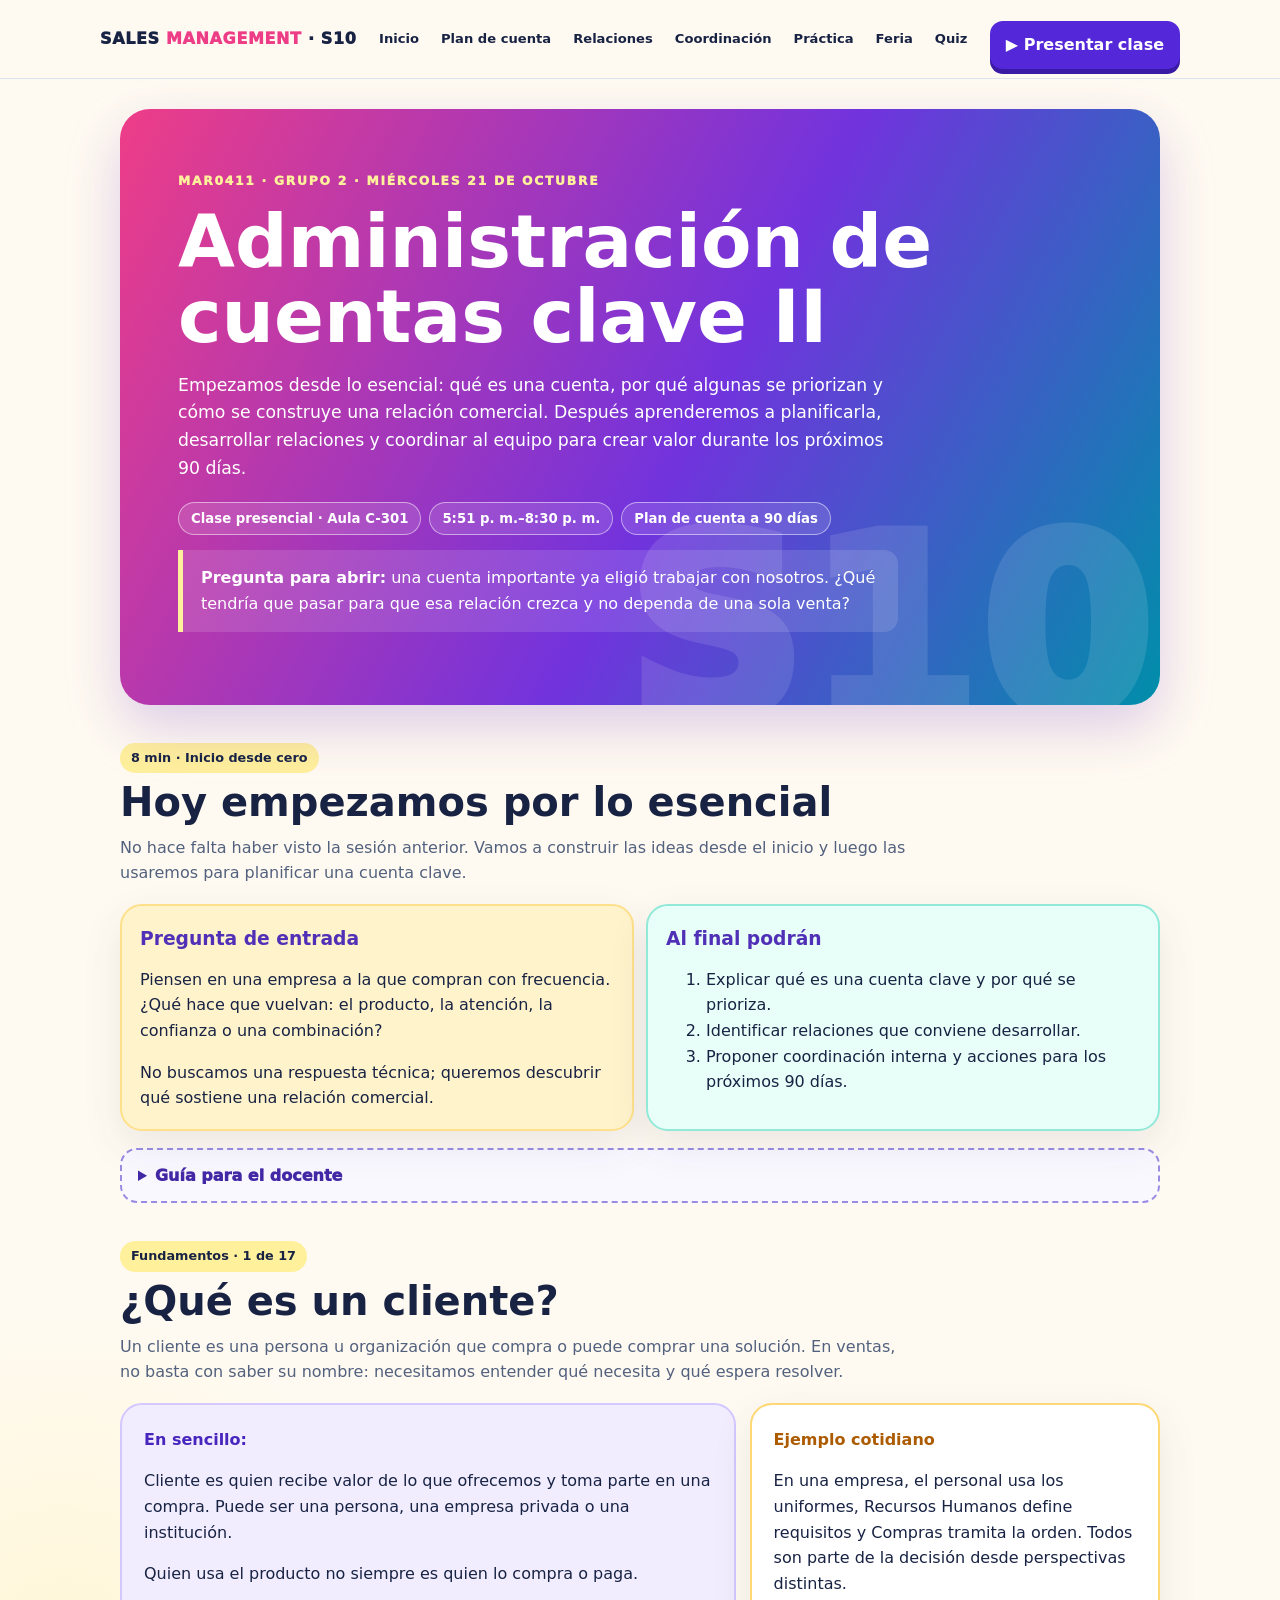
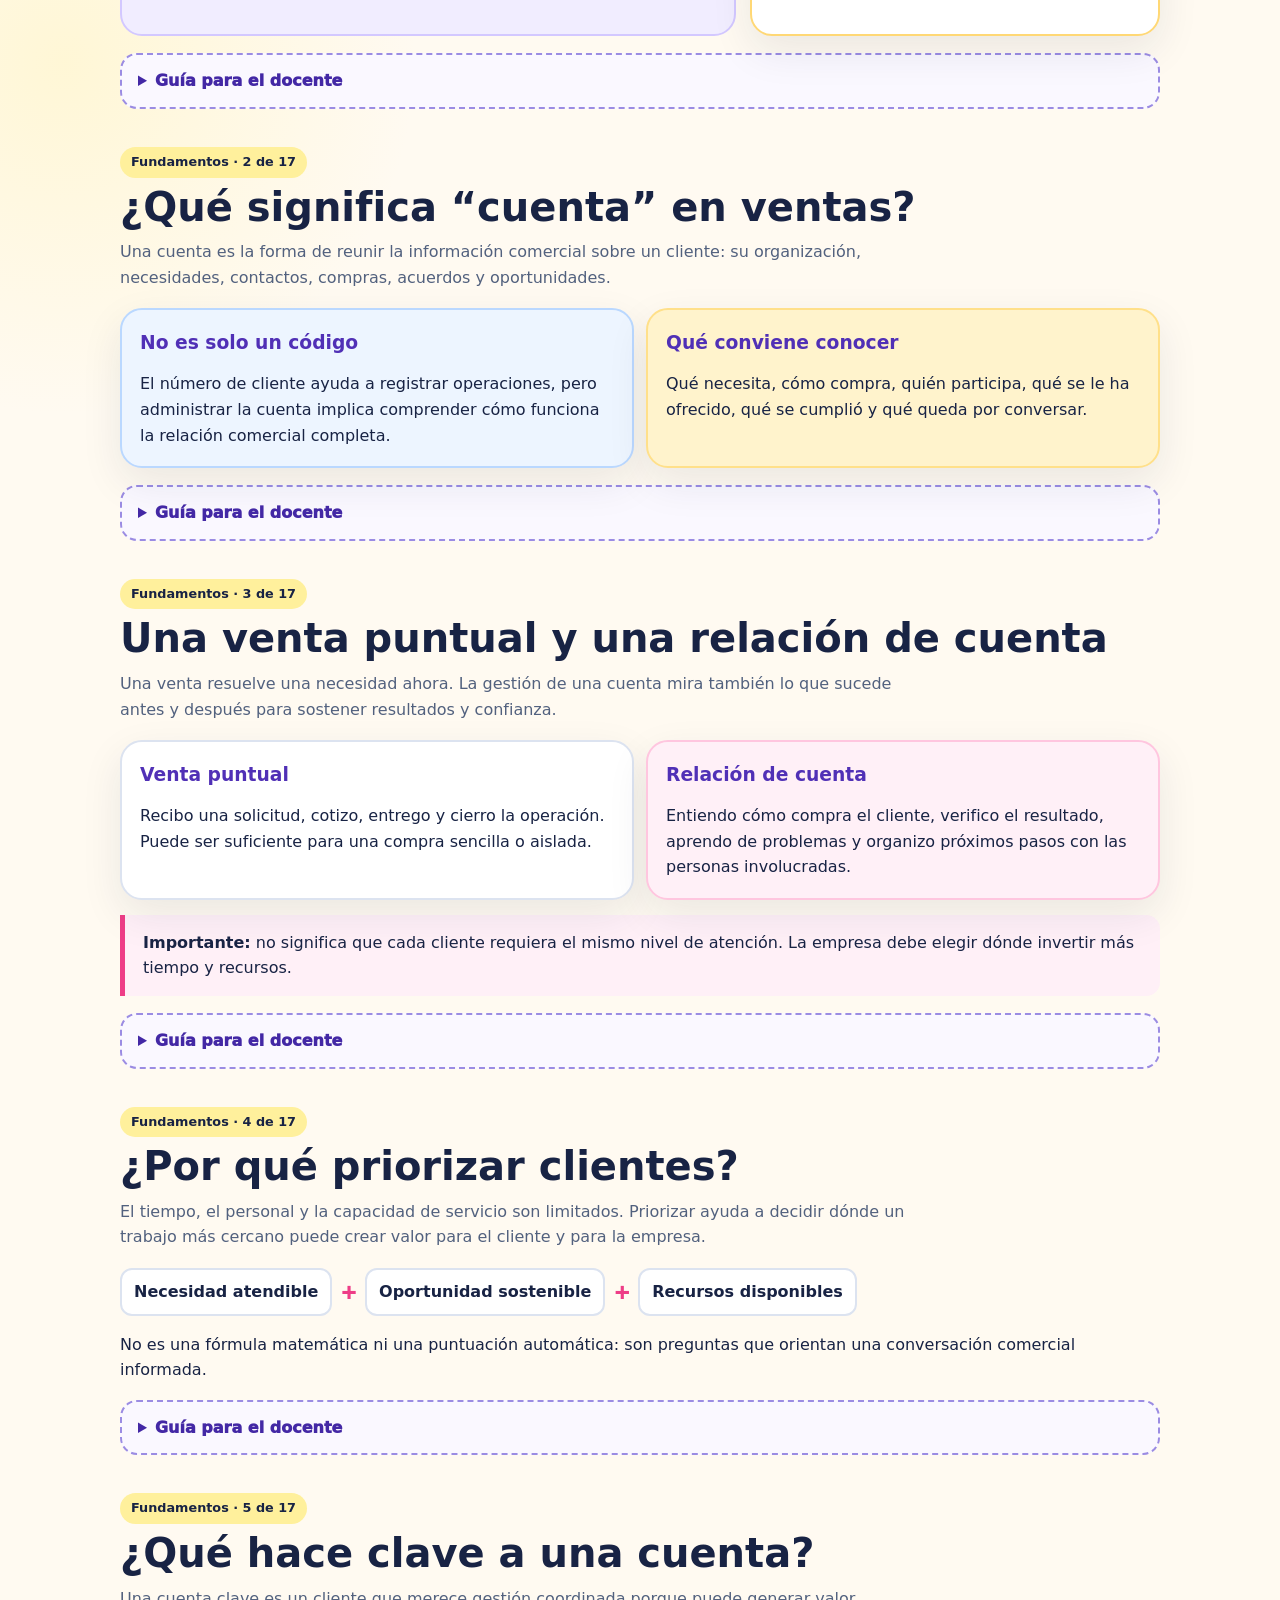
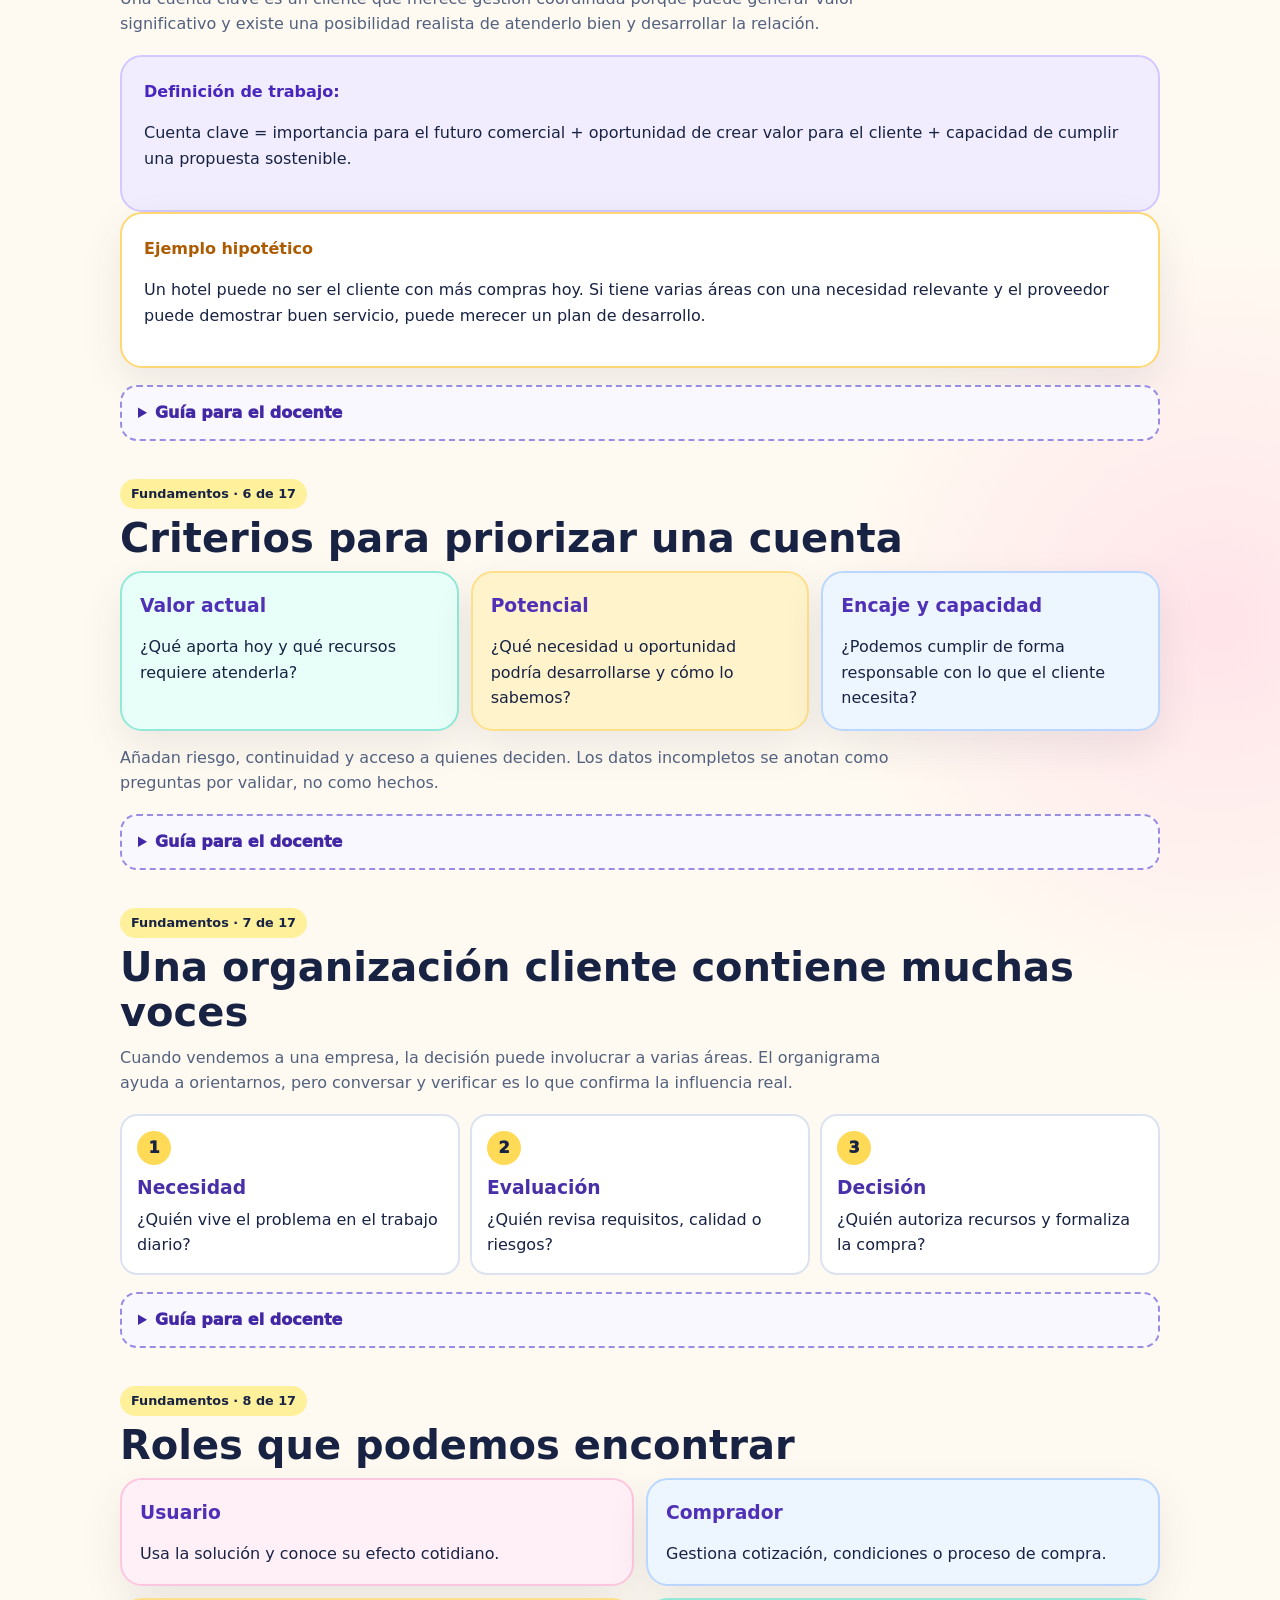
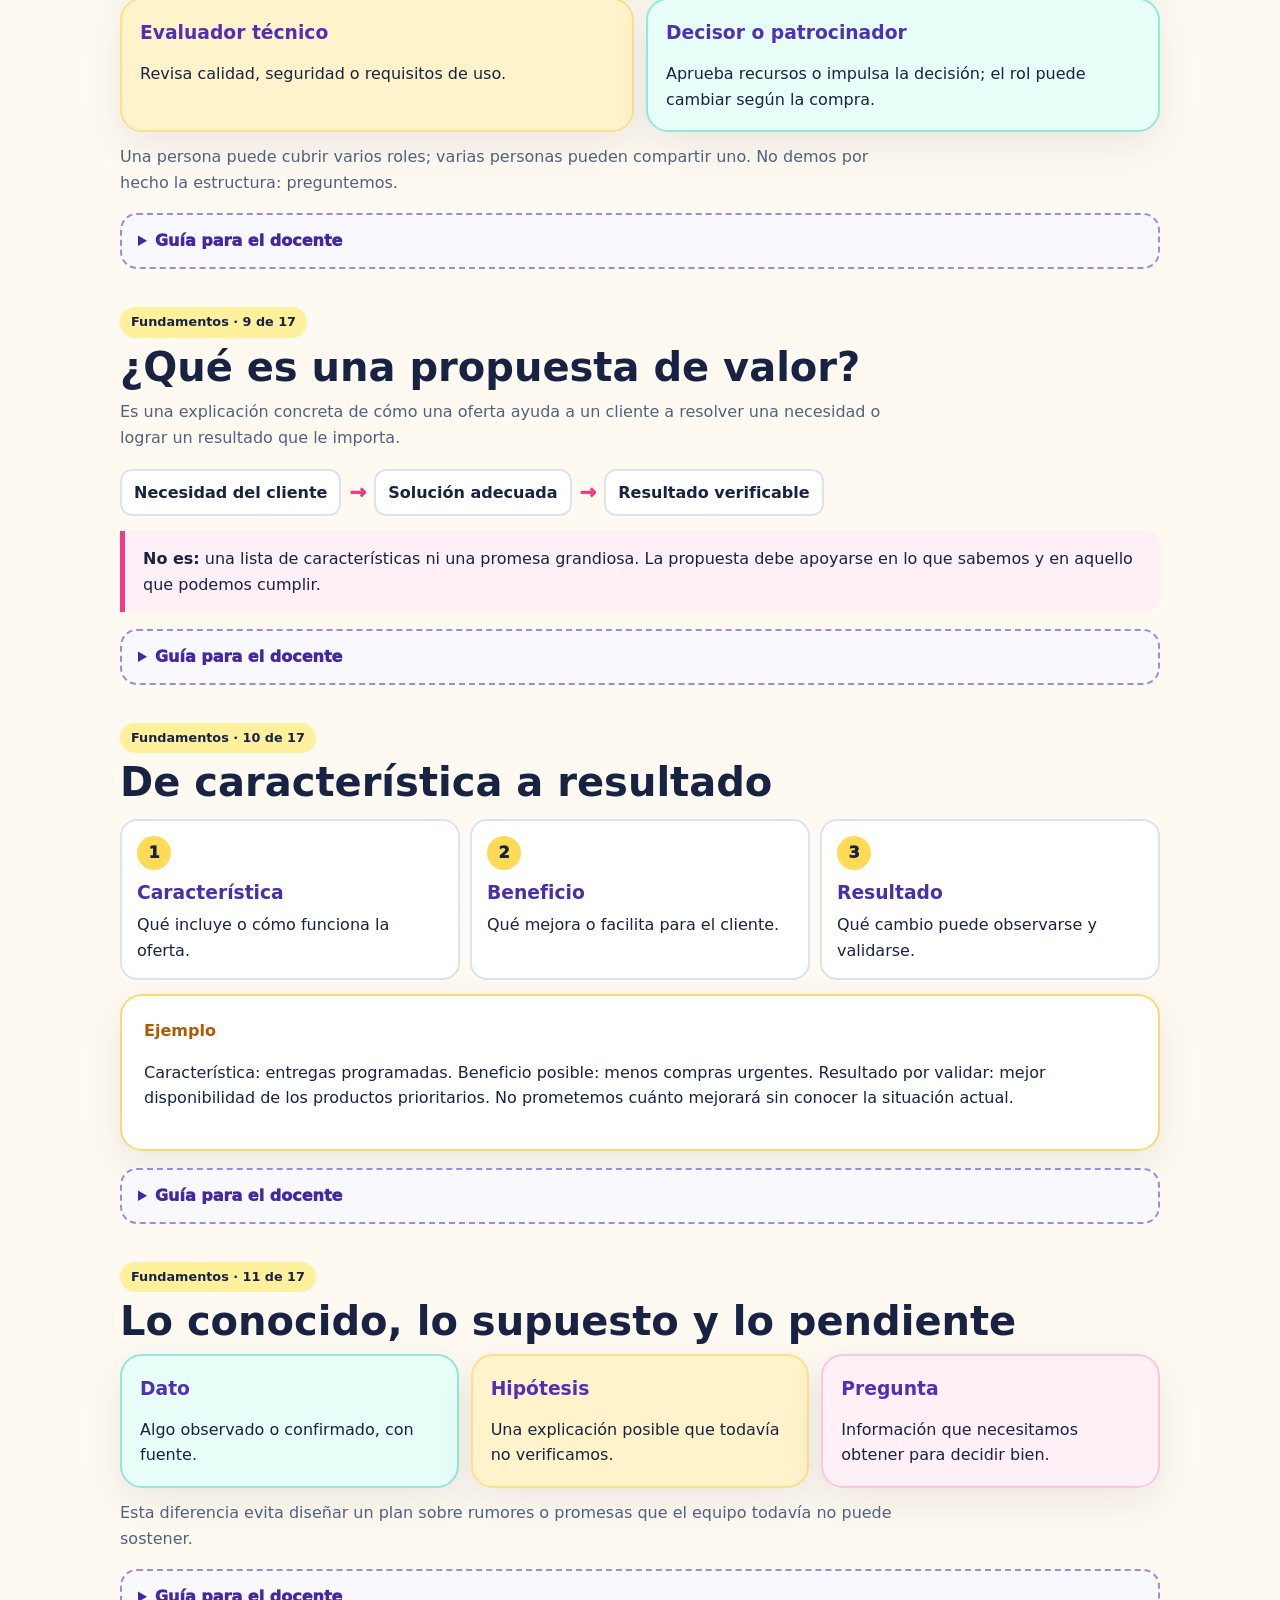
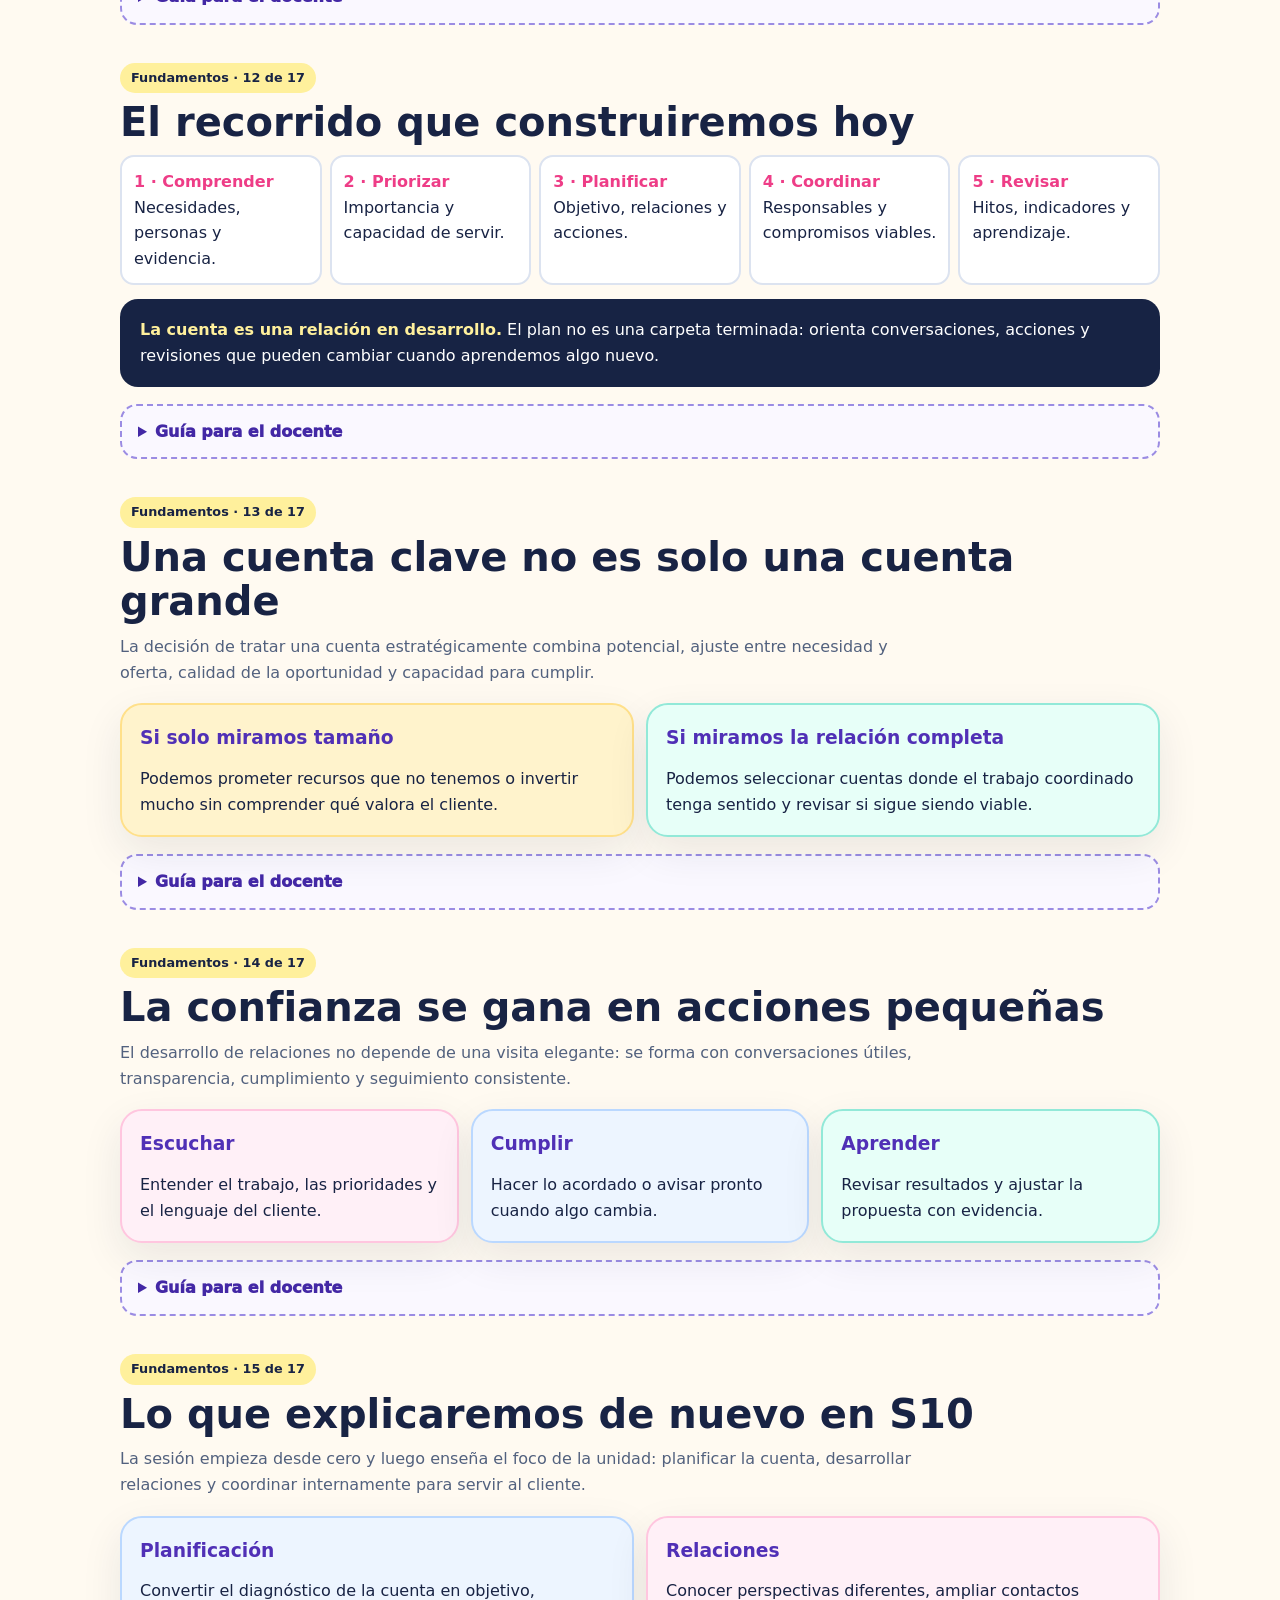
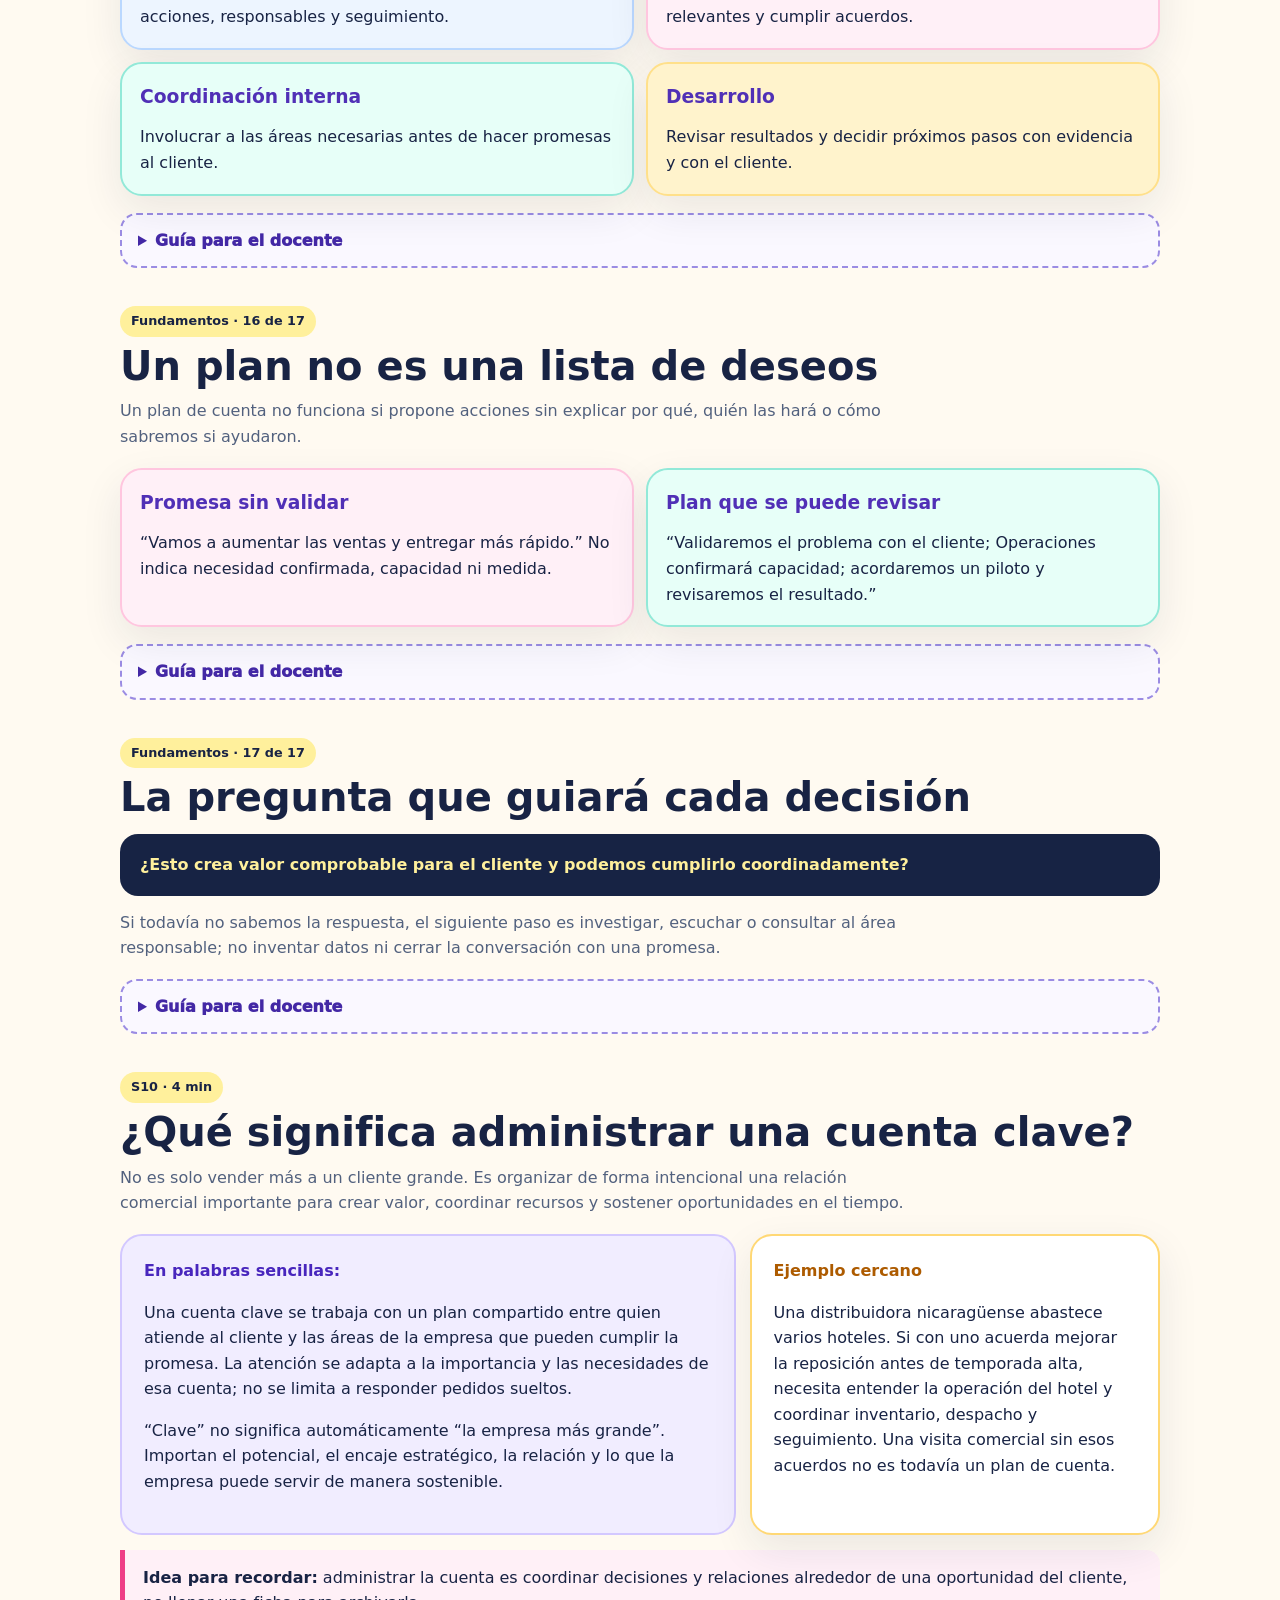
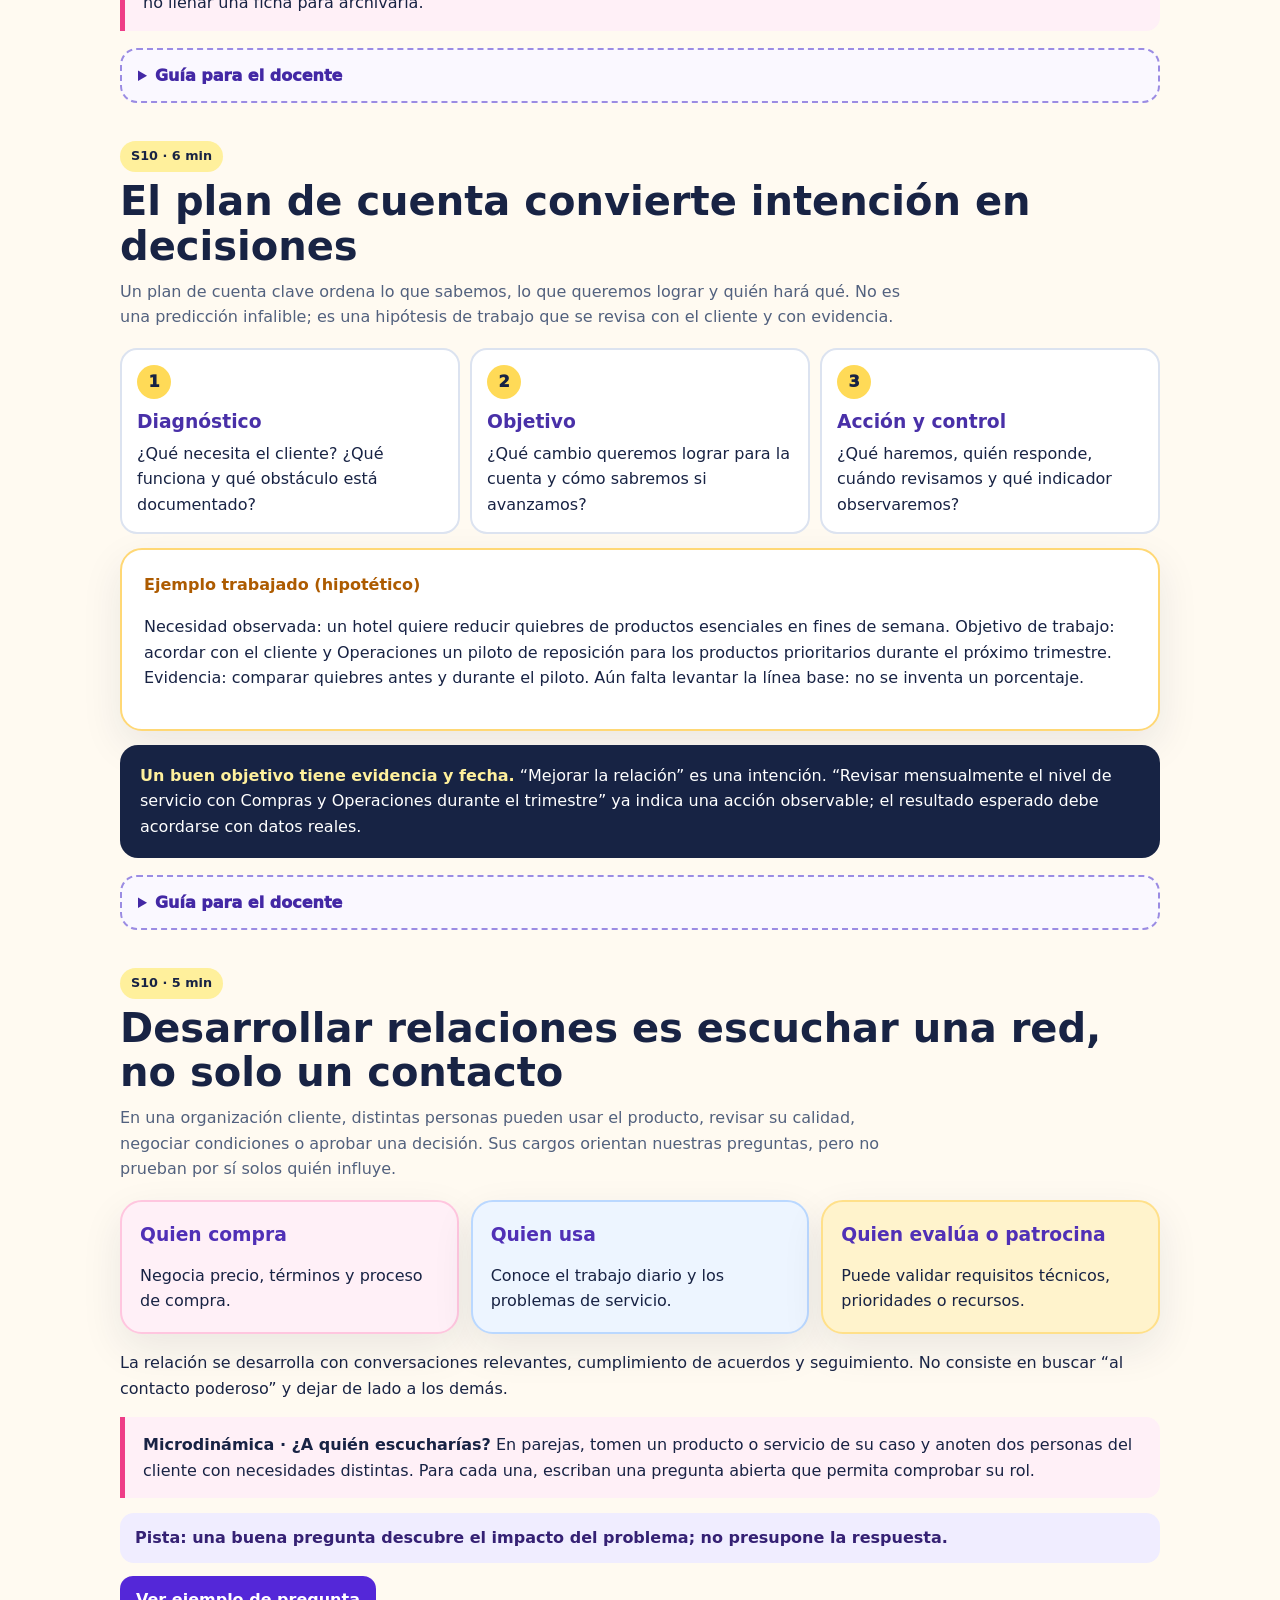
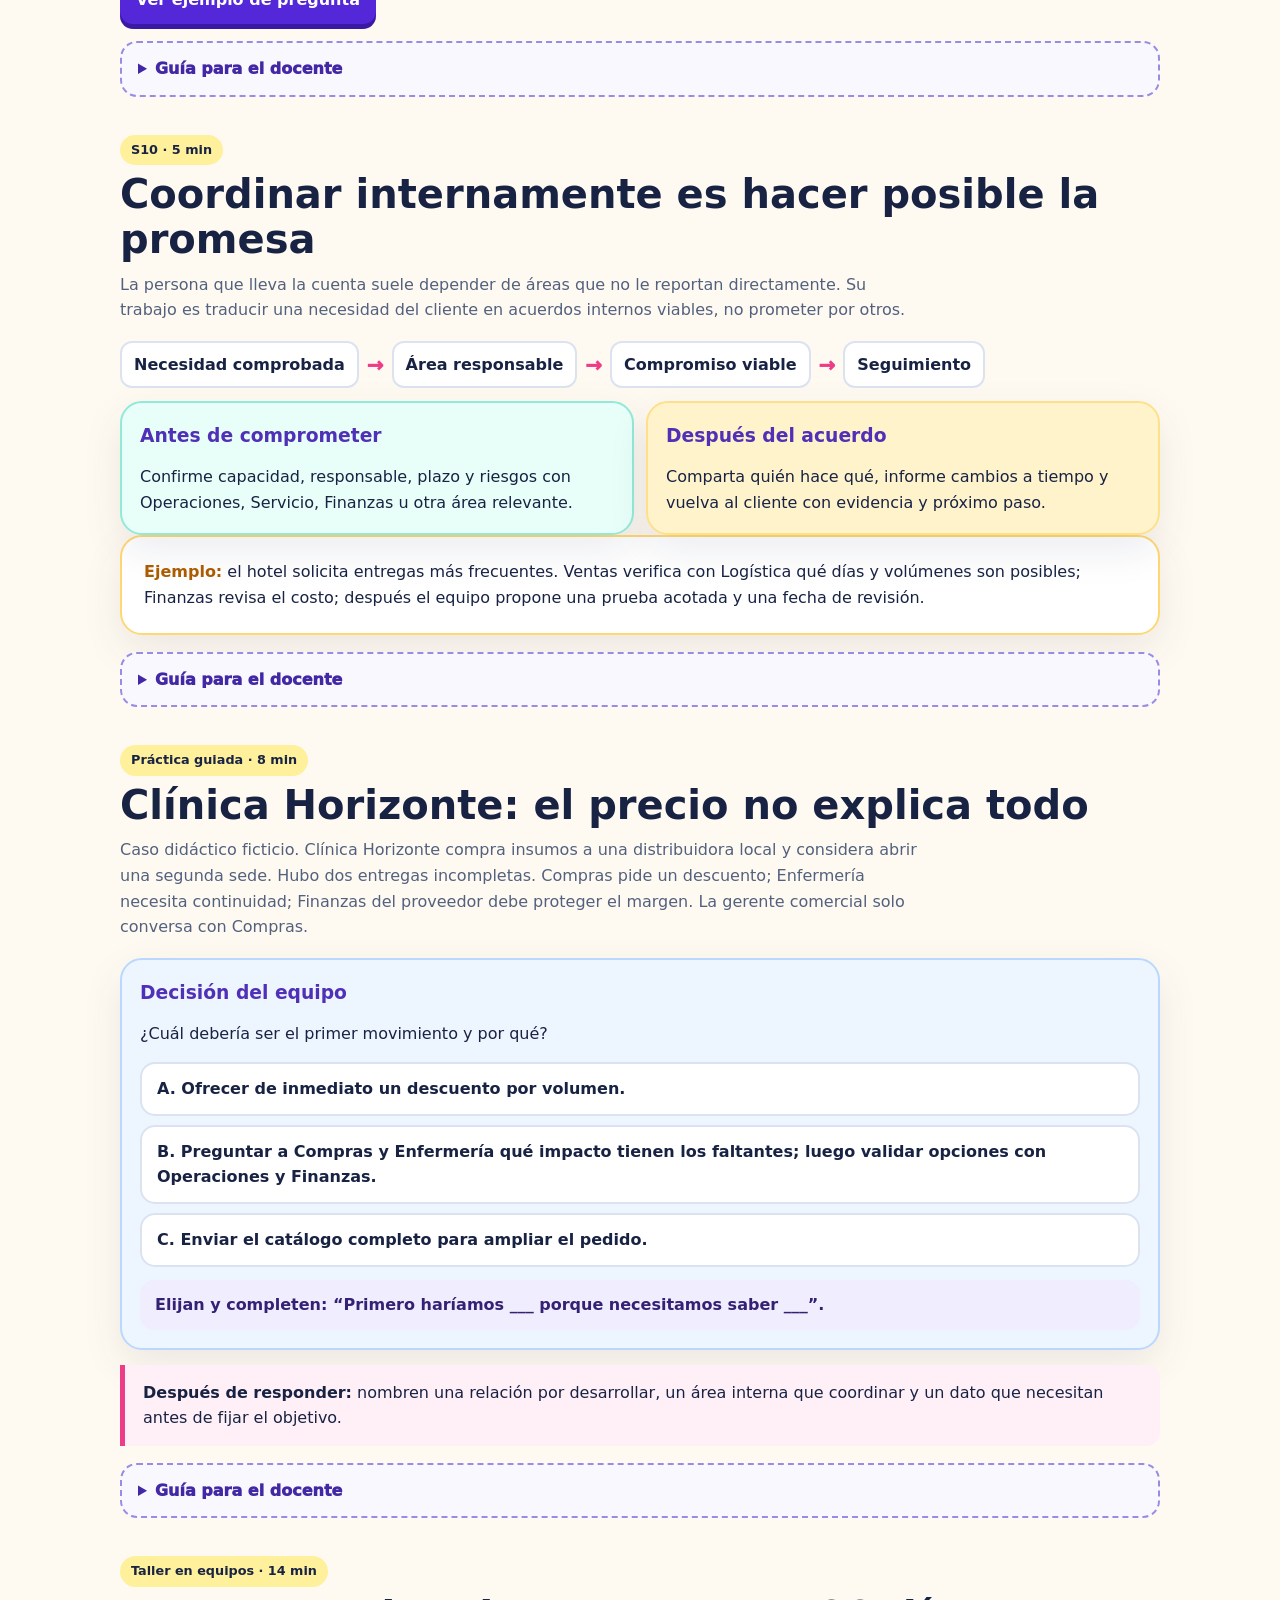
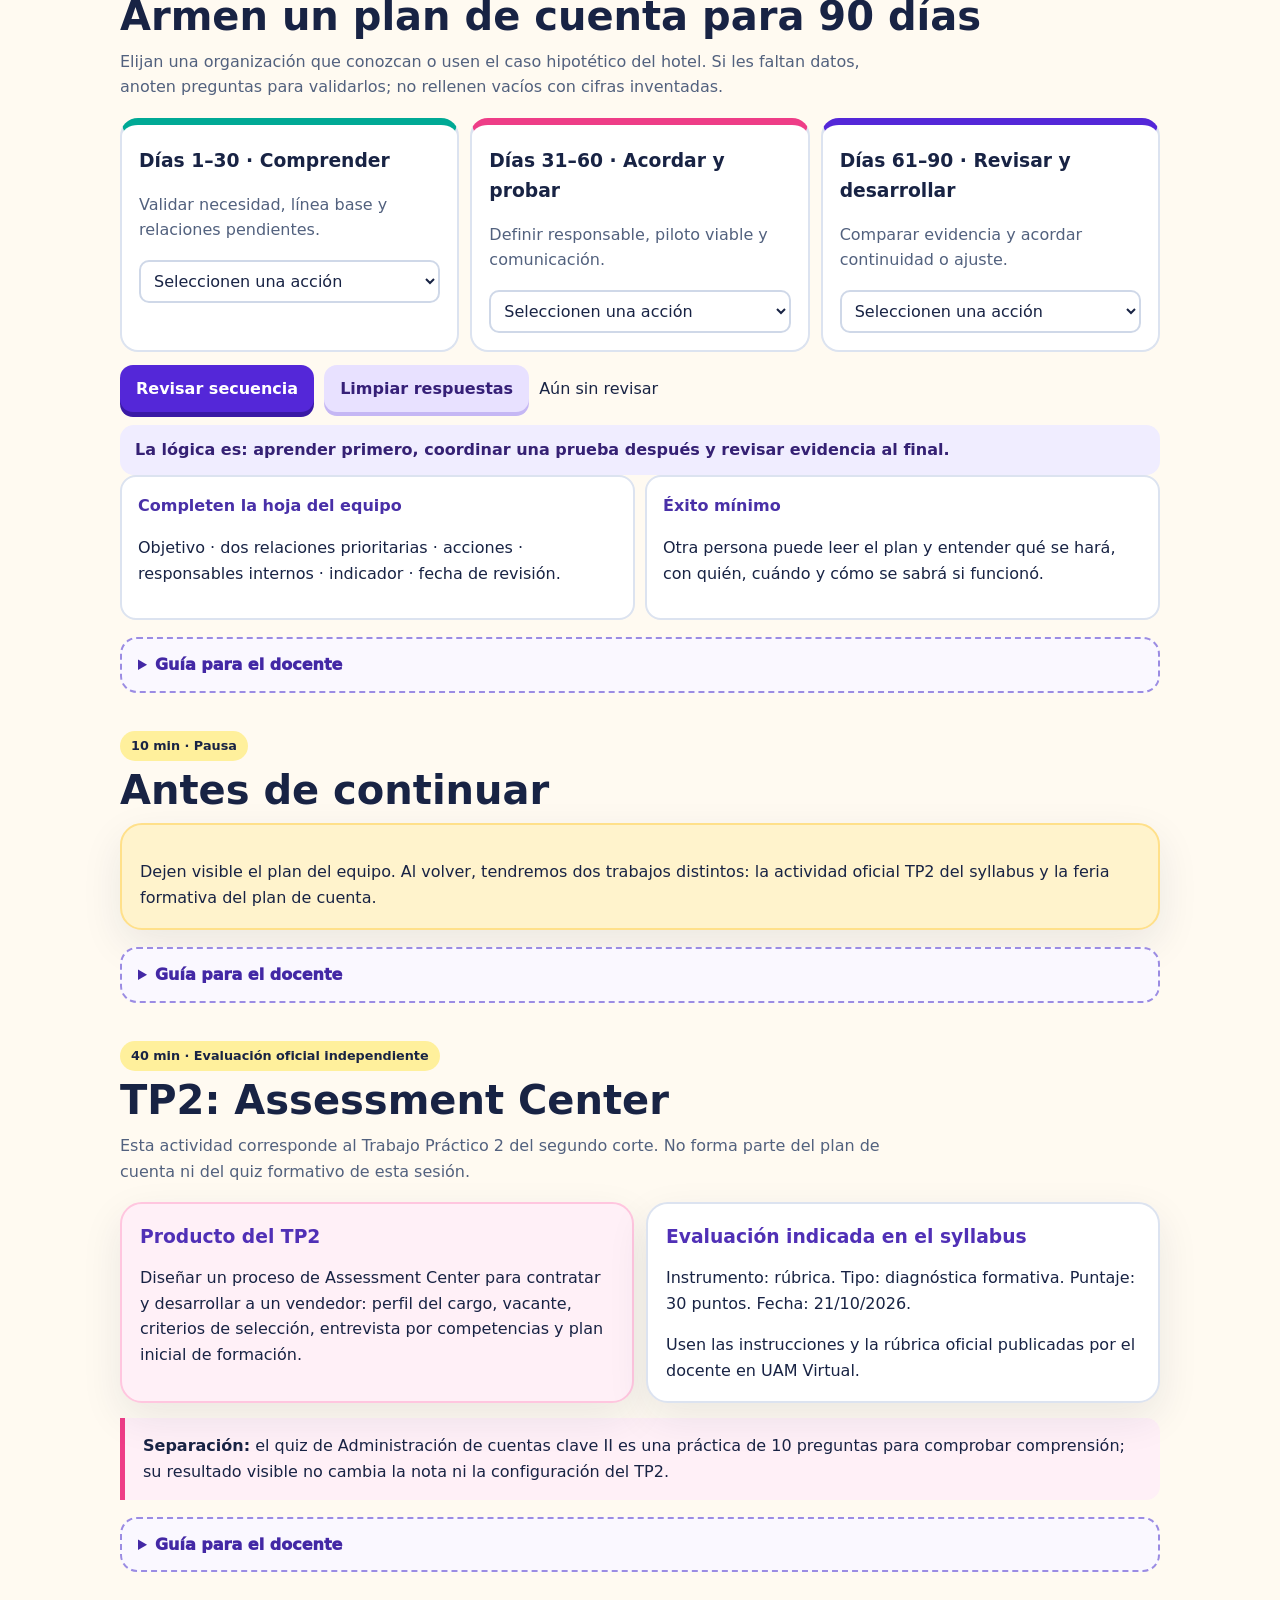
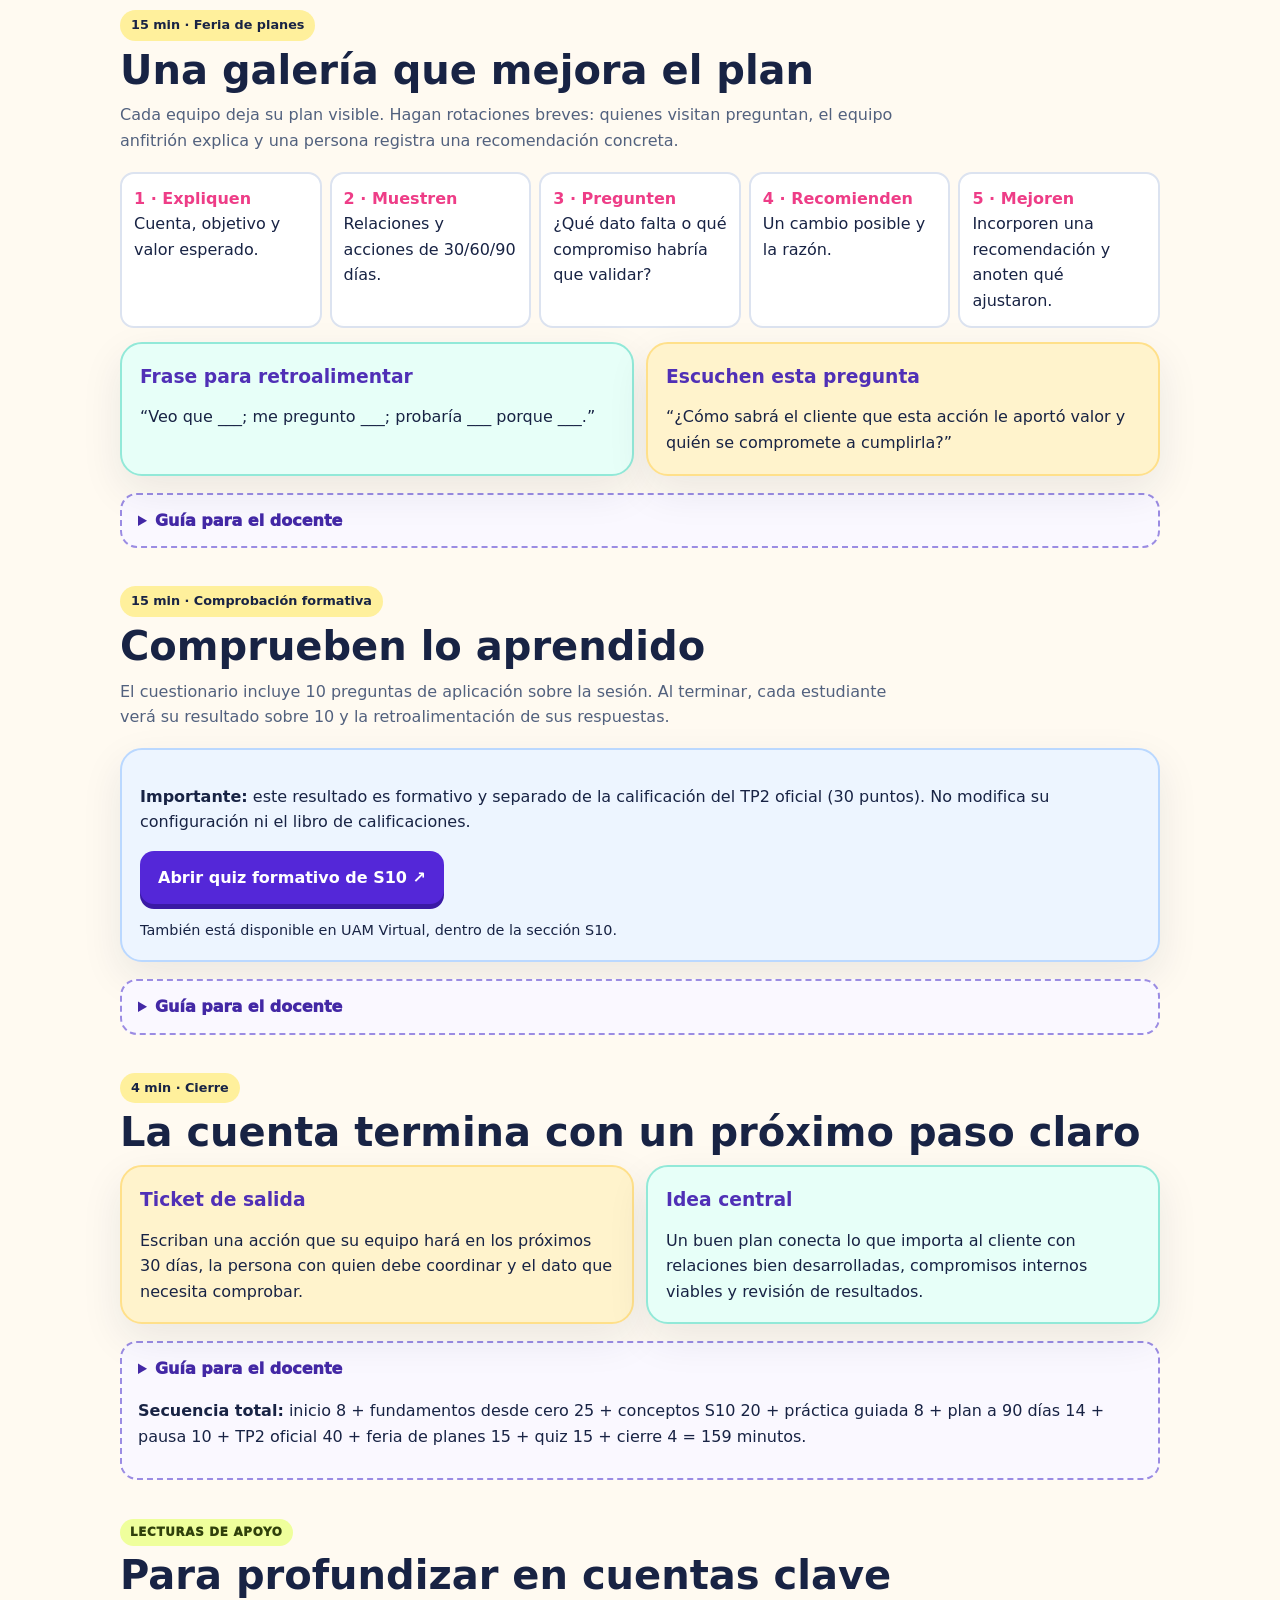
==== commit cbbc2007: "Rebuild S10 from foundations in 30 slides" ====
--- a/s10/mision-90-dias.html
+++ b/s10/mision-90-dias.html
@@ -12,39 +12,1119 @@
 </head>
 <body>
 <a class="skip" href="#contenido">Saltar al contenido</a>
-<header class="top"><div class="topin"><div class="brand">SALES <i>MANAGEMENT</i> · S10</div><nav aria-label="Navegación de la sesión"><a href="#apertura">Inicio</a><a href="#plan">Plan de cuenta</a><a href="#relaciones">Relaciones</a><a href="#coordinacion">Coordinación</a><a href="#practica">Práctica</a><a href="#feria">Feria</a><a href="#quiz">Quiz</a></nav><button class="btn mode-button" id="presentation-start" type="button">▶ Presentar clase</button></div></header>
+<header class="top">
+<div class="topin">
+<div class="brand">SALES <i>MANAGEMENT</i> · S10</div>
+<nav aria-label="Navegación de la sesión">
+<a href="#apertura">Inicio</a>
+<a href="#plan">Plan de cuenta</a>
+<a href="#relaciones">Relaciones</a>
+<a href="#coordinacion">Coordinación</a>
+<a href="#practica">Práctica</a>
+<a href="#feria">Feria</a>
+<a href="#quiz">Quiz</a>
+</nav>
+<button class="btn mode-button" id="presentation-start" type="button">▶ Presentar clase</button>
+</div>
+</header>
 <main id="contenido" class="wrap">
-<header class="hero slide" id="inicio"><span class="eyebrow">MAR0411 · Grupo 2 · Miércoles 21 de octubre</span><h1>Administración de cuentas clave II</h1><p>Hoy vamos a pasar de reconocer una cuenta estratégica a decidir cómo desarrollarla. Veremos cómo se construye un plan útil, cómo se cuidan relaciones distintas y cómo se coordina el trabajo dentro de nuestra propia empresa.</p><div class="chips"><span>Clase presencial · Aula C-301</span><span>5:51 p. m.–8:30 p. m.</span><span>Plan de cuenta a 90 días</span></div><div class="rule" style="background:#ffffff20;border-color:#fff09c;color:#fff;max-width:720px"><strong>Pregunta para abrir:</strong> una cuenta importante ya eligió trabajar con nosotros. ¿Qué tendría que pasar para que esa relación crezca y no dependa de una sola venta?</div></header>
-
-<section class="section slide" id="apertura"><span class="timebox">10 min · Recuperar S9</span><h2>Empezamos desde la cuenta que ya eligieron</h2><p class="lead">En S9 clasificaron cuentas, identificaron actores y formularon una propuesta de valor. S10 no comienza desde cero: usa esa ficha para decidir el siguiente paso.</p><div class="grid two"><article class="card sun"><h3>Recuperen tres cosas</h3><ol><li>¿Por qué su organización merece atención estratégica?</li><li>¿Qué necesidad del cliente priorizaron?</li><li>¿Con quién conversaron y a quién todavía les falta escuchar?</li></ol></article><article class="card teal"><h3>Meta de hoy</h3><p>Al terminar, cada equipo tendrá un primer plan de cuenta: un objetivo, relaciones que debe desarrollar, acciones coordinadas, responsables e hitos de 30, 60 y 90 días.</p></article></div><aside class="teacher"><details><summary>Guía para el docente</summary><div class="notes"><p><b>Explique:</b> S9 ayudó a seleccionar y entender la cuenta; hoy se convierte ese diagnóstico en una ruta de trabajo.</p><p><b>Ejemplo:</b> si el equipo eligió una cadena de hoteles, retome la necesidad que identificó, sin dar por cierto ningún dato que no haya investigado.</p><p><b>Pregunte:</b> “¿Qué aprendimos de esta cuenta y qué dato todavía es una suposición?”</p><p><b>Respuesta/pista:</b> deben separar evidencia de hipótesis y nombrar una pregunta pendiente.</p><p><b>Conecte:</b> para organizar las respuestas pendientes, primero aclaremos qué hace que una cuenta requiera administración estratégica.</p></div></details></aside></section>
-
-<section class="section slide" id="concepto"><span class="timebox">Explicación · 4 min</span><h2>¿Qué significa administrar una cuenta clave?</h2><p class="lead">No es solo vender más a un cliente grande. Es organizar de forma intencional una relación comercial importante para crear valor, coordinar recursos y sostener oportunidades en el tiempo.</p><div class="explain"><div class="definition"><strong>En palabras sencillas:</strong><p>Una cuenta clave se trabaja con un plan compartido entre quien atiende al cliente y las áreas de la empresa que pueden cumplir la promesa. La atención se adapta a la importancia y las necesidades de esa cuenta; no se limita a responder pedidos sueltos.</p><p>“Clave” no significa automáticamente “la empresa más grande”. Importan el potencial, el encaje estratégico, la relación y lo que la empresa puede servir de manera sostenible.</p></div><div class="example"><b>Ejemplo cercano</b><p>Una distribuidora nicaragüense abastece varios hoteles. Si con uno acuerda mejorar la reposición antes de temporada alta, necesita entender la operación del hotel y coordinar inventario, despacho y seguimiento. Una visita comercial sin esos acuerdos no es todavía un plan de cuenta.</p></div></div><div class="rule"><b>Idea para recordar:</b> administrar la cuenta es coordinar decisiones y relaciones alrededor de una oportunidad del cliente, no llenar una ficha para archivarla.</div><aside class="teacher"><details><summary>Guía para el docente</summary><div class="notes"><p><b>Explique:</b> compare atención transaccional (resolver un pedido puntual) con gestión de cuenta (entender necesidades, priorizar acciones y coordinar continuidad).</p><p><b>Ejemplo:</b> retome el hotel solo como ejemplo hipotético; pida al grupo que mencione qué áreas tendrían que cumplir una promesa de reposición.</p><p><b>Pregunte:</b> “¿Un cliente que compra mucho siempre es una cuenta clave?”</p><p><b>Respuesta/pista:</b> no necesariamente; hay que valorar potencial, ajuste, costo de atender y capacidad de crear valor.</p><p><b>Conecte:</b> si una cuenta se gestiona de forma deliberada, hace falta una hoja de ruta: el plan de cuenta.</p></div></details></aside></section>
-
-<section class="section slide" id="plan"><span class="timebox">Explicación · 7 min</span><h2>El plan de cuenta convierte intención en decisiones</h2><p class="lead">Un plan de cuenta clave ordena lo que sabemos, lo que queremos lograr y quién hará qué. No es una predicción infalible; es una hipótesis de trabajo que se revisa con el cliente y con evidencia.</p><div class="steps"><article class="step"><span class="num">1</span><h3>Diagnóstico</h3><p>¿Qué necesita el cliente? ¿Qué funciona y qué obstáculo está documentado?</p></article><article class="step"><span class="num">2</span><h3>Objetivo</h3><p>¿Qué cambio queremos lograr para la cuenta y cómo sabremos si avanzamos?</p></article><article class="step"><span class="num">3</span><h3>Acción y control</h3><p>¿Qué haremos, quién responde, cuándo revisamos y qué indicador observaremos?</p></article></div><div class="example"><b>Ejemplo trabajado (hipotético)</b><p>Necesidad observada: un hotel quiere reducir quiebres de productos esenciales en fines de semana. Objetivo de trabajo: acordar con el cliente y Operaciones un piloto de reposición para los productos prioritarios durante el próximo trimestre. Evidencia: comparar quiebres antes y durante el piloto. Aún falta levantar la línea base: no se inventa un porcentaje.</p></div><div class="callout"><strong>Un buen objetivo tiene evidencia y fecha.</strong> “Mejorar la relación” es una intención. “Revisar mensualmente el nivel de servicio con Compras y Operaciones durante el trimestre” ya indica una acción observable; el resultado esperado debe acordarse con datos reales.</div><aside class="teacher"><details><summary>Guía para el docente</summary><div class="notes"><p><b>Explique:</b> el plan articula diagnóstico, objetivo, acciones, responsables, calendario e indicadores; si falta uno, cuesta ejecutar o aprender.</p><p><b>Ejemplo:</b> recorra el ejemplo del hotel: necesidad → objetivo → piloto → evidencia. Aclare que la meta numérica se fija después de conocer la línea base.</p><p><b>Pregunte:</b> “¿Qué diferencia hay entre una meta de ventas y una mejora que también le importe al cliente?”</p><p><b>Respuesta/pista:</b> pueden coincidir, pero el plan debe mostrar valor para el cliente además del resultado comercial del proveedor.</p><p><b>Conecte:</b> para que el plan represente la cuenta completa, debemos entender quién vive, evalúa y decide cada parte del servicio.</p></div></details></aside></section>
-
-<section class="section slide" id="relaciones"><span class="timebox">Explicación + actividad · 8 min</span><h2>Desarrollar relaciones es escuchar una red, no solo un contacto</h2><p class="lead">En una organización cliente, distintas personas pueden usar el producto, revisar su calidad, negociar condiciones o aprobar una decisión. Sus cargos orientan nuestras preguntas, pero no prueban por sí solos quién influye.</p><div class="grid"><article class="card pinkbg"><h3>Quien compra</h3><p>Negocia precio, términos y proceso de compra.</p></article><article class="card bluebg"><h3>Quien usa</h3><p>Conoce el trabajo diario y los problemas de servicio.</p></article><article class="card sun"><h3>Quien evalúa o patrocina</h3><p>Puede validar requisitos técnicos, prioridades o recursos.</p></article></div><p>La relación se desarrolla con conversaciones relevantes, cumplimiento de acuerdos y seguimiento. No consiste en buscar “al contacto poderoso” y dejar de lado a los demás.</p><div class="rule"><b>Microdinámica · ¿A quién escucharías?</b> En parejas, tomen un producto o servicio de su caso y anoten dos personas del cliente con necesidades distintas. Para cada una, escriban una pregunta abierta que permita comprobar su rol.</div><div class="feedback" id="relationship-feedback" role="status" aria-live="polite">Pista: una buena pregunta descubre el impacto del problema; no presupone la respuesta.</div><div class="button-row"><button class="btn" id="relationship-hint" type="button">Ver ejemplo de pregunta</button></div><aside class="teacher"><details><summary>Guía para el docente</summary><div class="notes"><p><b>Explique:</b> un mapa de relaciones recoge funciones, necesidades, influencia y calidad del vínculo. Las categorías son pistas de investigación, no etiquetas permanentes.</p><p><b>Ejemplo:</b> en el caso de un hotel, Compras puede comparar condiciones; recepción puede reportar cuándo falta un insumo; Operaciones valida si el proveedor puede cumplir.</p><p><b>Pregunte:</b> “¿Qué le preguntarían a quien usa el servicio y qué a quien negocia?”</p><p><b>Respuesta/pista:</b> al usuario: “¿Qué ocurre cuando falta y cómo lo resuelven?”; a Compras: “¿Qué criterios y personas participan para renovar o ampliar el acuerdo?”</p><p><b>Conecte:</b> escuchar varias perspectivas puede generar compromisos distintos; ahora veamos cómo alinearlos dentro de nuestra empresa.</p></div></details></aside></section>
-
-<section class="section slide" id="coordinacion"><span class="timebox">Explicación · 6 min</span><h2>Coordinar internamente es hacer posible la promesa</h2><p class="lead">La persona que lleva la cuenta suele depender de áreas que no le reportan directamente. Su trabajo es traducir una necesidad del cliente en acuerdos internos viables, no prometer por otros.</p><div class="formula" aria-label="Secuencia de coordinación"><span>Necesidad comprobada</span><i>→</i><span>Área responsable</span><i>→</i><span>Compromiso viable</span><i>→</i><span>Seguimiento</span></div><div class="grid two"><article class="card teal"><h3>Antes de comprometer</h3><p>Confirme capacidad, responsable, plazo y riesgos con Operaciones, Servicio, Finanzas u otra área relevante.</p></article><article class="card sun"><h3>Después del acuerdo</h3><p>Comparta quién hace qué, informe cambios a tiempo y vuelva al cliente con evidencia y próximo paso.</p></article></div><div class="example"><b>Ejemplo:</b> el hotel solicita entregas más frecuentes. Ventas verifica con Logística qué días y volúmenes son posibles; Finanzas revisa el costo; después el equipo propone una prueba acotada y una fecha de revisión.</div><aside class="teacher"><details><summary>Guía para el docente</summary><div class="notes"><p><b>Explique:</b> coordinación interna conecta el plan externo con capacidades reales. La persona responsable de cuenta moviliza información, acuerdos y seguimiento entre áreas.</p><p><b>Ejemplo:</b> escriba en pizarra “cliente pide reposición frecuente”. Pregunte quién debe validar operación, costo y comunicación antes de decir sí.</p><p><b>Pregunte:</b> “¿Qué riesgo tiene prometer primero y preguntar a Operaciones después?”</p><p><b>Respuesta/pista:</b> incumplimiento, costo no previsto y pérdida de confianza; conviene validar alcance y condiciones.</p><p><b>Conecte:</b> ya tenemos las piezas del plan. Probémoslas con un caso y detectemos qué decisión conviene tomar primero.</p></div></details></aside></section>
-
-<section class="section slide" id="practica"><span class="timebox">Práctica guiada · 10 min</span><h2>Clínica Horizonte: el precio no explica todo</h2><p class="lead">Caso didáctico ficticio. Clínica Horizonte compra insumos a una distribuidora local y considera abrir una segunda sede. Hubo dos entregas incompletas. Compras pide un descuento; Enfermería necesita continuidad; Finanzas del proveedor debe proteger el margen. La gerente comercial solo conversa con Compras.</p><div class="card bluebg"><h3>Decisión del equipo</h3><p>¿Cuál debería ser el primer movimiento y por qué?</p><div class="choices" role="group" aria-label="Seleccionar primer movimiento"><button class="choice" data-choice="a" aria-pressed="false">A. Ofrecer de inmediato un descuento por volumen.</button><button class="choice" data-choice="b" aria-pressed="false">B. Preguntar a Compras y Enfermería qué impacto tienen los faltantes; luego validar opciones con Operaciones y Finanzas.</button><button class="choice" data-choice="c" aria-pressed="false">C. Enviar el catálogo completo para ampliar el pedido.</button></div><div id="case-feedback" class="feedback" role="status" aria-live="polite">Elijan y completen: “Primero haríamos ___ porque necesitamos saber ___”.</div></div><div class="rule"><b>Después de responder:</b> nombren una relación por desarrollar, un área interna que coordinar y un dato que necesitan antes de fijar el objetivo.</div><aside class="teacher"><details><summary>Guía para el docente</summary><div class="notes"><p><b>Explique:</b> el caso reúne los tres conceptos: planificación, relaciones y coordinación interna.</p><p><b>Ejemplo:</b> la opción B diagnostica antes de ofertar; permite saber si el descuento atiende la causa y qué puede cumplir la empresa.</p><p><b>Pregunte:</b> “¿Qué evidencia pedirían y a quién?”</p><p><b>Respuesta/pista:</b> cuándo y qué faltó, impacto para el área usuaria, frecuencia, costo/viabilidad y responsables. La B es el mejor primer paso; después podrían negociar precio si los datos lo justifican.</p><p><b>Conecte:</b> conviertan diagnóstico y actores en acciones con calendario: esa es la tarea del plan a 90 días.</p></div></details></aside></section>
-
-<section class="section slide" id="sprint"><span class="timebox">Taller en equipos · 20 min</span><h2>Armen un plan de cuenta para 90 días</h2><p class="lead">Usen la cuenta trabajada en S9. Si les faltan datos, anoten preguntas para validarlos; no rellenen vacíos con cifras inventadas.</p><div class="timeline"><article class="phase"><h3>Días 1–30 · Comprender</h3><p>Validar necesidad, línea base y relaciones pendientes.</p><select id="d30" aria-label="Acción del primer mes"><option value="">Seleccionen una acción</option><option value="validar">Conversar con dos áreas del cliente y confirmar el problema.</option><option value="descuento">Ofrecer rebaja sin entender el impacto.</option><option value="prometer">Garantizar una mejora sin consultar capacidades.</option></select></article><article class="phase"><h3>Días 31–60 · Acordar y probar</h3><p>Definir responsable, piloto viable y comunicación.</p><select id="d60" aria-label="Acción del segundo mes"><option value="">Seleccionen una acción</option><option value="piloto">Acordar una prueba con el cliente y las áreas internas responsables.</option><option value="esperar">Esperar a que el cliente vuelva a reclamar.</option><option value="aislar">Dejar toda la tarea a Ventas, sin responsable operativo.</option></select></article><article class="phase"><h3>Días 61–90 · Revisar y desarrollar</h3><p>Comparar evidencia y acordar continuidad o ajuste.</p><select id="d90" aria-label="Acción del tercer mes"><option value="">Seleccionen una acción</option><option value="revision">Revisar el indicador acordado con el cliente y decidir el siguiente paso.</option><option value="ventas">Medir solo las ventas, ignorando el objetivo del cliente.</option><option value="cerrar">Cerrar el plan sin registrar aprendizajes.</option></select></article></div><div class="button-row"><button class="btn" id="check-plan" type="button">Revisar secuencia</button><button class="btn alt" id="clear-plan" type="button">Limpiar respuestas</button><span id="plan-score" aria-live="polite">Aún sin revisar</span></div><div id="plan-feedback" class="feedback" role="status" aria-live="polite">La lógica es: aprender primero, coordinar una prueba después y revisar evidencia al final.</div><div class="plan-grid"><article><b>Completen la hoja del equipo</b><p>Objetivo · dos relaciones prioritarias · acciones · responsables internos · indicador · fecha de revisión.</p></article><article><b>Éxito mínimo</b><p>Otra persona puede leer el plan y entender qué se hará, con quién, cuándo y cómo se sabrá si funcionó.</p></article></div><aside class="teacher"><details><summary>Guía para el docente</summary><div class="notes"><p><b>Explique:</b> el horizonte de 90 días ordena acciones; no obliga a que todo resultado ocurra exactamente en esa fecha. Cada equipo debe ajustar hitos a su cuenta.</p><p><b>Ejemplo:</b> hotel: validar faltantes → probar reposición acordada → revisar quiebres y costos con el cliente. Usar una línea base real cuando exista.</p><p><b>Pregunte:</b> “¿Qué persona será responsable y qué indicador refleja valor para el cliente?”</p><p><b>Respuesta/pista:</b> responsable con nombre/área y acción observable; el indicador depende del problema, por ejemplo cumplimiento de entregas si eso se validó.</p><p><b>Conecte:</b> pongan a prueba el plan con preguntas de otros equipos; una recomendación concreta suele mostrar lo que no habíamos visto.</p></div></details></aside></section>
-
-<section class="section slide" id="pausa"><span class="timebox">10 min · Pausa</span><h2>Antes de continuar</h2><div class="card sun"><p>Dejen visible el plan del equipo. Al volver, tendremos dos trabajos distintos: la actividad oficial TP2 del syllabus y la feria formativa del plan de cuenta.</p></div><aside class="teacher"><details><summary>Guía para el docente</summary><div class="notes"><p><b>Explique:</b> haga una transición y cuide que los equipos conserven la hoja de trabajo.</p><p><b>Ejemplo:</b> pida que cada equipo deje señalado su objetivo y responsable para retomarlo sin empezar de nuevo.</p><p><b>Pregunte:</b> “¿Qué parte de su plan no quieren perder al regresar?”</p><p><b>Respuesta/pista:</b> objetivo, relación prioritaria, responsable o dato por validar.</p><p><b>Conecte:</b> el TP2 de hoy evalúa otra competencia del curso; después retomaremos las cuentas para la feria.</p></div></details></aside></section>
-
-<section class="section slide" id="tp2"><span class="timebox">40 min · Evaluación oficial independiente</span><h2>TP2: Assessment Center</h2><p class="lead">Esta actividad corresponde al Trabajo Práctico 2 del segundo corte. No forma parte del plan de cuenta ni del quiz formativo de esta sesión.</p><div class="grid two"><article class="card pinkbg"><h3>Producto del TP2</h3><p>Diseñar un proceso de Assessment Center para contratar y desarrollar a un vendedor: perfil del cargo, vacante, criterios de selección, entrevista por competencias y plan inicial de formación.</p></article><article class="card"><h3>Evaluación indicada en el syllabus</h3><p>Instrumento: rúbrica. Tipo: diagnóstica formativa. Puntaje: 30 puntos. Fecha: 21/10/2026.</p><p>Usen las instrucciones y la rúbrica oficial publicadas por el docente en UAM Virtual.</p></article></div><div class="rule"><b>Separación:</b> el quiz de Administración de cuentas clave II es una práctica de 10 preguntas para comprobar comprensión; su resultado visible no cambia la nota ni la configuración del TP2.</div><aside class="teacher"><details><summary>Guía para el docente</summary><div class="notes"><p><b>Explique:</b> conecte el TP2 con selección y desarrollo de vendedores; no lo mezcle con los criterios del plan de cuenta.</p><p><b>Ejemplo:</b> solicite que contrasten una competencia declarada con una actividad de selección que realmente permita observarla.</p><p><b>Pregunte:</b> “¿Qué evidencia muestra que una persona domina la competencia que el perfil solicita?”</p><p><b>Respuesta/pista:</b> conducta observable en entrevista o ejercicio, valorada con un criterio de la rúbrica.</p><p><b>Conecte:</b> al cerrar el trabajo oficial, volveremos a los planes de cuenta para recibir retroalimentación entre equipos.</p></div></details></aside></section>
-
-<section class="section slide" id="feria"><span class="timebox">25 min · Feria de planes</span><h2>Una galería que mejora el plan</h2><p class="lead">Cada equipo deja su plan visible. Hagan rotaciones breves: quienes visitan preguntan, el equipo anfitrión explica y una persona registra una recomendación concreta.</p><div class="sequence"><div><b>1 · Expliquen</b>Cuenta, objetivo y valor esperado.</div><div><b>2 · Muestren</b>Relaciones y acciones de 30/60/90 días.</div><div><b>3 · Pregunten</b>¿Qué dato falta o qué compromiso habría que validar?</div><div><b>4 · Recomienden</b>Un cambio posible y la razón.</div><div><b>5 · Mejoren</b>Incorporen una recomendación y anoten qué ajustaron.</div></div><div class="grid two" style="margin-top:14px"><article class="card teal"><h3>Frase para retroalimentar</h3><p>“Veo que ___; me pregunto ___; probaría ___ porque ___.”</p></article><article class="card sun"><h3>Escuchen esta pregunta</h3><p>“¿Cómo sabrá el cliente que esta acción le aportó valor y quién se compromete a cumplirla?”</p></article></div><aside class="teacher"><details><summary>Guía para el docente</summary><div class="notes"><p><b>Explique:</b> la feria no es un concurso de diseño; es una revisión profesional de la lógica, la viabilidad y el valor del plan.</p><p><b>Ejemplo:</b> recomendación accionable: “validaría el indicador con el área usuaria antes de fijar la meta”, no “se ve bien”.</p><p><b>Pregunte:</b> “¿Qué sugerencia cambiará el plan y por qué?”</p><p><b>Respuesta/pista:</b> una mejora específica de objetivo, actores, coordinación, calendario o indicador.</p><p><b>Conecte:</b> cerremos verificando qué conceptos pueden aplicar sin tener esta página delante.</p></div></details></aside></section>
-
-<section class="section slide" id="quiz"><span class="timebox">15 min · Comprobación formativa</span><h2>Comprueben lo aprendido</h2><p class="lead">El cuestionario incluye 10 preguntas de aplicación sobre la sesión. Al terminar, cada estudiante verá su resultado sobre 10 y la retroalimentación de sus respuestas.</p><div class="card bluebg"><p><strong>Importante:</strong> este resultado es formativo y separado de la calificación del TP2 oficial (30 puntos). No modifica su configuración ni el libro de calificaciones.</p><a class="quiz-link" href="https://silviotif89.github.io/sales-management-aula-2026/s10/quiz-formativo.html" target="_blank" rel="noopener">Abrir quiz formativo de S10 ↗</a><p style="font-size:.9rem">También está disponible en UAM Virtual, dentro de la sección S10.</p></div><aside class="teacher"><details><summary>Guía para el docente</summary><div class="notes"><p><b>Explique:</b> el quiz revisa transferencia y comprensión, no sustituye la defensa del plan ni el TP2.</p><p><b>Ejemplo:</b> antes de abrirlo, que cada estudiante anticipe qué haría si el cliente pide algo que Operaciones aún no validó.</p><p><b>Pregunte:</b> “¿Qué error conceptual corrigió el quiz?”</p><p><b>Respuesta/pista:</b> debe explicar el criterio y aplicarlo a una situación, no limitarse a repetir una opción.</p><p><b>Conecte:</b> el puntaje orienta el repaso final; pidamos ahora un compromiso concreto de seguimiento para la cuenta.</p></div></details></aside></section>
-
-<section class="section slide" id="cierre"><span class="timebox">4 min · Cierre</span><h2>La cuenta termina con un próximo paso claro</h2><div class="grid two"><article class="card sun"><h3>Ticket de salida</h3><p>Escriban una acción que su equipo hará en los próximos 30 días, la persona con quien debe coordinar y el dato que necesita comprobar.</p></article><article class="card teal"><h3>Idea central</h3><p>Un buen plan conecta lo que importa al cliente con relaciones bien desarrolladas, compromisos internos viables y revisión de resultados.</p></article></div><aside class="teacher"><details><summary>Guía para el docente</summary><div class="notes"><p><b>Explique:</b> resuma la cadena: comprender la cuenta → acordar objetivo → desarrollar relaciones → coordinar → revisar.</p><p><b>Ejemplo:</b> “Antes del día 30 validaré con ___ si ___; después confirmaré la viabilidad con ___.”</p><p><b>Pregunte:</b> “¿Cuál será su siguiente conversación real para avanzar el plan?”</p><p><b>Respuesta/pista:</b> debe incluir interlocutor, propósito y próximo paso verificable.</p><p><b>Conecte:</b> enlacen este avance con el Plan de Cuenta Clave que el syllabus solicita más adelante.</p></div></details><p><strong>Secuencia total:</strong> apertura 10 + explicación 25 + práctica guiada 10 + sprint 20 + pausa 10 + TP2 oficial 40 + feria 25 + quiz 15 + cierre 4 = 159 minutos.</p></aside></section>
-
-<section class="section slide" id="fuentes"><span class="tag">Lecturas de apoyo</span><h2>Para profundizar en cuentas clave</h2><p class="lead">La clase usa una guía práctica introductoria; la administración de cuentas clave incluye decisiones organizacionales y relaciones entre varias áreas, no solo la técnica individual de venta.</p><div class="card"><p>Ivens, B. S., Pardo, C., Niersbach, B., &amp; Leischnig, A. (2016). “Firm-internal key account management networks”. <a href="https://doi.org/10.1016/j.indmarman.2016.05.019" target="_blank" rel="noopener">Industrial Marketing Management ↗</a>.</p><p>Marcos-Cuevas, J., et al. (2014). “Implementing key account management: Intraorganizational practices and associated dilemmas”. <a href="https://doi.org/10.1016/j.indmarman.2014.06.009" target="_blank" rel="noopener">Industrial Marketing Management ↗</a>.</p><p>Clínica Horizonte y el ejemplo del hotel son casos hipotéticos para el aula. No describen organizaciones reales ni aportan cifras empresariales.</p></div><aside class="teacher"><details><summary>Guía para el docente</summary><div class="notes"><p><b>Explique:</b> estas lecturas respaldan la dimensión interna y relacional de la gestión; no es necesario exponer teoría extensa en esta sesión.</p><p><b>Ejemplo:</b> conecte coordinación interna con el hallazgo general de que la gestión de cuentas requiere redes dentro del proveedor.</p><p><b>Pregunte:</b> “¿Qué área de su organización estudiada tendría más influencia en cumplir la propuesta?”</p><p><b>Respuesta/pista:</b> depende del servicio y debe justificarse; logística, operaciones, soporte o finanzas pueden ser relevantes.</p><p><b>Conecte:</b> use la respuesta para revisar y mejorar el mapa de coordinación del equipo.</p></div></details></aside></section>
-
-<footer class="footer slide"><strong>MAR0411 · Sales Management · Grupo 2 · Sesión 10</strong><p>Recurso para guiar la explicación, conversación y práctica en clase. Quiz formativo separado del TP2 oficial. La evaluación oficial permanece según el syllabus y la configuración existente en UAM Virtual.</p></footer>
+<header class="hero slide" id="inicio">
+<span class="eyebrow">MAR0411 · Grupo 2 · Miércoles 21 de octubre</span>
+<h1>Administración de cuentas clave II</h1>
+<p>Empezamos desde lo esencial: qué es una cuenta, por qué algunas se priorizan y cómo se construye una relación comercial. Después aprenderemos a planificarla, desarrollar relaciones y coordinar al equipo para crear valor durante los próximos 90 días.</p>
+<div class="chips">
+<span>Clase presencial · Aula C-301</span>
+<span>5:51 p. m.–8:30 p. m.</span>
+<span>Plan de cuenta a 90 días</span>
+</div>
+<div class="rule" style="background:#ffffff20;border-color:#fff09c;color:#fff;max-width:720px">
+<strong>Pregunta para abrir:</strong> una cuenta importante ya eligió trabajar con nosotros. ¿Qué tendría que pasar para que esa relación crezca y no dependa de una sola venta?</div>
+</header>
+
+<section class="section slide" id="apertura">
+<span class="timebox">8 min · Inicio desde cero</span>
+<h2>Hoy empezamos por lo esencial</h2>
+<p class="lead">No hace falta haber visto la sesión anterior. Vamos a construir las ideas desde el inicio y luego las usaremos para planificar una cuenta clave.</p>
+<div class="grid two">
+<article class="card sun">
+<h3>Pregunta de entrada</h3>
+<p>Piensen en una empresa a la que compran con frecuencia. ¿Qué hace que vuelvan: el producto, la atención, la confianza o una combinación?</p>
+<p>No buscamos una respuesta técnica; queremos descubrir qué sostiene una relación comercial.</p>
+</article>
+<article class="card teal">
+<h3>Al final podrán</h3>
+<ol>
+<li>Explicar qué es una cuenta clave y por qué se prioriza.</li>
+<li>Identificar relaciones que conviene desarrollar.</li>
+<li>Proponer coordinación interna y acciones para los próximos 90 días.</li>
+</ol>
+</article>
+</div>
+<aside class="teacher">
+<details>
+<summary>Guía para el docente</summary>
+<div class="notes">
+<p>
+<b>Explique:</b> partiremos sin asumir conocimientos previos; cada equipo puede elegir una empresa o servicio conocido para los ejemplos.</p>
+<p>
+<b>Ejemplo:</b> una pulpería puede preferirse por cercanía y confianza, aunque otra tienda venda el mismo producto.</p>
+<p>
+<b>Pregunte:</b> “¿Qué tendría que hacer una empresa para que ustedes confíen más y vuelvan?”</p>
+<p>
+<b>Respuesta/pista:</b> escuchar, resolver, cumplir y mantener comunicación; invite a dar ejemplos sin corregir aún.</p>
+<p>
+<b>Conecte:</b> esas compras ocurren entre organizaciones y personas; primero aclaremos qué significa “cliente” y qué llamamos “cuenta”.</p>
+</div>
+</details>
+</aside>
+</section>
+
+<section class="section slide">
+<span class="timebox">Fundamentos · 1 de 17</span>
+<h2>¿Qué es un cliente?</h2>
+<p class="lead">Un cliente es una persona u organización que compra o puede comprar una solución. En ventas, no basta con saber su nombre: necesitamos entender qué necesita y qué espera resolver.</p>
+<div class="explain">
+<div class="definition">
+<strong>En sencillo:</strong>
+<p>Cliente es quien recibe valor de lo que ofrecemos y toma parte en una compra. Puede ser una persona, una empresa privada o una institución.</p>
+<p>Quien usa el producto no siempre es quien lo compra o paga.</p>
+</div>
+<div class="example">
+<b>Ejemplo cotidiano</b>
+<p>En una empresa, el personal usa los uniformes, Recursos Humanos define requisitos y Compras tramita la orden. Todos son parte de la decisión desde perspectivas distintas.</p>
+</div>
+</div>
+<aside class="teacher">
+<details>
+<summary>Guía para el docente</summary>
+<div class="notes">
+<p>
+<b>Explique:</b> la palabra cliente puede referirse a una persona o a una organización; dentro de esa organización participan varias personas.</p>
+<p>
+<b>Ejemplo:</b> diferencie quien usa un uniforme de quien aprueba el presupuesto.</p>
+<p>
+<b>Pregunte:</b> “¿A quién le preguntaríamos si queremos saber si el uniforme es cómodo?”</p>
+<p>
+<b>Respuesta/pista:</b> a quien lo usa; para conocer presupuesto o compra hay que consultar a otras personas.</p>
+<p>
+<b>Conecte:</b> cuando vendemos repetidamente a una organización, en gestión comercial solemos organizar ese cliente como una cuenta.</p>
+</div>
+</details>
+</aside>
+</section>
+
+<section class="section slide">
+<span class="timebox">Fundamentos · 2 de 17</span>
+<h2>¿Qué significa “cuenta” en ventas?</h2>
+<p class="lead">Una cuenta es la forma de reunir la información comercial sobre un cliente: su organización, necesidades, contactos, compras, acuerdos y oportunidades.</p>
+<div class="grid two">
+<article class="card bluebg">
+<h3>No es solo un código</h3>
+<p>El número de cliente ayuda a registrar operaciones, pero administrar la cuenta implica comprender cómo funciona la relación comercial completa.</p>
+</article>
+<article class="card sun">
+<h3>Qué conviene conocer</h3>
+<p>Qué necesita, cómo compra, quién participa, qué se le ha ofrecido, qué se cumplió y qué queda por conversar.</p>
+</article>
+</div>
+<aside class="teacher">
+<details>
+<summary>Guía para el docente</summary>
+<div class="notes">
+<p>
+<b>Explique:</b> “cuenta” es una unidad de trabajo comercial, no necesariamente una cuenta bancaria ni una persona.</p>
+<p>
+<b>Ejemplo:</b> un proveedor que atiende a una cadena de farmacias registra tiendas, contactos, pedidos, acuerdos de entrega y próximos pasos como parte de esa cuenta.</p>
+<p>
+<b>Pregunte:</b> “¿Qué información se perdería si solo anotamos las facturas?”</p>
+<p>
+<b>Respuesta/pista:</b> contactos, necesidades, problemas, acuerdos y oportunidades futuras.</p>
+<p>
+<b>Conecte:</b> la cuenta puede atenderse pedido por pedido o desarrollarse como una relación sostenida; veamos la diferencia.</p>
+</div>
+</details>
+</aside>
+</section>
+
+<section class="section slide">
+<span class="timebox">Fundamentos · 3 de 17</span>
+<h2>Una venta puntual y una relación de cuenta</h2>
+<p class="lead">Una venta resuelve una necesidad ahora. La gestión de una cuenta mira también lo que sucede antes y después para sostener resultados y confianza.</p>
+<div class="grid two">
+<article class="card">
+<h3>Venta puntual</h3>
+<p>Recibo una solicitud, cotizo, entrego y cierro la operación. Puede ser suficiente para una compra sencilla o aislada.</p>
+</article>
+<article class="card pinkbg">
+<h3>Relación de cuenta</h3>
+<p>Entiendo cómo compra el cliente, verifico el resultado, aprendo de problemas y organizo próximos pasos con las personas involucradas.</p>
+</article>
+</div>
+<div class="rule">
+<b>Importante:</b> no significa que cada cliente requiera el mismo nivel de atención. La empresa debe elegir dónde invertir más tiempo y recursos.</div>
+<aside class="teacher">
+<details>
+<summary>Guía para el docente</summary>
+<div class="notes">
+<p>
+<b>Explique:</b> la gestión de cuenta amplía el horizonte de una operación individual; no desvaloriza las ventas puntuales.</p>
+<p>
+<b>Ejemplo:</b> comprar una caja de marcadores una vez puede ser puntual; abastecer cada mes a varias sucursales requiere planificación.</p>
+<p>
+<b>Pregunte:</b> “¿Qué cambia cuando el cliente espera que el proveedor responda cada semana?”</p>
+<p>
+<b>Respuesta/pista:</b> importan continuidad, coordinación, acuerdos y seguimiento.</p>
+<p>
+<b>Conecte:</b> como no podemos dedicar recursos extraordinarios a todas las cuentas, necesitamos criterios para priorizar.</p>
+</div>
+</details>
+</aside>
+</section>
+
+<section class="section slide">
+<span class="timebox">Fundamentos · 4 de 17</span>
+<h2>¿Por qué priorizar clientes?</h2>
+<p class="lead">El tiempo, el personal y la capacidad de servicio son limitados. Priorizar ayuda a decidir dónde un trabajo más cercano puede crear valor para el cliente y para la empresa.</p>
+<div class="formula">
+<span>Necesidad atendible</span>
+<i>+</i>
+<span>Oportunidad sostenible</span>
+<i>+</i>
+<span>Recursos disponibles</span>
+</div>
+<p>No es una fórmula matemática ni una puntuación automática: son preguntas que orientan una conversación comercial informada.</p>
+<aside class="teacher">
+<details>
+<summary>Guía para el docente</summary>
+<div class="notes">
+<p>
+<b>Explique:</b> priorizar es elegir foco justificadamente; no quiere decir ignorar a otros clientes ni prometer privilegios que no podemos cumplir.</p>
+<p>
+<b>Ejemplo:</b> una cuenta puede ser atractiva, pero si la empresa no tiene logística para cubrirla, debe ajustar la propuesta o desarrollar capacidad primero.</p>
+<p>
+<b>Pregunte:</b> “¿Qué puede salir mal si elegimos solo por el volumen de compra?”</p>
+<p>
+<b>Respuesta/pista:</b> puede consumir mucho servicio, tener baja rentabilidad o no encajar con la capacidad disponible.</p>
+<p>
+<b>Conecte:</b> por eso “grande” y “clave” no significan exactamente lo mismo.</p>
+</div>
+</details>
+</aside>
+</section>
+
+<section class="section slide">
+<span class="timebox">Fundamentos · 5 de 17</span>
+<h2>¿Qué hace clave a una cuenta?</h2>
+<p class="lead">Una cuenta clave es un cliente que merece gestión coordinada porque puede generar valor significativo y existe una posibilidad realista de atenderlo bien y desarrollar la relación.</p>
+<div class="definition">
+<strong>Definición de trabajo:</strong>
+<p>Cuenta clave = importancia para el futuro comercial + oportunidad de crear valor para el cliente + capacidad de cumplir una propuesta sostenible.</p>
+</div>
+<div class="example">
+<b>Ejemplo hipotético</b>
+<p>Un hotel puede no ser el cliente con más compras hoy. Si tiene varias áreas con una necesidad relevante y el proveedor puede demostrar buen servicio, puede merecer un plan de desarrollo.</p>
+</div>
+<aside class="teacher">
+<details>
+<summary>Guía para el docente</summary>
+<div class="notes">
+<p>
+<b>Explique:</b> la importancia no se define solo por tamaño; también depende de estrategia, potencial y viabilidad.</p>
+<p>
+<b>Ejemplo:</b> contraste una compra grande pero excepcional con una cuenta donde hay necesidades recurrentes que la empresa sí puede atender.</p>
+<p>
+<b>Pregunte:</b> “¿Una cuenta clave se declara para siempre?”</p>
+<p>
+<b>Respuesta/pista:</b> no; se revisa cuando cambian necesidades, oportunidades, resultados o capacidad.</p>
+<p>
+<b>Conecte:</b> usemos criterios concretos para justificar esa prioridad en vez de decidir por intuición.</p>
+</div>
+</details>
+</aside>
+</section>
+
+<section class="section slide">
+<span class="timebox">Fundamentos · 6 de 17</span>
+<h2>Criterios para priorizar una cuenta</h2>
+<div class="grid">
+<article class="card teal">
+<h3>Valor actual</h3>
+<p>¿Qué aporta hoy y qué recursos requiere atenderla?</p>
+</article>
+<article class="card sun">
+<h3>Potencial</h3>
+<p>¿Qué necesidad u oportunidad podría desarrollarse y cómo lo sabemos?</p>
+</article>
+<article class="card bluebg">
+<h3>Encaje y capacidad</h3>
+<p>¿Podemos cumplir de forma responsable con lo que el cliente necesita?</p>
+</article>
+</div>
+<p class="lead" style="margin-top:14px">Añadan riesgo, continuidad y acceso a quienes deciden. Los datos incompletos se anotan como preguntas por validar, no como hechos.</p>
+<aside class="teacher">
+<details>
+<summary>Guía para el docente</summary>
+<div class="notes">
+<p>
+<b>Explique:</b> los criterios son lentes para analizar la cuenta; un indicador aislado no resuelve la decisión.</p>
+<p>
+<b>Ejemplo:</b> potencial alto pero capacidad baja indica que antes de ofrecer más hay que comprobar cómo cumplir.</p>
+<p>
+<b>Pregunte:</b> “¿Qué dato pedirían antes de calificar el potencial como alto?”</p>
+<p>
+<b>Respuesta/pista:</b> volumen posible, necesidades, proceso de compra, calendario o resultado esperado, con fuente verificable.</p>
+<p>
+<b>Conecte:</b> una vez priorizada la cuenta, hay que escuchar a las personas que forman parte de la decisión.</p>
+</div>
+</details>
+</aside>
+</section>
+
+<section class="section slide">
+<span class="timebox">Fundamentos · 7 de 17</span>
+<h2>Una organización cliente contiene muchas voces</h2>
+<p class="lead">Cuando vendemos a una empresa, la decisión puede involucrar a varias áreas. El organigrama ayuda a orientarnos, pero conversar y verificar es lo que confirma la influencia real.</p>
+<div class="steps">
+<article class="step">
+<span class="num">1</span>
+<h3>Necesidad</h3>
+<p>¿Quién vive el problema en el trabajo diario?</p>
+</article>
+<article class="step">
+<span class="num">2</span>
+<h3>Evaluación</h3>
+<p>¿Quién revisa requisitos, calidad o riesgos?</p>
+</article>
+<article class="step">
+<span class="num">3</span>
+<h3>Decisión</h3>
+<p>¿Quién autoriza recursos y formaliza la compra?</p>
+</article>
+</div>
+<aside class="teacher">
+<details>
+<summary>Guía para el docente</summary>
+<div class="notes">
+<p>
+<b>Explique:</b> un mapa de personas no es una lista de cargos; vincula a cada interlocutor con sus necesidades y participación.</p>
+<p>
+<b>Ejemplo:</b> para vender un sistema de inventario, usuarios prueban facilidad, Tecnología evalúa integración y Finanzas revisa presupuesto.</p>
+<p>
+<b>Pregunte:</b> “¿Quién podría bloquear una decisión aunque no firme el contrato?”</p>
+<p>
+<b>Respuesta/pista:</b> un usuario, área técnica, legal o alguien con influencia; depende del proceso del cliente.</p>
+<p>
+<b>Conecte:</b> pongamos nombre a algunos roles posibles, recordando que deben verificarse en cada cuenta.</p>
+</div>
+</details>
+</aside>
+</section>
+
+<section class="section slide">
+<span class="timebox">Fundamentos · 8 de 17</span>
+<h2>Roles que podemos encontrar</h2>
+<div class="grid two">
+<article class="card pinkbg">
+<h3>Usuario</h3>
+<p>Usa la solución y conoce su efecto cotidiano.</p>
+</article>
+<article class="card bluebg">
+<h3>Comprador</h3>
+<p>Gestiona cotización, condiciones o proceso de compra.</p>
+</article>
+<article class="card sun">
+<h3>Evaluador técnico</h3>
+<p>Revisa calidad, seguridad o requisitos de uso.</p>
+</article>
+<article class="card teal">
+<h3>Decisor o patrocinador</h3>
+<p>Aprueba recursos o impulsa la decisión; el rol puede cambiar según la compra.</p>
+</article>
+</div>
+<p class="lead" style="margin-top:12px">Una persona puede cubrir varios roles; varias personas pueden compartir uno. No demos por hecho la estructura: preguntemos.</p>
+<aside class="teacher">
+<details>
+<summary>Guía para el docente</summary>
+<div class="notes">
+<p>
+<b>Explique:</b> estos nombres describen funciones durante una compra, no rangos ni títulos permanentes.</p>
+<p>
+<b>Ejemplo:</b> en una empresa pequeña, la gerencia puede ser usuaria y decisora; en una grande, cada rol podría estar separado.</p>
+<p>
+<b>Pregunte:</b> “¿Cuál de estos roles sería importante conocer antes de prometer una fecha de implementación?”</p>
+<p>
+<b>Respuesta/pista:</b> quien usa o recibe el servicio y quien confirma capacidad/fecha; posiblemente también el comprador.</p>
+<p>
+<b>Conecte:</b> identificar personas sirve para entender qué resultado valora cada una; eso nos conduce a la propuesta de valor.</p>
+</div>
+</details>
+</aside>
+</section>
+
+<section class="section slide">
+<span class="timebox">Fundamentos · 9 de 17</span>
+<h2>¿Qué es una propuesta de valor?</h2>
+<p class="lead">Es una explicación concreta de cómo una oferta ayuda a un cliente a resolver una necesidad o lograr un resultado que le importa.</p>
+<div class="formula">
+<span>Necesidad del cliente</span>
+<i>→</i>
+<span>Solución adecuada</span>
+<i>→</i>
+<span>Resultado verificable</span>
+</div>
+<div class="rule">
+<b>No es:</b> una lista de características ni una promesa grandiosa. La propuesta debe apoyarse en lo que sabemos y en aquello que podemos cumplir.</div>
+<aside class="teacher">
+<details>
+<summary>Guía para el docente</summary>
+<div class="notes">
+<p>
+<b>Explique:</b> el valor se interpreta desde el cliente; una característica solo importa si contribuye a una necesidad relevante.</p>
+<p>
+<b>Ejemplo:</b> “entregamos los lunes” es una característica del servicio; puede ser valiosa si permite al cliente ordenar su inventario antes del fin de semana.</p>
+<p>
+<b>Pregunte:</b> “¿Quién decide si ese resultado realmente importa?”</p>
+<p>
+<b>Respuesta/pista:</b> el cliente, mediante conversación y evidencia; el proveedor no lo decide por él.</p>
+<p>
+<b>Conecte:</b> comparemos ahora una característica con el beneficio y el resultado que puede producir.</p>
+</div>
+</details>
+</aside>
+</section>
+
+<section class="section slide">
+<span class="timebox">Fundamentos · 10 de 17</span>
+<h2>De característica a resultado</h2>
+<div class="steps">
+<article class="step">
+<span class="num">1</span>
+<h3>Característica</h3>
+<p>Qué incluye o cómo funciona la oferta.</p>
+</article>
+<article class="step">
+<span class="num">2</span>
+<h3>Beneficio</h3>
+<p>Qué mejora o facilita para el cliente.</p>
+</article>
+<article class="step">
+<span class="num">3</span>
+<h3>Resultado</h3>
+<p>Qué cambio puede observarse y validarse.</p>
+</article>
+</div>
+<div class="example">
+<b>Ejemplo</b>
+<p>Característica: entregas programadas. Beneficio posible: menos compras urgentes. Resultado por validar: mejor disponibilidad de los productos prioritarios. No prometemos cuánto mejorará sin conocer la situación actual.</p>
+</div>
+<aside class="teacher">
+<details>
+<summary>Guía para el docente</summary>
+<div class="notes">
+<p>
+<b>Explique:</b> no salten de característica a resultado sin comprobar cómo trabaja el cliente y qué indicador es relevante.</p>
+<p>
+<b>Ejemplo:</b> pida al grupo reformular “tenemos aplicación móvil” como un beneficio para el usuario de su caso.</p>
+<p>
+<b>Pregunte:</b> “¿Cómo comprobaríamos que el beneficio ocurrió?”</p>
+<p>
+<b>Respuesta/pista:</b> acordando indicador, fuente y momento de revisión con el cliente.</p>
+<p>
+<b>Conecte:</b> ya sabemos a quién vendemos, cómo priorizar y cómo hablar del valor; juntemos estas ideas para pasar a la planificación.</p>
+</div>
+</details>
+</aside>
+</section>
+
+<section class="section slide">
+<span class="timebox">Fundamentos · 11 de 17</span>
+<h2>Lo conocido, lo supuesto y lo pendiente</h2>
+<div class="grid three">
+<article class="card teal">
+<h3>Dato</h3>
+<p>Algo observado o confirmado, con fuente.</p>
+</article>
+<article class="card sun">
+<h3>Hipótesis</h3>
+<p>Una explicación posible que todavía no verificamos.</p>
+</article>
+<article class="card pinkbg">
+<h3>Pregunta</h3>
+<p>Información que necesitamos obtener para decidir bien.</p>
+</article>
+</div>
+<p class="lead" style="margin-top:12px">Esta diferencia evita diseñar un plan sobre rumores o promesas que el equipo todavía no puede sostener.</p>
+<aside class="teacher">
+<details>
+<summary>Guía para el docente</summary>
+<div class="notes">
+<p>
+<b>Explique:</b> un plan comercial siempre se construye con información imperfecta; la disciplina consiste en distinguir evidencia y suposiciones.</p>
+<p>
+<b>Ejemplo:</b> “el cliente dijo que faltó producto el viernes” es dato si se documentó; “por eso cambiará de proveedor” es hipótesis hasta confirmarla.</p>
+<p>
+<b>Pregunte:</b> “¿Qué pregunta permitiría comprobar esa hipótesis?”</p>
+<p>
+<b>Respuesta/pista:</b> una pregunta abierta al cliente sobre causas, efecto y próximos pasos.</p>
+<p>
+<b>Conecte:</b> con estos cuidados ya podemos formular un plan de cuenta que avance por etapas y aprenda durante el proceso.</p>
+</div>
+</details>
+</aside>
+</section>
+
+<section class="section slide">
+<span class="timebox">Fundamentos · 12 de 17</span>
+<h2>El recorrido que construiremos hoy</h2>
+<div class="sequence">
+<div>
+<b>1 · Comprender</b>Necesidades, personas y evidencia.</div>
+<div>
+<b>2 · Priorizar</b>Importancia y capacidad de servir.</div>
+<div>
+<b>3 · Planificar</b>Objetivo, relaciones y acciones.</div>
+<div>
+<b>4 · Coordinar</b>Responsables y compromisos viables.</div>
+<div>
+<b>5 · Revisar</b>Hitos, indicadores y aprendizaje.</div>
+</div>
+<div class="callout">
+<strong>La cuenta es una relación en desarrollo.</strong> El plan no es una carpeta terminada: orienta conversaciones, acciones y revisiones que pueden cambiar cuando aprendemos algo nuevo.</div>
+<aside class="teacher">
+<details>
+<summary>Guía para el docente</summary>
+<div class="notes">
+<p>
+<b>Explique:</b> muestre la cadena completa y diga que regresaremos a cada paso para diseñar la cuenta de ejemplo.</p>
+<p>
+<b>Ejemplo:</b> si el cliente señala que el problema es la recepción tardía, no saltamos directamente a una promoción; verificamos el proceso y su impacto.</p>
+<p>
+<b>Pregunte:</b> “¿Qué paso creen que se suele olvidar cuando solo se persigue cerrar la venta?”</p>
+<p>
+<b>Respuesta/pista:</b> validar necesidades, coordinar cumplimiento o revisar resultados.</p>
+<p>
+<b>Conecte:</b> el tema de hoy profundiza en planificar, cultivar relaciones y coordinar el trabajo interno.</p>
+</div>
+</details>
+</aside>
+</section>
+
+<section class="section slide">
+<span class="timebox">Fundamentos · 13 de 17</span>
+<h2>Una cuenta clave no es solo una cuenta grande</h2>
+<p class="lead">La decisión de tratar una cuenta estratégicamente combina potencial, ajuste entre necesidad y oferta, calidad de la oportunidad y capacidad para cumplir.</p>
+<div class="grid two">
+<article class="card sun">
+<h3>Si solo miramos tamaño</h3>
+<p>Podemos prometer recursos que no tenemos o invertir mucho sin comprender qué valora el cliente.</p>
+</article>
+<article class="card teal">
+<h3>Si miramos la relación completa</h3>
+<p>Podemos seleccionar cuentas donde el trabajo coordinado tenga sentido y revisar si sigue siendo viable.</p>
+</article>
+</div>
+<aside class="teacher">
+<details>
+<summary>Guía para el docente</summary>
+<div class="notes">
+<p>
+<b>Explique:</b> clave es una prioridad de gestión, no una etiqueta de prestigio.</p>
+<p>
+<b>Ejemplo:</b> un cliente grande con necesidades que no podemos atender puede requerir primero un plan de capacidad, no un compromiso comercial.</p>
+<p>
+<b>Pregunte:</b> “¿Qué evidencia nos daría confianza para invertir más tiempo?”</p>
+<p>
+<b>Respuesta/pista:</b> problema relevante confirmado, acceso a interlocutores y posibilidad de cumplir con valor para ambas partes.</p>
+<p>
+<b>Conecte:</b> a continuación convertimos este análisis en un plan que el equipo pueda ejecutar.</p>
+</div>
+</details>
+</aside>
+</section>
+
+<section class="section slide">
+<span class="timebox">Fundamentos · 14 de 17</span>
+<h2>La confianza se gana en acciones pequeñas</h2>
+<p class="lead">El desarrollo de relaciones no depende de una visita elegante: se forma con conversaciones útiles, transparencia, cumplimiento y seguimiento consistente.</p>
+<div class="grid">
+<article class="card pinkbg">
+<h3>Escuchar</h3>
+<p>Entender el trabajo, las prioridades y el lenguaje del cliente.</p>
+</article>
+<article class="card bluebg">
+<h3>Cumplir</h3>
+<p>Hacer lo acordado o avisar pronto cuando algo cambia.</p>
+</article>
+<article class="card teal">
+<h3>Aprender</h3>
+<p>Revisar resultados y ajustar la propuesta con evidencia.</p>
+</article>
+</div>
+<aside class="teacher">
+<details>
+<summary>Guía para el docente</summary>
+<div class="notes">
+<p>
+<b>Explique:</b> confianza no es amistad ni ausencia de controles; significa que el cliente puede prever cómo responderemos y hablar con franqueza.</p>
+<p>
+<b>Ejemplo:</b> si un despacho se retrasa, avisar y proponer una opción viable es más confiable que guardar silencio.</p>
+<p>
+<b>Pregunte:</b> “¿Qué acción concreta puede dañar la confianza aunque el precio sea bueno?”</p>
+<p>
+<b>Respuesta/pista:</b> incumplir, ocultar límites o desaparecer después de vender.</p>
+<p>
+<b>Conecte:</b> para sostener esa confianza en una cuenta compleja, varias áreas de nuestra propia empresa deben coordinarse.</p>
+</div>
+</details>
+</aside>
+</section>
+
+<section class="section slide">
+<span class="timebox">Fundamentos · 15 de 17</span>
+<h2>Lo que explicaremos de nuevo en S10</h2>
+<p class="lead">La sesión empieza desde cero y luego enseña el foco de la unidad: planificar la cuenta, desarrollar relaciones y coordinar internamente para servir al cliente.</p>
+<div class="grid two">
+<article class="card bluebg">
+<h3>Planificación</h3>
+<p>Convertir el diagnóstico de la cuenta en objetivo, acciones, responsables y seguimiento.</p>
+</article>
+<article class="card pinkbg">
+<h3>Relaciones</h3>
+<p>Conocer perspectivas diferentes, ampliar contactos relevantes y cumplir acuerdos.</p>
+</article>
+<article class="card teal">
+<h3>Coordinación interna</h3>
+<p>Involucrar a las áreas necesarias antes de hacer promesas al cliente.</p>
+</article>
+<article class="card sun">
+<h3>Desarrollo</h3>
+<p>Revisar resultados y decidir próximos pasos con evidencia y con el cliente.</p>
+</article>
+</div>
+<aside class="teacher">
+<details>
+<summary>Guía para el docente</summary>
+<div class="notes">
+<p>
+<b>Explique:</b> estos cuatro aspectos son las metas de la sesión; los fundamentos previos nos permiten entenderlos aunque no se haya visto S9.</p>
+<p>
+<b>Ejemplo:</b> retome como ejemplo didáctico el abastecimiento de un hotel, sin vincularlo a un equipo o entrega anterior.</p>
+<p>
+<b>Pregunte:</b> “¿Qué área interna habría que consultar antes de ofrecer una nueva frecuencia de entrega?”</p>
+<p>
+<b>Respuesta/pista:</b> operaciones, logística o servicio; depende de la promesa específica.</p>
+<p>
+<b>Conecte:</b> empecemos por la planificación: cómo pasar de una necesidad a un objetivo claro.</p>
+</div>
+</details>
+</aside>
+</section>
+
+<section class="section slide">
+<span class="timebox">Fundamentos · 16 de 17</span>
+<h2>Un plan no es una lista de deseos</h2>
+<p class="lead">Un plan de cuenta no funciona si propone acciones sin explicar por qué, quién las hará o cómo sabremos si ayudaron.</p>
+<div class="grid two"><article class="card pinkbg"><h3>Promesa sin validar</h3><p>“Vamos a aumentar las ventas y entregar más rápido.” No indica necesidad confirmada, capacidad ni medida.</p></article><article class="card teal"><h3>Plan que se puede revisar</h3><p>“Validaremos el problema con el cliente; Operaciones confirmará capacidad; acordaremos un piloto y revisaremos el resultado.”</p></article></div>
+<aside class="teacher"><details><summary>Guía para el docente</summary><div class="notes"><p><b>Explique:</b> un plan útil convierte una intención en decisiones verificables y ajustables.</p><p><b>Ejemplo:</b> pregunte qué parte de la promesa necesitaría aprobación interna antes de ofrecerla.</p><p><b>Pregunte:</b> “¿Qué le falta a la primera frase para poder ejecutarla?”</p><p><b>Respuesta/pista:</b> necesidad, responsable, viabilidad, plazo e indicador.</p><p><b>Conecte:</b> enseguida veremos una secuencia sencilla para hacer ese plan paso a paso.</p></div></details></aside>
+</section>
+
+<section class="section slide">
+<span class="timebox">Fundamentos · 17 de 17</span>
+<h2>La pregunta que guiará cada decisión</h2>
+<div class="callout"><strong>¿Esto crea valor comprobable para el cliente y podemos cumplirlo coordinadamente?</strong></div>
+<p class="lead" style="margin-top:14px">Si todavía no sabemos la respuesta, el siguiente paso es investigar, escuchar o consultar al área responsable; no inventar datos ni cerrar la conversación con una promesa.</p>
+<aside class="teacher"><details><summary>Guía para el docente</summary><div class="notes"><p><b>Explique:</b> esta pregunta reúne la lógica de la clase y ayuda a evaluar propuestas, no solo recordar definiciones.</p><p><b>Ejemplo:</b> si el cliente pide reposición los sábados, confirmamos la necesidad y consultamos inventario y logística antes de comprometernos.</p><p><b>Pregunte:</b> “¿Cuál sería el paso más responsable si falta información?”</p><p><b>Respuesta/pista:</b> preguntar y validar con el cliente y el equipo interno pertinente.</p><p><b>Conecte:</b> ahora pasamos del fundamento al contenido específico de Administración de cuentas clave II.</p></div></details></aside>
+</section>
+
+<section class="section slide" id="concepto">
+<span class="timebox">S10 · 4 min</span>
+<h2>¿Qué significa administrar una cuenta clave?</h2>
+<p class="lead">No es solo vender más a un cliente grande. Es organizar de forma intencional una relación comercial importante para crear valor, coordinar recursos y sostener oportunidades en el tiempo.</p>
+<div class="explain">
+<div class="definition">
+<strong>En palabras sencillas:</strong>
+<p>Una cuenta clave se trabaja con un plan compartido entre quien atiende al cliente y las áreas de la empresa que pueden cumplir la promesa. La atención se adapta a la importancia y las necesidades de esa cuenta; no se limita a responder pedidos sueltos.</p>
+<p>“Clave” no significa automáticamente “la empresa más grande”. Importan el potencial, el encaje estratégico, la relación y lo que la empresa puede servir de manera sostenible.</p>
+</div>
+<div class="example">
+<b>Ejemplo cercano</b>
+<p>Una distribuidora nicaragüense abastece varios hoteles. Si con uno acuerda mejorar la reposición antes de temporada alta, necesita entender la operación del hotel y coordinar inventario, despacho y seguimiento. Una visita comercial sin esos acuerdos no es todavía un plan de cuenta.</p>
+</div>
+</div>
+<div class="rule">
+<b>Idea para recordar:</b> administrar la cuenta es coordinar decisiones y relaciones alrededor de una oportunidad del cliente, no llenar una ficha para archivarla.</div>
+<aside class="teacher">
+<details>
+<summary>Guía para el docente</summary>
+<div class="notes">
+<p>
+<b>Explique:</b> compare atención transaccional (resolver un pedido puntual) con gestión de cuenta (entender necesidades, priorizar acciones y coordinar continuidad).</p>
+<p>
+<b>Ejemplo:</b> retome el hotel solo como ejemplo hipotético; pida al grupo que mencione qué áreas tendrían que cumplir una promesa de reposición.</p>
+<p>
+<b>Pregunte:</b> “¿Un cliente que compra mucho siempre es una cuenta clave?”</p>
+<p>
+<b>Respuesta/pista:</b> no necesariamente; hay que valorar potencial, ajuste, costo de atender y capacidad de crear valor.</p>
+<p>
+<b>Conecte:</b> si una cuenta se gestiona de forma deliberada, hace falta una hoja de ruta: el plan de cuenta.</p>
+</div>
+</details>
+</aside>
+</section>
+
+<section class="section slide" id="plan">
+<span class="timebox">S10 · 6 min</span>
+<h2>El plan de cuenta convierte intención en decisiones</h2>
+<p class="lead">Un plan de cuenta clave ordena lo que sabemos, lo que queremos lograr y quién hará qué. No es una predicción infalible; es una hipótesis de trabajo que se revisa con el cliente y con evidencia.</p>
+<div class="steps">
+<article class="step">
+<span class="num">1</span>
+<h3>Diagnóstico</h3>
+<p>¿Qué necesita el cliente? ¿Qué funciona y qué obstáculo está documentado?</p>
+</article>
+<article class="step">
+<span class="num">2</span>
+<h3>Objetivo</h3>
+<p>¿Qué cambio queremos lograr para la cuenta y cómo sabremos si avanzamos?</p>
+</article>
+<article class="step">
+<span class="num">3</span>
+<h3>Acción y control</h3>
+<p>¿Qué haremos, quién responde, cuándo revisamos y qué indicador observaremos?</p>
+</article>
+</div>
+<div class="example">
+<b>Ejemplo trabajado (hipotético)</b>
+<p>Necesidad observada: un hotel quiere reducir quiebres de productos esenciales en fines de semana. Objetivo de trabajo: acordar con el cliente y Operaciones un piloto de reposición para los productos prioritarios durante el próximo trimestre. Evidencia: comparar quiebres antes y durante el piloto. Aún falta levantar la línea base: no se inventa un porcentaje.</p>
+</div>
+<div class="callout">
+<strong>Un buen objetivo tiene evidencia y fecha.</strong> “Mejorar la relación” es una intención. “Revisar mensualmente el nivel de servicio con Compras y Operaciones durante el trimestre” ya indica una acción observable; el resultado esperado debe acordarse con datos reales.</div>
+<aside class="teacher">
+<details>
+<summary>Guía para el docente</summary>
+<div class="notes">
+<p>
+<b>Explique:</b> el plan articula diagnóstico, objetivo, acciones, responsables, calendario e indicadores; si falta uno, cuesta ejecutar o aprender.</p>
+<p>
+<b>Ejemplo:</b> recorra el ejemplo del hotel: necesidad → objetivo → piloto → evidencia. Aclare que la meta numérica se fija después de conocer la línea base.</p>
+<p>
+<b>Pregunte:</b> “¿Qué diferencia hay entre una meta de ventas y una mejora que también le importe al cliente?”</p>
+<p>
+<b>Respuesta/pista:</b> pueden coincidir, pero el plan debe mostrar valor para el cliente además del resultado comercial del proveedor.</p>
+<p>
+<b>Conecte:</b> para que el plan represente la cuenta completa, debemos entender quién vive, evalúa y decide cada parte del servicio.</p>
+</div>
+</details>
+</aside>
+</section>
+
+<section class="section slide" id="relaciones">
+<span class="timebox">S10 · 5 min</span>
+<h2>Desarrollar relaciones es escuchar una red, no solo un contacto</h2>
+<p class="lead">En una organización cliente, distintas personas pueden usar el producto, revisar su calidad, negociar condiciones o aprobar una decisión. Sus cargos orientan nuestras preguntas, pero no prueban por sí solos quién influye.</p>
+<div class="grid">
+<article class="card pinkbg">
+<h3>Quien compra</h3>
+<p>Negocia precio, términos y proceso de compra.</p>
+</article>
+<article class="card bluebg">
+<h3>Quien usa</h3>
+<p>Conoce el trabajo diario y los problemas de servicio.</p>
+</article>
+<article class="card sun">
+<h3>Quien evalúa o patrocina</h3>
+<p>Puede validar requisitos técnicos, prioridades o recursos.</p>
+</article>
+</div>
+<p>La relación se desarrolla con conversaciones relevantes, cumplimiento de acuerdos y seguimiento. No consiste en buscar “al contacto poderoso” y dejar de lado a los demás.</p>
+<div class="rule">
+<b>Microdinámica · ¿A quién escucharías?</b> En parejas, tomen un producto o servicio de su caso y anoten dos personas del cliente con necesidades distintas. Para cada una, escriban una pregunta abierta que permita comprobar su rol.</div>
+<div class="feedback" id="relationship-feedback" role="status" aria-live="polite">Pista: una buena pregunta descubre el impacto del problema; no presupone la respuesta.</div>
+<div class="button-row">
+<button class="btn" id="relationship-hint" type="button">Ver ejemplo de pregunta</button>
+</div>
+<aside class="teacher">
+<details>
+<summary>Guía para el docente</summary>
+<div class="notes">
+<p>
+<b>Explique:</b> un mapa de relaciones recoge funciones, necesidades, influencia y calidad del vínculo. Las categorías son pistas de investigación, no etiquetas permanentes.</p>
+<p>
+<b>Ejemplo:</b> en el caso de un hotel, Compras puede comparar condiciones; recepción puede reportar cuándo falta un insumo; Operaciones valida si el proveedor puede cumplir.</p>
+<p>
+<b>Pregunte:</b> “¿Qué le preguntarían a quien usa el servicio y qué a quien negocia?”</p>
+<p>
+<b>Respuesta/pista:</b> al usuario: “¿Qué ocurre cuando falta y cómo lo resuelven?”; a Compras: “¿Qué criterios y personas participan para renovar o ampliar el acuerdo?”</p>
+<p>
+<b>Conecte:</b> escuchar varias perspectivas puede generar compromisos distintos; ahora veamos cómo alinearlos dentro de nuestra empresa.</p>
+</div>
+</details>
+</aside>
+</section>
+
+<section class="section slide" id="coordinacion">
+<span class="timebox">S10 · 5 min</span>
+<h2>Coordinar internamente es hacer posible la promesa</h2>
+<p class="lead">La persona que lleva la cuenta suele depender de áreas que no le reportan directamente. Su trabajo es traducir una necesidad del cliente en acuerdos internos viables, no prometer por otros.</p>
+<div class="formula" aria-label="Secuencia de coordinación">
+<span>Necesidad comprobada</span>
+<i>→</i>
+<span>Área responsable</span>
+<i>→</i>
+<span>Compromiso viable</span>
+<i>→</i>
+<span>Seguimiento</span>
+</div>
+<div class="grid two">
+<article class="card teal">
+<h3>Antes de comprometer</h3>
+<p>Confirme capacidad, responsable, plazo y riesgos con Operaciones, Servicio, Finanzas u otra área relevante.</p>
+</article>
+<article class="card sun">
+<h3>Después del acuerdo</h3>
+<p>Comparta quién hace qué, informe cambios a tiempo y vuelva al cliente con evidencia y próximo paso.</p>
+</article>
+</div>
+<div class="example">
+<b>Ejemplo:</b> el hotel solicita entregas más frecuentes. Ventas verifica con Logística qué días y volúmenes son posibles; Finanzas revisa el costo; después el equipo propone una prueba acotada y una fecha de revisión.</div>
+<aside class="teacher">
+<details>
+<summary>Guía para el docente</summary>
+<div class="notes">
+<p>
+<b>Explique:</b> coordinación interna conecta el plan externo con capacidades reales. La persona responsable de cuenta moviliza información, acuerdos y seguimiento entre áreas.</p>
+<p>
+<b>Ejemplo:</b> escriba en pizarra “cliente pide reposición frecuente”. Pregunte quién debe validar operación, costo y comunicación antes de decir sí.</p>
+<p>
+<b>Pregunte:</b> “¿Qué riesgo tiene prometer primero y preguntar a Operaciones después?”</p>
+<p>
+<b>Respuesta/pista:</b> incumplimiento, costo no previsto y pérdida de confianza; conviene validar alcance y condiciones.</p>
+<p>
+<b>Conecte:</b> ya tenemos las piezas del plan. Probémoslas con un caso y detectemos qué decisión conviene tomar primero.</p>
+</div>
+</details>
+</aside>
+</section>
+
+<section class="section slide" id="practica">
+<span class="timebox">Práctica guiada · 8 min</span>
+<h2>Clínica Horizonte: el precio no explica todo</h2>
+<p class="lead">Caso didáctico ficticio. Clínica Horizonte compra insumos a una distribuidora local y considera abrir una segunda sede. Hubo dos entregas incompletas. Compras pide un descuento; Enfermería necesita continuidad; Finanzas del proveedor debe proteger el margen. La gerente comercial solo conversa con Compras.</p>
+<div class="card bluebg">
+<h3>Decisión del equipo</h3>
+<p>¿Cuál debería ser el primer movimiento y por qué?</p>
+<div class="choices" role="group" aria-label="Seleccionar primer movimiento">
+<button class="choice" data-choice="a" aria-pressed="false">A. Ofrecer de inmediato un descuento por volumen.</button>
+<button class="choice" data-choice="b" aria-pressed="false">B. Preguntar a Compras y Enfermería qué impacto tienen los faltantes; luego validar opciones con Operaciones y Finanzas.</button>
+<button class="choice" data-choice="c" aria-pressed="false">C. Enviar el catálogo completo para ampliar el pedido.</button>
+</div>
+<div id="case-feedback" class="feedback" role="status" aria-live="polite">Elijan y completen: “Primero haríamos ___ porque necesitamos saber ___”.</div>
+</div>
+<div class="rule">
+<b>Después de responder:</b> nombren una relación por desarrollar, un área interna que coordinar y un dato que necesitan antes de fijar el objetivo.</div>
+<aside class="teacher">
+<details>
+<summary>Guía para el docente</summary>
+<div class="notes">
+<p>
+<b>Explique:</b> el caso reúne los tres conceptos: planificación, relaciones y coordinación interna.</p>
+<p>
+<b>Ejemplo:</b> la opción B diagnostica antes de ofertar; permite saber si el descuento atiende la causa y qué puede cumplir la empresa.</p>
+<p>
+<b>Pregunte:</b> “¿Qué evidencia pedirían y a quién?”</p>
+<p>
+<b>Respuesta/pista:</b> cuándo y qué faltó, impacto para el área usuaria, frecuencia, costo/viabilidad y responsables. La B es el mejor primer paso; después podrían negociar precio si los datos lo justifican.</p>
+<p>
+<b>Conecte:</b> conviertan diagnóstico y actores en acciones con calendario: esa es la tarea del plan a 90 días.</p>
+</div>
+</details>
+</aside>
+</section>
+
+<section class="section slide" id="sprint">
+<span class="timebox">Taller en equipos · 14 min</span>
+<h2>Armen un plan de cuenta para 90 días</h2>
+<p class="lead">Elijan una organización que conozcan o usen el caso hipotético del hotel. Si les faltan datos, anoten preguntas para validarlos; no rellenen vacíos con cifras inventadas.</p>
+<div class="timeline">
+<article class="phase">
+<h3>Días 1–30 · Comprender</h3>
+<p>Validar necesidad, línea base y relaciones pendientes.</p>
+<select id="d30" aria-label="Acción del primer mes">
+<option value="">Seleccionen una acción</option>
+<option value="validar">Conversar con dos áreas del cliente y confirmar el problema.</option>
+<option value="descuento">Ofrecer rebaja sin entender el impacto.</option>
+<option value="prometer">Garantizar una mejora sin consultar capacidades.</option>
+</select>
+</article>
+<article class="phase">
+<h3>Días 31–60 · Acordar y probar</h3>
+<p>Definir responsable, piloto viable y comunicación.</p>
+<select id="d60" aria-label="Acción del segundo mes">
+<option value="">Seleccionen una acción</option>
+<option value="piloto">Acordar una prueba con el cliente y las áreas internas responsables.</option>
+<option value="esperar">Esperar a que el cliente vuelva a reclamar.</option>
+<option value="aislar">Dejar toda la tarea a Ventas, sin responsable operativo.</option>
+</select>
+</article>
+<article class="phase">
+<h3>Días 61–90 · Revisar y desarrollar</h3>
+<p>Comparar evidencia y acordar continuidad o ajuste.</p>
+<select id="d90" aria-label="Acción del tercer mes">
+<option value="">Seleccionen una acción</option>
+<option value="revision">Revisar el indicador acordado con el cliente y decidir el siguiente paso.</option>
+<option value="ventas">Medir solo las ventas, ignorando el objetivo del cliente.</option>
+<option value="cerrar">Cerrar el plan sin registrar aprendizajes.</option>
+</select>
+</article>
+</div>
+<div class="button-row">
+<button class="btn" id="check-plan" type="button">Revisar secuencia</button>
+<button class="btn alt" id="clear-plan" type="button">Limpiar respuestas</button>
+<span id="plan-score" aria-live="polite">Aún sin revisar</span>
+</div>
+<div id="plan-feedback" class="feedback" role="status" aria-live="polite">La lógica es: aprender primero, coordinar una prueba después y revisar evidencia al final.</div>
+<div class="plan-grid">
+<article>
+<b>Completen la hoja del equipo</b>
+<p>Objetivo · dos relaciones prioritarias · acciones · responsables internos · indicador · fecha de revisión.</p>
+</article>
+<article>
+<b>Éxito mínimo</b>
+<p>Otra persona puede leer el plan y entender qué se hará, con quién, cuándo y cómo se sabrá si funcionó.</p>
+</article>
+</div>
+<aside class="teacher">
+<details>
+<summary>Guía para el docente</summary>
+<div class="notes">
+<p>
+<b>Explique:</b> el horizonte de 90 días ordena acciones; no obliga a que todo resultado ocurra exactamente en esa fecha. Cada equipo debe ajustar hitos a su cuenta.</p>
+<p>
+<b>Ejemplo:</b> hotel: validar faltantes → probar reposición acordada → revisar quiebres y costos con el cliente. Usar una línea base real cuando exista.</p>
+<p>
+<b>Pregunte:</b> “¿Qué persona será responsable y qué indicador refleja valor para el cliente?”</p>
+<p>
+<b>Respuesta/pista:</b> responsable con nombre/área y acción observable; el indicador depende del problema, por ejemplo cumplimiento de entregas si eso se validó.</p>
+<p>
+<b>Conecte:</b> pongan a prueba el plan con preguntas de otros equipos; una recomendación concreta suele mostrar lo que no habíamos visto.</p>
+</div>
+</details>
+</aside>
+</section>
+
+<section class="section slide" id="pausa">
+<span class="timebox">10 min · Pausa</span>
+<h2>Antes de continuar</h2>
+<div class="card sun">
+<p>Dejen visible el plan del equipo. Al volver, tendremos dos trabajos distintos: la actividad oficial TP2 del syllabus y la feria formativa del plan de cuenta.</p>
+</div>
+<aside class="teacher">
+<details>
+<summary>Guía para el docente</summary>
+<div class="notes">
+<p>
+<b>Explique:</b> haga una transición y cuide que los equipos conserven la hoja de trabajo.</p>
+<p>
+<b>Ejemplo:</b> pida que cada equipo deje señalado su objetivo y responsable para retomarlo sin empezar de nuevo.</p>
+<p>
+<b>Pregunte:</b> “¿Qué parte de su plan no quieren perder al regresar?”</p>
+<p>
+<b>Respuesta/pista:</b> objetivo, relación prioritaria, responsable o dato por validar.</p>
+<p>
+<b>Conecte:</b> el TP2 de hoy evalúa otra competencia del curso; después retomaremos las cuentas para la feria.</p>
+</div>
+</details>
+</aside>
+</section>
+
+<section class="section slide" id="tp2">
+<span class="timebox">40 min · Evaluación oficial independiente</span>
+<h2>TP2: Assessment Center</h2>
+<p class="lead">Esta actividad corresponde al Trabajo Práctico 2 del segundo corte. No forma parte del plan de cuenta ni del quiz formativo de esta sesión.</p>
+<div class="grid two">
+<article class="card pinkbg">
+<h3>Producto del TP2</h3>
+<p>Diseñar un proceso de Assessment Center para contratar y desarrollar a un vendedor: perfil del cargo, vacante, criterios de selección, entrevista por competencias y plan inicial de formación.</p>
+</article>
+<article class="card">
+<h3>Evaluación indicada en el syllabus</h3>
+<p>Instrumento: rúbrica. Tipo: diagnóstica formativa. Puntaje: 30 puntos. Fecha: 21/10/2026.</p>
+<p>Usen las instrucciones y la rúbrica oficial publicadas por el docente en UAM Virtual.</p>
+</article>
+</div>
+<div class="rule">
+<b>Separación:</b> el quiz de Administración de cuentas clave II es una práctica de 10 preguntas para comprobar comprensión; su resultado visible no cambia la nota ni la configuración del TP2.</div>
+<aside class="teacher">
+<details>
+<summary>Guía para el docente</summary>
+<div class="notes">
+<p>
+<b>Explique:</b> conecte el TP2 con selección y desarrollo de vendedores; no lo mezcle con los criterios del plan de cuenta.</p>
+<p>
+<b>Ejemplo:</b> solicite que contrasten una competencia declarada con una actividad de selección que realmente permita observarla.</p>
+<p>
+<b>Pregunte:</b> “¿Qué evidencia muestra que una persona domina la competencia que el perfil solicita?”</p>
+<p>
+<b>Respuesta/pista:</b> conducta observable en entrevista o ejercicio, valorada con un criterio de la rúbrica.</p>
+<p>
+<b>Conecte:</b> al cerrar el trabajo oficial, volveremos a los planes de cuenta para recibir retroalimentación entre equipos.</p>
+</div>
+</details>
+</aside>
+</section>
+
+<section class="section slide" id="feria">
+<span class="timebox">15 min · Feria de planes</span>
+<h2>Una galería que mejora el plan</h2>
+<p class="lead">Cada equipo deja su plan visible. Hagan rotaciones breves: quienes visitan preguntan, el equipo anfitrión explica y una persona registra una recomendación concreta.</p>
+<div class="sequence">
+<div>
+<b>1 · Expliquen</b>Cuenta, objetivo y valor esperado.</div>
+<div>
+<b>2 · Muestren</b>Relaciones y acciones de 30/60/90 días.</div>
+<div>
+<b>3 · Pregunten</b>¿Qué dato falta o qué compromiso habría que validar?</div>
+<div>
+<b>4 · Recomienden</b>Un cambio posible y la razón.</div>
+<div>
+<b>5 · Mejoren</b>Incorporen una recomendación y anoten qué ajustaron.</div>
+</div>
+<div class="grid two" style="margin-top:14px">
+<article class="card teal">
+<h3>Frase para retroalimentar</h3>
+<p>“Veo que ___; me pregunto ___; probaría ___ porque ___.”</p>
+</article>
+<article class="card sun">
+<h3>Escuchen esta pregunta</h3>
+<p>“¿Cómo sabrá el cliente que esta acción le aportó valor y quién se compromete a cumplirla?”</p>
+</article>
+</div>
+<aside class="teacher">
+<details>
+<summary>Guía para el docente</summary>
+<div class="notes">
+<p>
+<b>Explique:</b> la feria no es un concurso de diseño; es una revisión profesional de la lógica, la viabilidad y el valor del plan.</p>
+<p>
+<b>Ejemplo:</b> recomendación accionable: “validaría el indicador con el área usuaria antes de fijar la meta”, no “se ve bien”.</p>
+<p>
+<b>Pregunte:</b> “¿Qué sugerencia cambiará el plan y por qué?”</p>
+<p>
+<b>Respuesta/pista:</b> una mejora específica de objetivo, actores, coordinación, calendario o indicador.</p>
+<p>
+<b>Conecte:</b> cerremos verificando qué conceptos pueden aplicar sin tener esta página delante.</p>
+</div>
+</details>
+</aside>
+</section>
+
+<section class="section slide" id="quiz">
+<span class="timebox">15 min · Comprobación formativa</span>
+<h2>Comprueben lo aprendido</h2>
+<p class="lead">El cuestionario incluye 10 preguntas de aplicación sobre la sesión. Al terminar, cada estudiante verá su resultado sobre 10 y la retroalimentación de sus respuestas.</p>
+<div class="card bluebg">
+<p>
+<strong>Importante:</strong> este resultado es formativo y separado de la calificación del TP2 oficial (30 puntos). No modifica su configuración ni el libro de calificaciones.</p>
+<a class="quiz-link" href="https://silviotif89.github.io/sales-management-aula-2026/s10/quiz-formativo.html" target="_blank" rel="noopener">Abrir quiz formativo de S10 ↗</a>
+<p style="font-size:.9rem">También está disponible en UAM Virtual, dentro de la sección S10.</p>
+</div>
+<aside class="teacher">
+<details>
+<summary>Guía para el docente</summary>
+<div class="notes">
+<p>
+<b>Explique:</b> el quiz revisa transferencia y comprensión, no sustituye la defensa del plan ni el TP2.</p>
+<p>
+<b>Ejemplo:</b> antes de abrirlo, que cada estudiante anticipe qué haría si el cliente pide algo que Operaciones aún no validó.</p>
+<p>
+<b>Pregunte:</b> “¿Qué error conceptual corrigió el quiz?”</p>
+<p>
+<b>Respuesta/pista:</b> debe explicar el criterio y aplicarlo a una situación, no limitarse a repetir una opción.</p>
+<p>
+<b>Conecte:</b> el puntaje orienta el repaso final; pidamos ahora un compromiso concreto de seguimiento para la cuenta.</p>
+</div>
+</details>
+</aside>
+</section>
+
+<section class="section slide" id="cierre">
+<span class="timebox">4 min · Cierre</span>
+<h2>La cuenta termina con un próximo paso claro</h2>
+<div class="grid two">
+<article class="card sun">
+<h3>Ticket de salida</h3>
+<p>Escriban una acción que su equipo hará en los próximos 30 días, la persona con quien debe coordinar y el dato que necesita comprobar.</p>
+</article>
+<article class="card teal">
+<h3>Idea central</h3>
+<p>Un buen plan conecta lo que importa al cliente con relaciones bien desarrolladas, compromisos internos viables y revisión de resultados.</p>
+</article>
+</div>
+<aside class="teacher">
+<details>
+<summary>Guía para el docente</summary>
+<div class="notes">
+<p>
+<b>Explique:</b> resuma la cadena: comprender la cuenta → acordar objetivo → desarrollar relaciones → coordinar → revisar.</p>
+<p>
+<b>Ejemplo:</b> “Antes del día 30 validaré con ___ si ___; después confirmaré la viabilidad con ___.”</p>
+<p>
+<b>Pregunte:</b> “¿Cuál será su siguiente conversación real para avanzar el plan?”</p>
+<p>
+<b>Respuesta/pista:</b> debe incluir interlocutor, propósito y próximo paso verificable.</p>
+<p>
+<b>Conecte:</b> enlacen este avance con el Plan de Cuenta Clave que el syllabus solicita más adelante.</p>
+</div>
+</details>
+<p>
+<strong>Secuencia total:</strong> inicio 8 + fundamentos desde cero 25 + conceptos S10 20 + práctica guiada 8 + plan a 90 días 14 + pausa 10 + TP2 oficial 40 + feria de planes 15 + quiz 15 + cierre 4 = 159 minutos.</p>
+</aside>
+</section>
+
+<section class="section slide" id="fuentes">
+<span class="tag">Lecturas de apoyo</span>
+<h2>Para profundizar en cuentas clave</h2>
+<p class="lead">La clase usa una guía práctica introductoria; la administración de cuentas clave incluye decisiones organizacionales y relaciones entre varias áreas, no solo la técnica individual de venta.</p>
+<div class="card">
+<p>Ivens, B. S., Pardo, C., Niersbach, B., &amp; Leischnig, A. (2016). “Firm-internal key account management networks”. <a href="https://doi.org/10.1016/j.indmarman.2016.05.019" target="_blank" rel="noopener">Industrial Marketing Management ↗</a>.</p>
+<p>Marcos-Cuevas, J., et al. (2014). “Implementing key account management: Intraorganizational practices and associated dilemmas”. <a href="https://doi.org/10.1016/j.indmarman.2014.06.009" target="_blank" rel="noopener">Industrial Marketing Management ↗</a>.</p>
+<p>Clínica Horizonte y el ejemplo del hotel son casos hipotéticos para el aula. No describen organizaciones reales ni aportan cifras empresariales.</p>
+</div>
+<aside class="teacher">
+<details>
+<summary>Guía para el docente</summary>
+<div class="notes">
+<p>
+<b>Explique:</b> estas lecturas respaldan la dimensión interna y relacional de la gestión; no es necesario exponer teoría extensa en esta sesión.</p>
+<p>
+<b>Ejemplo:</b> conecte coordinación interna con el hallazgo general de que la gestión de cuentas requiere redes dentro del proveedor.</p>
+<p>
+<b>Pregunte:</b> “¿Qué área de su organización estudiada tendría más influencia en cumplir la propuesta?”</p>
+<p>
+<b>Respuesta/pista:</b> depende del servicio y debe justificarse; logística, operaciones, soporte o finanzas pueden ser relevantes.</p>
+<p>
+<b>Conecte:</b> use la respuesta para revisar y mejorar el mapa de coordinación del equipo.</p>
+</div>
+</details>
+</aside>
+</section>
+
+<footer class="footer slide">
+<strong>MAR0411 · Sales Management · Grupo 2 · Sesión 10</strong>
+<p>Recurso para guiar la explicación, conversación y práctica en clase. Quiz formativo separado del TP2 oficial. La evaluación oficial permanece según el syllabus y la configuración existente en UAM Virtual.</p>
+</footer>
 </main>
-<div class="present-controls" id="present-controls" role="region" aria-label="Controles de presentación" aria-hidden="true"><button id="slide-prev" type="button" aria-label="Retroceder">← Atrás</button><span class="slide-count" id="slide-count" aria-live="polite">1 / 1</span><div class="progress" role="progressbar" aria-label="Avance de la clase" aria-valuemin="1" aria-valuemax="1" aria-valuenow="1"><span id="slide-progress-fill"></span></div><button class="restart" id="slide-restart" type="button">↺ Reiniciar</button><button id="slide-next" type="button" aria-label="Avanzar">Avanzar →</button><button class="exit" id="presentation-exit" type="button">Salir</button></div>
+<div class="present-controls" id="present-controls" role="region" aria-label="Controles de presentación" aria-hidden="true">
+<button id="slide-prev" type="button" aria-label="Retroceder">← Atrás</button>
+<span class="slide-count" id="slide-count" aria-live="polite">1 / 1</span>
+<div class="progress" role="progressbar" aria-label="Avance de la clase" aria-valuemin="1" aria-valuemax="1" aria-valuenow="1">
+<span id="slide-progress-fill">
+</span>
+</div>
+<button class="restart" id="slide-restart" type="button">↺ Reiniciar</button>
+<button id="slide-next" type="button" aria-label="Avanzar">Avanzar →</button>
+<button class="exit" id="presentation-exit" type="button">Salir</button>
+</div>
 <script>
 const caseFeedback=document.getElementById('case-feedback');document.querySelectorAll('[data-choice]').forEach(button=>button.addEventListener('click',()=>{document.querySelectorAll('[data-choice]').forEach(item=>item.setAttribute('aria-pressed','false'));button.setAttribute('aria-pressed','true');const messages={a:['El descuento puede ser parte de una negociación, pero no aclara por qué faltó producto y puede reducir margen sin resolver el servicio. ¿Qué necesitan averiguar primero?',''],b:['Buena primera decisión: escuchan a quien compra y a quien usa, y verifican con el equipo proveedor qué se puede cumplir. Luego podrán proponer con evidencia.','good'],c:['Ampliar el catálogo no responde a las entregas incompletas. Primero identifiquen impacto, causa y personas involucradas; después decidan si hay otra oportunidad.','']};caseFeedback.textContent=messages[button.dataset.choice][0];caseFeedback.className='feedback '+messages[button.dataset.choice][1]}));
 document.getElementById('relationship-hint').addEventListener('click',()=>{document.getElementById('relationship-feedback').textContent='Ejemplo: a quien usa el servicio, “¿Qué tarea se complica cuando el insumo no llega?”; a Compras, “¿Qué criterios y áreas revisan antes de renovar el acuerdo?”';document.getElementById('relationship-feedback').className='feedback good'});
